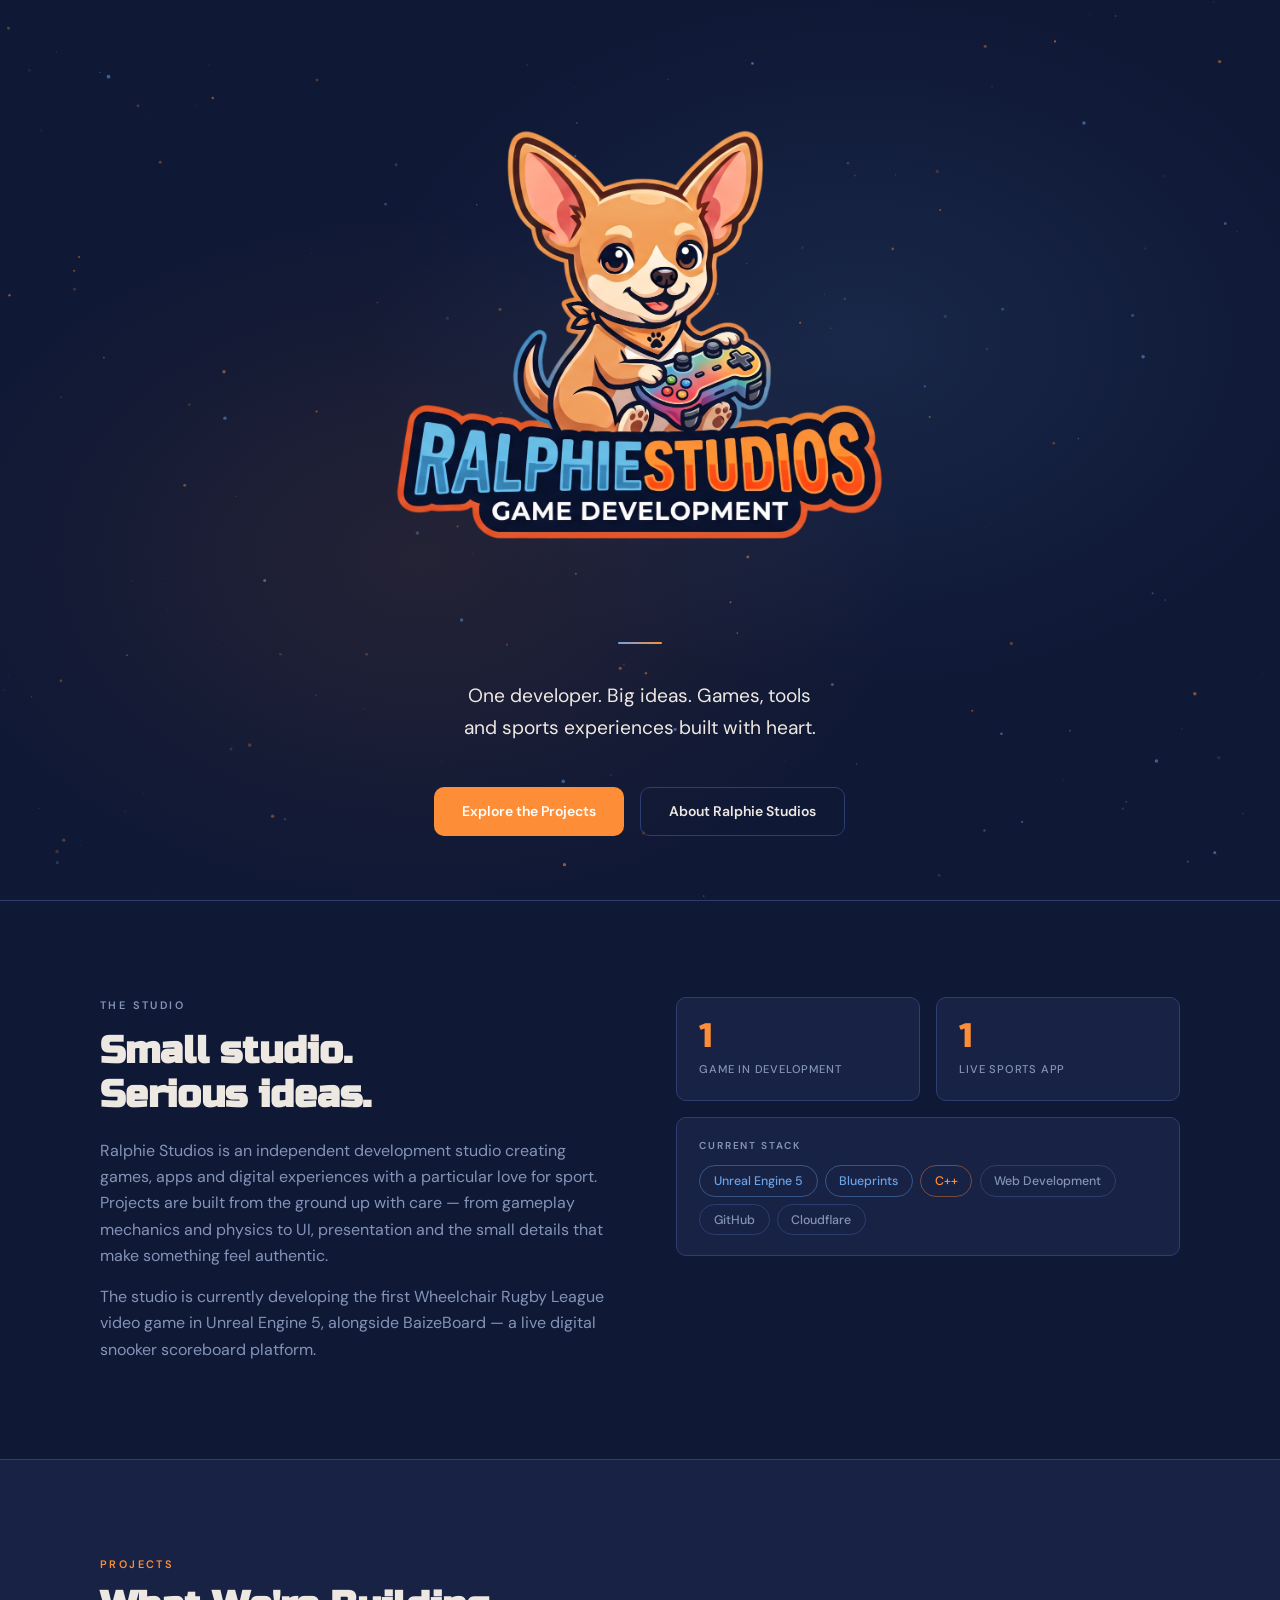
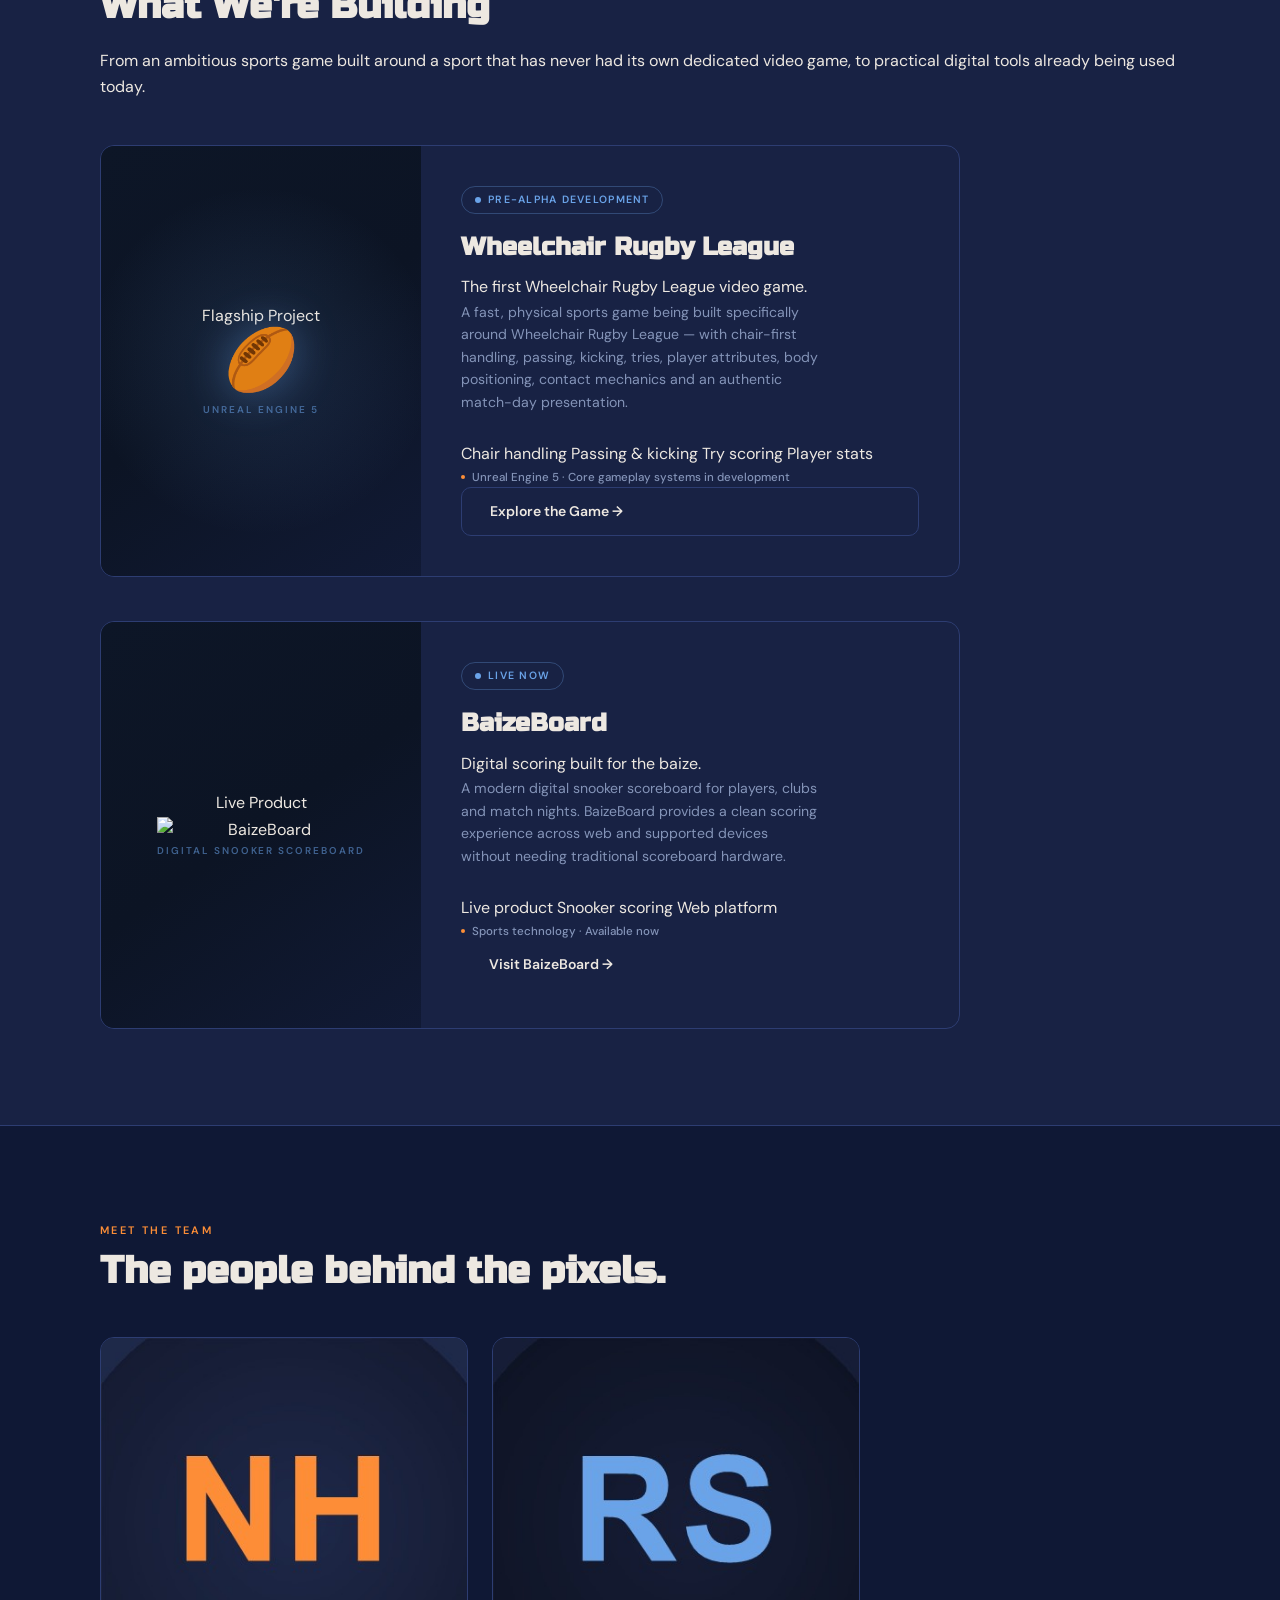
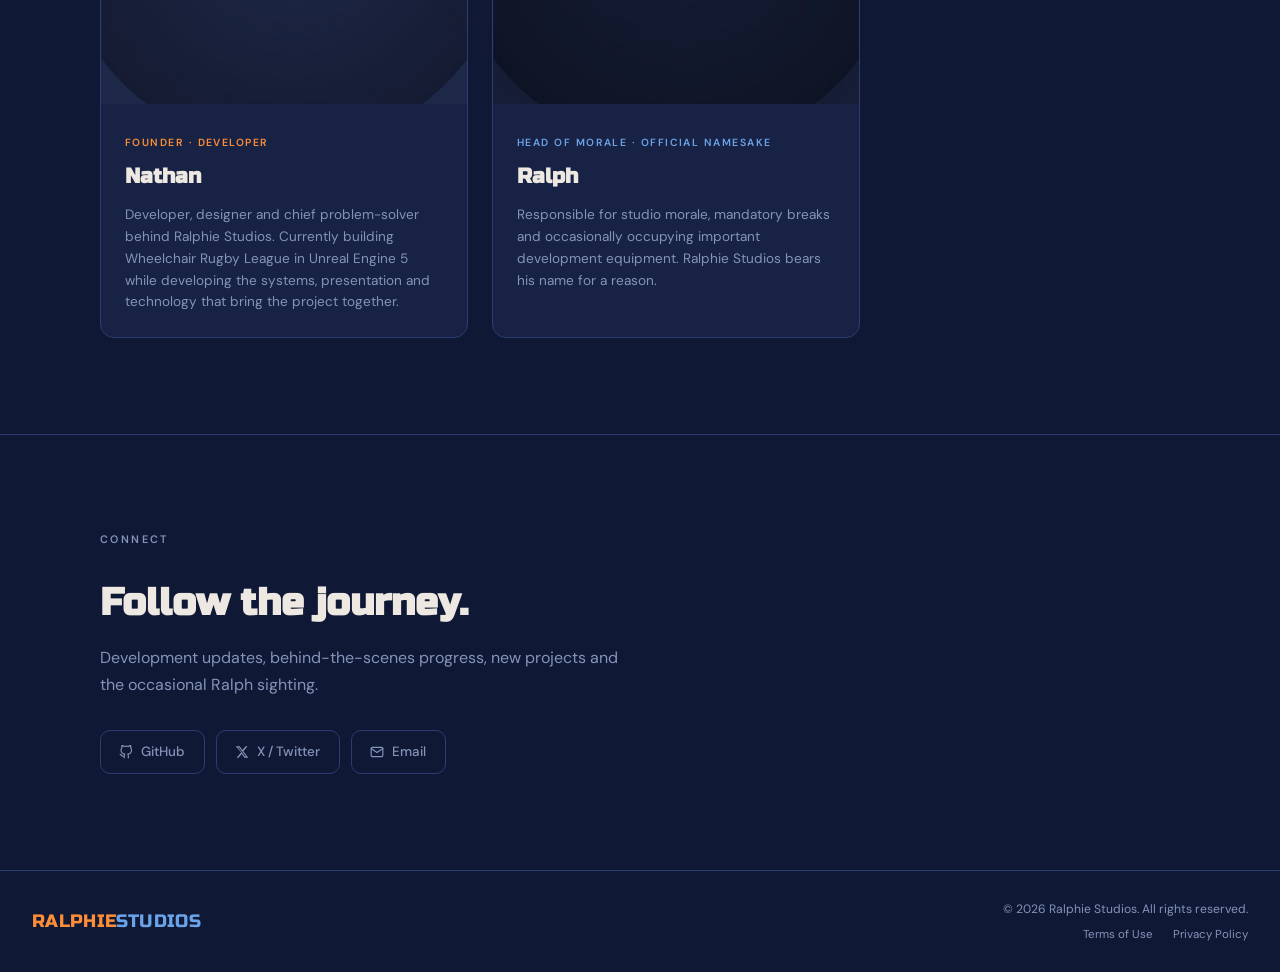
==== index.html @ bf7860e9 "Update index.html" ====
<!DOCTYPE html>
<html lang="en">
<head>
  <meta charset="UTF-8">
  <meta name="viewport" content="width=device-width, initial-scale=1.0">

  <title>Ralphie Studios | Games, Apps & Sports Experiences</title>

  <meta
    name="description"
    content="Ralphie Studios is an independent development studio creating games, apps and digital sports experiences — including the first Wheelchair Rugby League game and BaizeBoard."
  >

  <meta property="og:title" content="Ralphie Studios | Games, Apps & Sports Experiences">
  <meta property="og:description" content="One developer. Big ideas. Games, tools and sports experiences built with heart.">
  <meta property="og:url" content="https://ralphiestudios.com/">
  <meta property="og:type" content="website">

  <link rel="icon" type="image/png" sizes="32x32" href="images/favicon.png">
  <link rel="apple-touch-icon" sizes="180x180" href="images/favicon.png">

  <link rel="preconnect" href="https://fonts.googleapis.com">
  <link rel="preconnect" href="https://fonts.gstatic.com" crossorigin>

  <link
    href="https://fonts.googleapis.com/css2?family=Russo+One&family=DM+Sans:ital,opsz,wght@0,9..40,400;0,9..40,500;0,9..40,600;0,9..40,700;1,9..40,400&display=swap"
    rel="stylesheet"
  >

  <link rel="stylesheet" href="style.css">
</head>

<body>

  <nav id="nav">
    <a href="/" class="nav-brand">
      <span class="nr">RALPHIE</span><span class="ns">STUDIOS</span>
    </a>

    <ul class="nav-links" id="navLinks">
      <li><a href="#about">About</a></li>
      <li><a href="#projects">Projects</a></li>
      <li><a href="#team">Team</a></li>
      <li><a href="#connect">Connect</a></li>
    </ul>

    <button
      class="nav-toggle"
      id="navToggle"
      aria-label="Open menu"
      aria-expanded="false"
    >
      <span></span>
      <span></span>
      <span></span>
    </button>
  </nav>

  <!-- HERO -->
  <section class="hero" id="home">
    <canvas id="cvs"></canvas>
    <div class="hero-glow"></div>

    <div class="hero-content">
      <img
        src="images/logo.png"
        alt="Ralphie Studios"
        class="hero-logo-img"
      >

      <div class="hero-rule"></div>

      <p class="hero-tag">
        One developer. Big ideas. Games, tools and sports experiences built with heart.
      </p>

      <div class="ctas">
        <a href="#projects" class="btn btn-p">Explore the Projects</a>
        <a href="#about" class="btn btn-g">About Ralphie Studios</a>
      </div>
    </div>
  </section>

  <hr class="rule">

  <!-- ABOUT -->
  <section id="about">
    <div class="wrap">
      <div class="about-grid">

        <div class="about-text">
          <p class="eyebrow">The Studio</p>

          <h2 class="sh">
            Small studio.<br>
            Serious ideas.
          </h2>

          <p>
            Ralphie Studios is an independent development studio creating games,
            apps and digital experiences with a particular love for sport.
            Projects are built from the ground up with care — from gameplay
            mechanics and physics to UI, presentation and the small details that
            make something feel authentic.
          </p>

          <p>
            The studio is currently developing the first Wheelchair Rugby League
            video game in Unreal Engine 5, alongside BaizeBoard — a live digital
            snooker scoreboard platform.
          </p>
        </div>

        <div class="stats-grid">

          <div class="stat">
            <div class="stat-n">1</div>
            <div class="stat-l">Game in Development</div>
          </div>

          <div class="stat">
            <div class="stat-n">1</div>
            <div class="stat-l">Live Sports App</div>
          </div>

          <div class="tech">
            <div class="tech-lbl">Current Stack</div>

            <div class="pills">
              <span class="pill b">Unreal Engine 5</span>
              <span class="pill b">Blueprints</span>
              <span class="pill o">C++</span>
              <span class="pill">Web Development</span>
              <span class="pill">GitHub</span>
              <span class="pill">Cloudflare</span>
            </div>
          </div>

        </div>

      </div>
    </div>
  </section>

  <hr class="rule">

  <!-- PROJECTS -->
  <section id="projects" class="games-bg">
    <div class="wrap">

      <p class="eyebrow">Projects</p>
      <h2 class="sh">What We're Building</h2>

      <p class="projects-intro">
        From an ambitious sports game built around a sport that has never had its
        own dedicated video game, to practical digital tools already being used
        today.
      </p>

      <div class="projects-list">

        <!-- WRL -->
        <article class="game-card featured-project">

          <div class="game-vis wrl-project-vis">
            <div class="gv-glow"></div>

            <div class="gv-inner">
              <div class="project-mini-label">Flagship Project</div>
              <span class="game-ico">🏉</span>
              <div class="gv-tag">Unreal Engine 5</div>
            </div>
          </div>

          <div class="game-info">

            <div class="game-badge">
              <span class="bdot"></span>
              Pre-Alpha Development
            </div>

            <h3 class="game-title">Wheelchair Rugby League</h3>

            <p class="project-kicker">
              The first Wheelchair Rugby League video game.
            </p>

            <p class="game-desc">
              A fast, physical sports game being built specifically around
              Wheelchair Rugby League — with chair-first handling, passing,
              kicking, tries, player attributes, body positioning, contact
              mechanics and an authentic match-day presentation.
            </p>

            <div class="project-progress">
              <span>Chair handling</span>
              <span>Passing &amp; kicking</span>
              <span>Try scoring</span>
              <span>Player stats</span>
            </div>

            <div class="game-meta">
              <span class="mdot"></span>
              Unreal Engine 5 &middot; Core gameplay systems in development
            </div>

            <a href="wrl.html" class="btn btn-g project-btn">
              Explore the Game →
            </a>

          </div>
        </article>

        <!-- BAIZEBOARD -->
        <article class="game-card baize-project">

          <div class="game-vis baize-vis">
            <div class="baize-felt"></div>

            <div class="gv-inner baize-inner">

              <div class="project-mini-label live-label">
                Live Product
              </div>

              <img
                src="images/baizeboard-logo.png"
                alt="BaizeBoard"
                class="baize-logo"
              >

              <div class="gv-tag baize-tag">
                Digital Snooker Scoreboard
              </div>

            </div>
          </div>

          <div class="game-info">

            <div class="game-badge live-badge">
              <span class="bdot"></span>
              Live Now
            </div>

            <h3 class="game-title">BaizeBoard</h3>

            <p class="project-kicker">
              Digital scoring built for the baize.
            </p>

            <p class="game-desc">
              A modern digital snooker scoreboard for players, clubs and match
              nights. BaizeBoard provides a clean scoring experience across web
              and supported devices without needing traditional scoreboard
              hardware.
            </p>

            <div class="project-progress baize-progress">
              <span>Live product</span>
              <span>Snooker scoring</span>
              <span>Web platform</span>
            </div>

            <div class="game-meta">
              <span class="mdot baize-dot"></span>
              Sports technology &middot; Available now
            </div>

            <a
              href="https://baizeboard.com"
              target="_blank"
              rel="noopener noreferrer"
              class="btn btn-baize project-btn"
            >
              Visit BaizeBoard →
            </a>

          </div>
        </article>

      </div>

    </div>
  </section>

  <hr class="rule">

  <!-- TEAM -->
  <section id="team">
    <div class="wrap">

      <p class="eyebrow">Meet the Team</p>

      <h2 class="sh">
        The people behind the pixels.
      </h2>

      <div class="team-grid">

        <div class="team-card">

          <div class="team-photo-wrap">
            <img
              src="images/nathan.jpg"
              alt="Nathan"
              class="team-photo"
              onerror="this.style.display='none'"
            >

            <div class="team-photo-fallback">👤</div>
          </div>

          <div class="team-info">
            <span class="team-role orange">
              Founder &middot; Developer
            </span>

            <h3 class="team-name">Nathan</h3>

            <p class="team-bio">
              Developer, designer and chief problem-solver behind Ralphie Studios.
              Currently building Wheelchair Rugby League in Unreal Engine 5 while
              developing the systems, presentation and technology that bring the
              project together.
            </p>
          </div>

        </div>

        <div class="team-card">

          <div class="team-photo-wrap">
            <img
              src="images/ralph.jpg"
              alt="Ralph"
              class="team-photo"
              onerror="this.style.display='none'"
            >

            <div class="team-photo-fallback">🐕</div>
          </div>

          <div class="team-info">

            <span class="team-role blue">
              Head of Morale &middot; Official Namesake
            </span>

            <h3 class="team-name">Ralph</h3>

            <p class="team-bio">
              Responsible for studio morale, mandatory breaks and occasionally
              occupying important development equipment. Ralphie Studios bears
              his name for a reason.
            </p>

          </div>

        </div>

      </div>

    </div>
  </section>

  <hr class="rule">

  <!-- CONNECT -->
  <section id="connect">
    <div class="wrap">

      <div class="connect-inner">

        <p class="eyebrow">Connect</p>

        <h2 class="sh">
          Follow the journey.
        </h2>

        <p>
          Development updates, behind-the-scenes progress, new projects and the
          occasional Ralph sighting.
        </p>

        <div class="soc-row">

          <a
            href="https://github.com/nholmes-dev"
            target="_blank"
            rel="noopener noreferrer"
            class="soc-btn"
          >
            <svg
              width="14"
              height="14"
              viewBox="0 0 24 24"
              fill="none"
              stroke="currentColor"
              stroke-width="2"
              stroke-linecap="round"
              stroke-linejoin="round"
            >
              <path d="M9 19c-5 1.5-5-2.5-7-3m14 6v-3.87a3.37 3.37 0 0 0-.94-2.61c3.14-.35 6.44-1.54 6.44-7A5.44 5.44 0 0 0 20 4.77 5.07 5.07 0 0 0 19.91 1S18.73.65 16 2.48a13.38 13.38 0 0 0-7 0C6.27.65 5.09 1 5.09 1A5.07 5.07 0 0 0 5 4.77a5.44 5.44 0 0 0-1.5 3.78c0 5.42 3.3 6.61 6.44 7A3.37 3.37 0 0 0 9 18.13V22"/>
            </svg>

            GitHub
          </a>

          <a
            href="https://x.com"
            target="_blank"
            rel="noopener noreferrer"
            class="soc-btn"
          >
            <svg
              width="14"
              height="14"
              viewBox="0 0 24 24"
              fill="currentColor"
            >
              <path d="M18.244 2.25h3.308l-7.227 8.26 8.502 11.24H16.17l-4.714-6.231-5.401 6.231H2.738l7.73-8.835L1.254 2.25H8.08l4.713 6.231zm-1.161 17.52h1.833L7.084 4.126H5.117z"/>
            </svg>

            X / Twitter
          </a>

          <a href="mailto:contact@ralphiestudios.com" class="soc-btn">
            <svg
              width="14"
              height="14"
              viewBox="0 0 24 24"
              fill="none"
              stroke="currentColor"
              stroke-width="2"
              stroke-linecap="round"
              stroke-linejoin="round"
            >
              <path d="M4 4h16c1.1 0 2 .9 2 2v12c0 1.1-.9 2-2 2H4c-1.1 0-2-.9-2-2V6c0-1.1.9-2 2-2z"/>
              <polyline points="22,6 12,13 2,6"/>
            </svg>

            Email
          </a>

        </div>

      </div>
    </div>
  </section>

  <footer>

    <a href="/" class="ft-logo-brand">
      <span class="nr">RALPHIE</span><span class="ns">STUDIOS</span>
    </a>

    <div class="ft-right">
      <p>&copy; 2026 Ralphie Studios. All rights reserved.</p>

      <div class="ft-links">
        <a href="terms.html">Terms of Use</a>
        <a href="privacy.html">Privacy Policy</a>
      </div>
    </div>

  </footer>

  <script src="main.js"></script>

</body>
</html>
---- style.css ----
/* ── Tokens ── */
:root {
  --bg:      #0f1835;
  --surf:    #182244;
  --surf2:   #202d54;
  --border:  #2d3d72;
  --orange:  #fd8e37;
  --blue:    #6aa3e8;
  --text:    #EDE8E1;
  --muted:   #8494b8;
  --r: 10px;
}

/* ── Reset ── */
*, *::before, *::after { box-sizing: border-box; margin: 0; padding: 0; }
html { scroll-behavior: smooth; }
body {
  background: var(--bg);
  color: var(--text);
  font-family: 'DM Sans', system-ui, sans-serif;
  font-size: 1rem;
  line-height: 1.65;
  -webkit-font-smoothing: antialiased;
}
img { max-width: 100%; display: block; }
a { color: inherit; text-decoration: none; }

/* ── Nav ── */
nav {
  position: fixed; top: 0; left: 0; right: 0; z-index: 100;
  padding: 1rem 2rem;
  display: flex; align-items: center; justify-content: space-between;
  background: rgba(24,34,68,0.94);
  backdrop-filter: blur(14px);
  border-bottom: 1px solid var(--border);
}
#nav {
  display: none;
}
.nav-logo-img { height: 38px; width: auto; }
.nav-brand { font-family: 'Russo One', sans-serif; font-size: 1rem; letter-spacing: 0.03em; text-decoration: none; }
.nav-brand .nr { color: var(--blue); }
.nav-brand .ns { color: var(--orange); }
.nav-links { display: flex; gap: 2rem; list-style: none; }
.nav-links a {
  font-size: 0.78rem; font-weight: 500;
  letter-spacing: 0.1em; text-transform: uppercase;
  color: var(--muted); transition: color 0.2s;
}
.nav-links a:hover { color: var(--text); }

/* Hamburger */
.nav-toggle {
  display: none; background: none; border: none; cursor: pointer;
  padding: 6px; color: var(--text); flex-direction: column;
  gap: 5px; align-items: flex-end;
}
.nav-toggle span {
  display: block; height: 2px; background: currentColor;
  border-radius: 2px; transition: transform 0.22s, opacity 0.22s, width 0.22s;
}
.nav-toggle span:nth-child(1) { width: 22px; }
.nav-toggle span:nth-child(2) { width: 16px; }
.nav-toggle span:nth-child(3) { width: 22px; }
.nav-toggle[aria-expanded="true"] span:nth-child(1) { width: 22px; transform: translateY(7px) rotate(45deg); }
.nav-toggle[aria-expanded="true"] span:nth-child(2) { opacity: 0; }
.nav-toggle[aria-expanded="true"] span:nth-child(3) { width: 22px; transform: translateY(-7px) rotate(-45deg); }

/* ── Hero ── */
.hero {
  position: relative; min-height: 100vh;
  display: flex; align-items: center; justify-content: center;
  text-align: center; padding: 2rem 2rem 3rem;
  overflow: hidden;
}
#cvs { position: absolute; inset: 0; width: 100%; height: 100%; pointer-events: none; }
.hero-glow {
  position: absolute; inset: 0; pointer-events: none;
  background:
    radial-gradient(ellipse 55% 55% at 33% 62%, rgba(253,142,55,0.09) 0%, transparent 70%),
    radial-gradient(ellipse 55% 55% at 67% 38%, rgba(106,163,232,0.11) 0%, transparent 70%);
}
.hero-content {
  position: relative; z-index: 2; max-width: 1200px;
  will-change: transform, opacity;
}
.hero-logo-img {
  height: clamp(280px, 62vh, 75vh);
  width: auto; max-width: 95vw; margin: 0 auto 0;
}
.hero-wordmark { margin-bottom: 0; }
.hero-name {
  font-family: 'Russo One', sans-serif;
  font-size: clamp(3.2rem, 9.5vw, 6.5rem);
  line-height: 1; letter-spacing: 0.01em;
}
.hero-name .nr { color: var(--blue); }
.hero-name .ns { color: var(--orange); }
.hero-sub {
  font-size: 0.7rem; font-weight: 600;
  letter-spacing: 0.28em; text-transform: uppercase;
  color: var(--muted); margin-top: 0.6rem;
}
.hero-rule {
  width: 44px; height: 2px;
  background: linear-gradient(90deg, var(--blue), var(--orange));
  border-radius: 2px; margin: 2.25rem auto;
}
.hero-tag {
  font-size: clamp(1rem, 2.4vw, 1.2rem);
  color: var(--text); max-width: 42ch;
  margin: 0 auto 2.75rem; text-wrap: balance;
}
.ctas { display: flex; gap: 1rem; justify-content: center; flex-wrap: wrap; }
.btn {
  display: inline-flex; align-items: center; gap: 0.5rem;
  padding: 0.75rem 1.75rem; border-radius: var(--r);
  font-family: 'DM Sans', sans-serif;
  font-size: 0.875rem; font-weight: 600;
  cursor: pointer; border: none;
  transition: transform 0.15s, opacity 0.15s;
}
.btn:hover { transform: translateY(-2px); opacity: 0.88; }
.btn:active { transform: none; opacity: 1; }
.btn-p { background: var(--orange); color: #fff; }
.btn-g { background: transparent; color: var(--text); border: 1.5px solid var(--border); }
.btn-g:hover { border-color: var(--muted); }

/* ── Shared section styles ── */
section { padding: 6rem 2rem; }
.wrap { max-width: 1080px; margin: 0 auto; }
.eyebrow {
  font-size: 0.68rem; font-weight: 600;
  letter-spacing: 0.22em; text-transform: uppercase;
  color: var(--orange); margin-bottom: 0.6rem;
}
.sh {
  font-family: 'Russo One', sans-serif;
  font-size: clamp(1.7rem, 3.5vw, 2.4rem);
  line-height: 1.15; text-wrap: balance; margin-bottom: 1.25rem;
}
hr.rule { border: none; border-top: 1px solid var(--border); }

/* ── About ── */
.about-grid {
  display: grid; grid-template-columns: 1fr 1fr;
  gap: 4.5rem; align-items: start;
}
.about-text p { color: var(--muted); margin-bottom: 0.9rem; max-width: 50ch; }
.about-text p:last-child { margin-bottom: 0; }
.stats-grid { display: grid; grid-template-columns: 1fr 1fr; gap: 1rem; }
.stat {
  background: var(--surf); border: 1px solid var(--border);
  border-radius: var(--r); padding: 1.4rem;
}
.stat-n {
  font-family: 'Russo One', sans-serif;
  font-size: 2.1rem; color: var(--orange); line-height: 1; margin-bottom: 0.35rem;
}
.stat-l {
  font-size: 0.7rem; font-weight: 500;
  letter-spacing: 0.07em; text-transform: uppercase; color: var(--muted);
}
.tech {
  grid-column: 1 / -1;
  background: var(--surf); border: 1px solid var(--border);
  border-radius: var(--r); padding: 1.2rem 1.4rem;
}
.tech-lbl {
  font-size: 0.63rem; font-weight: 600;
  letter-spacing: 0.18em; text-transform: uppercase;
  color: var(--muted); margin-bottom: 0.7rem;
}
.pills { display: flex; flex-wrap: wrap; gap: 0.45rem; }
.pill {
  font-size: 0.775rem; font-weight: 500;
  padding: 0.28rem 0.85rem; border-radius: 100px;
  border: 1px solid var(--border); color: var(--muted);
}
.pill.b { border-color: rgba(106,163,232,0.4); color: var(--blue); }
.pill.o { border-color: rgba(253,142,55,0.4); color: var(--orange); }

/* ── Games ── */
.games-bg { background: var(--surf); }
.game-card {
  display: grid; grid-template-columns: 320px 1fr;
  border: 1px solid var(--border); border-radius: 14px;
  overflow: hidden; max-width: 860px; margin-top: 2.75rem;
  transition: border-color 0.25s;
}
.game-card:hover { border-color: rgba(253,142,55,0.5); }
.game-vis {
  background: linear-gradient(145deg, #0d1627 0%, #0c1424 50%, #111a35 100%);
  display: flex; align-items: center; justify-content: center;
  min-height: 280px; position: relative; overflow: hidden;
}
.gv-glow {
  position: absolute; inset: 0;
  background: radial-gradient(circle at 50% 50%, rgba(106,163,232,0.14) 0%, transparent 65%);
}
.gv-inner { position: relative; z-index: 1; text-align: center; }
.game-ico {
  font-size: 3.75rem; line-height: 1; display: block; margin-bottom: 0.75rem;
  filter: drop-shadow(0 0 22px rgba(106,163,232,0.4));
}
.gv-tag {
  font-size: 0.62rem; font-weight: 600;
  letter-spacing: 0.2em; text-transform: uppercase;
  color: rgba(106,163,232,0.55);
}
.game-info {
  padding: 2.5rem;
  display: flex; flex-direction: column; justify-content: center;
}
.game-badge {
  display: inline-flex; align-items: center; gap: 0.45rem;
  font-size: 0.66rem; font-weight: 600;
  letter-spacing: 0.12em; text-transform: uppercase;
  color: var(--blue);
  border: 1px solid rgba(106,163,232,0.3); border-radius: 100px;
  padding: 0.28rem 0.8rem; width: fit-content; margin-bottom: 1.2rem;
}
.bdot {
  width: 6px; height: 6px; border-radius: 50%; background: var(--blue);
  animation: blink 2.2s ease-in-out infinite;
}
@keyframes blink { 0%,100%{opacity:1} 50%{opacity:0.28} }
.game-title {
  font-family: 'Russo One', sans-serif;
  font-size: 1.55rem; line-height: 1.15; margin-bottom: 0.8rem;
}
.game-desc {
  font-size: 0.88rem; color: var(--muted);
  max-width: 36ch; margin-bottom: 1.75rem; line-height: 1.6;
}
.game-meta {
  display: flex; align-items: center; gap: 0.45rem;
  font-size: 0.72rem; color: var(--muted); font-weight: 500;
}
.mdot { width: 4px; height: 4px; border-radius: 50%; background: var(--orange); flex-shrink: 0; }

/* ── Team ── */
.team-grid {
  display: grid; grid-template-columns: repeat(2, 1fr);
  gap: 1.5rem; max-width: 760px; margin-top: 2.75rem;
}
.team-card {
  background: var(--surf); border: 1px solid var(--border);
  border-radius: 14px; overflow: hidden;
  transition: border-color 0.25s, transform 0.2s;
}
.team-card:hover { transform: translateY(-3px); }
.team-card:nth-child(1):hover { border-color: rgba(253,142,55,0.5); }
.team-card:nth-child(2):hover { border-color: rgba(106,163,232,0.5); }

.team-photo-wrap {
  position: relative; width: 100%; aspect-ratio: 1;
  background: var(--surf2); overflow: hidden;
}
.team-photo {
  position: absolute; inset: 0;
  width: 100%; height: 100%; object-fit: cover; object-position: top;
}
.team-photo-fallback {
  width: 100%; height: 100%;
  display: flex; align-items: center; justify-content: center;
  font-size: 5rem;
}
.team-info { padding: 1.5rem; }
.team-role {
  display: inline-block;
  font-size: 0.65rem; font-weight: 600;
  letter-spacing: 0.14em; text-transform: uppercase;
  margin-bottom: 0.5rem;
}
.team-role.orange { color: var(--orange); }
.team-role.blue { color: var(--blue); }
.team-name {
  font-family: 'Russo One', sans-serif;
  font-size: 1.3rem; margin-bottom: 0.65rem;
}
.team-bio {
  font-size: 0.85rem; color: var(--muted); line-height: 1.6;
}

/* ── Connect ── */
.connect-inner { max-width: 520px; }
.connect-inner p { color: var(--muted); margin-bottom: 2rem; }
.soc-row { display: flex; gap: 0.7rem; flex-wrap: wrap; }
.soc-btn {
  display: inline-flex; align-items: center; gap: 0.5rem;
  padding: 0.62rem 1.15rem; border-radius: var(--r);
  border: 1px solid var(--border);
  font-size: 0.84rem; font-weight: 500; color: var(--muted);
  transition: color 0.2s, border-color 0.2s;
}
.soc-btn:hover { color: var(--text); border-color: var(--muted); }

/* ── Footer ── */
footer {
  padding: 1.75rem 2rem; border-top: 1px solid var(--border);
  display: flex; align-items: center; justify-content: space-between;
  flex-wrap: wrap; gap: 1rem;
}
.ft-logo-brand { font-family: 'Russo One', sans-serif; font-size: 1.1rem; letter-spacing: 0.02em; }
.ft-logo-brand .nr { color: var(--orange); }
.ft-logo-brand .ns { color: var(--blue); }
.ft-brand { font-family: 'Russo One', sans-serif; font-size: 0.9rem; }
.ft-brand .nr { color: var(--blue); }
.ft-brand .ns { color: var(--orange); }
.ft-right { display: flex; flex-direction: column; align-items: flex-end; gap: 0.35rem; }
footer p { font-size: 0.76rem; color: var(--muted); }
.ft-links { display: flex; gap: 1.25rem; }
.ft-links a { font-size: 0.72rem; color: var(--muted); transition: color 0.2s; }
.ft-links a:hover { color: var(--text); }

/* ── Responsive ── */
@media (max-width: 860px) {
  .game-card { grid-template-columns: 1fr; }
  .game-vis { min-height: 200px; }
}
@media (max-width: 700px) {
  nav { padding: 0.85rem 1.25rem; }
  .nav-toggle { display: flex; }
  .nav-links {
    display: none; position: absolute;
    top: 100%; left: 0; right: 0;
    background: rgba(24,34,68,0.97);
    backdrop-filter: blur(16px);
    border-bottom: 1px solid var(--border);
    flex-direction: column; gap: 0;
    padding: 0.5rem 0;
  }
  .nav-links.open { display: flex; }
  .nav-links li { width: 100%; }
  .nav-links a {
    display: block; padding: 0.9rem 1.5rem;
    border-bottom: 1px solid var(--border);
    font-size: 0.85rem;
  }
  .nav-links li:last-child a { border-bottom: none; }
  .hero { padding: 6rem 1.25rem 4rem; }
  .hero-logo-img { width: clamp(280px, 82vw, 340px); height: auto; }
  .hero-tag { font-size: 1rem; }
  .ctas { flex-direction: column; align-items: center; }
  .ctas .btn { width: 100%; justify-content: center; }
  .about-grid { grid-template-columns: 1fr; gap: 2.5rem; }
  .stats-grid { grid-template-columns: 1fr 1fr; }
  .team-grid { grid-template-columns: 1fr; max-width: 360px; }
  section { padding: 3.5rem 1.25rem; }
  .sh { font-size: clamp(1.4rem, 6vw, 2rem); }
  footer { flex-direction: column; align-items: flex-start; gap: 0.75rem; padding: 1.5rem 1.25rem; }
  .ft-right { align-items: flex-start; }
}

/* ── Accessibility ── */
a:focus-visible, button:focus-visible {
  outline: 2px solid var(--orange); outline-offset: 3px; border-radius: 4px;
}
@media (prefers-reduced-motion: reduce) {
  *, *::before, *::after { animation-duration: 0.01ms !important; transition-duration: 0.01ms !important; }
}
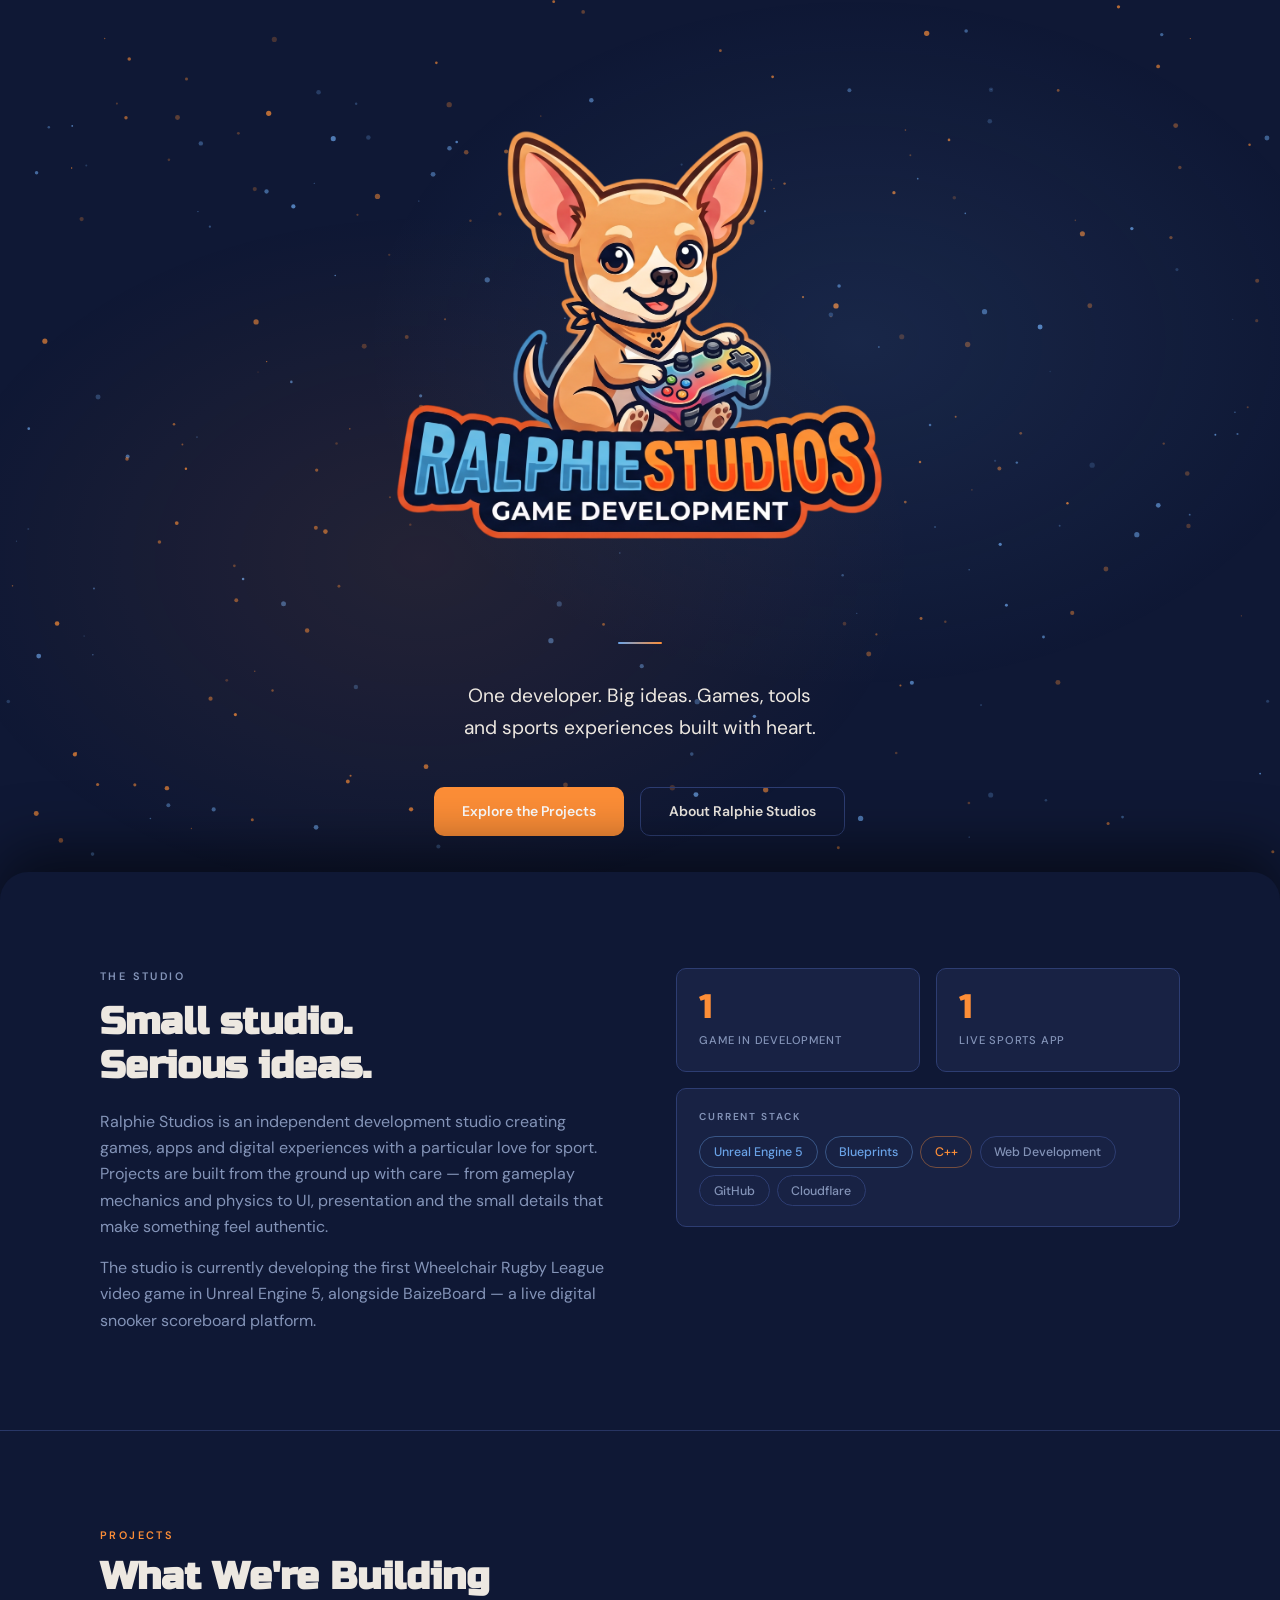
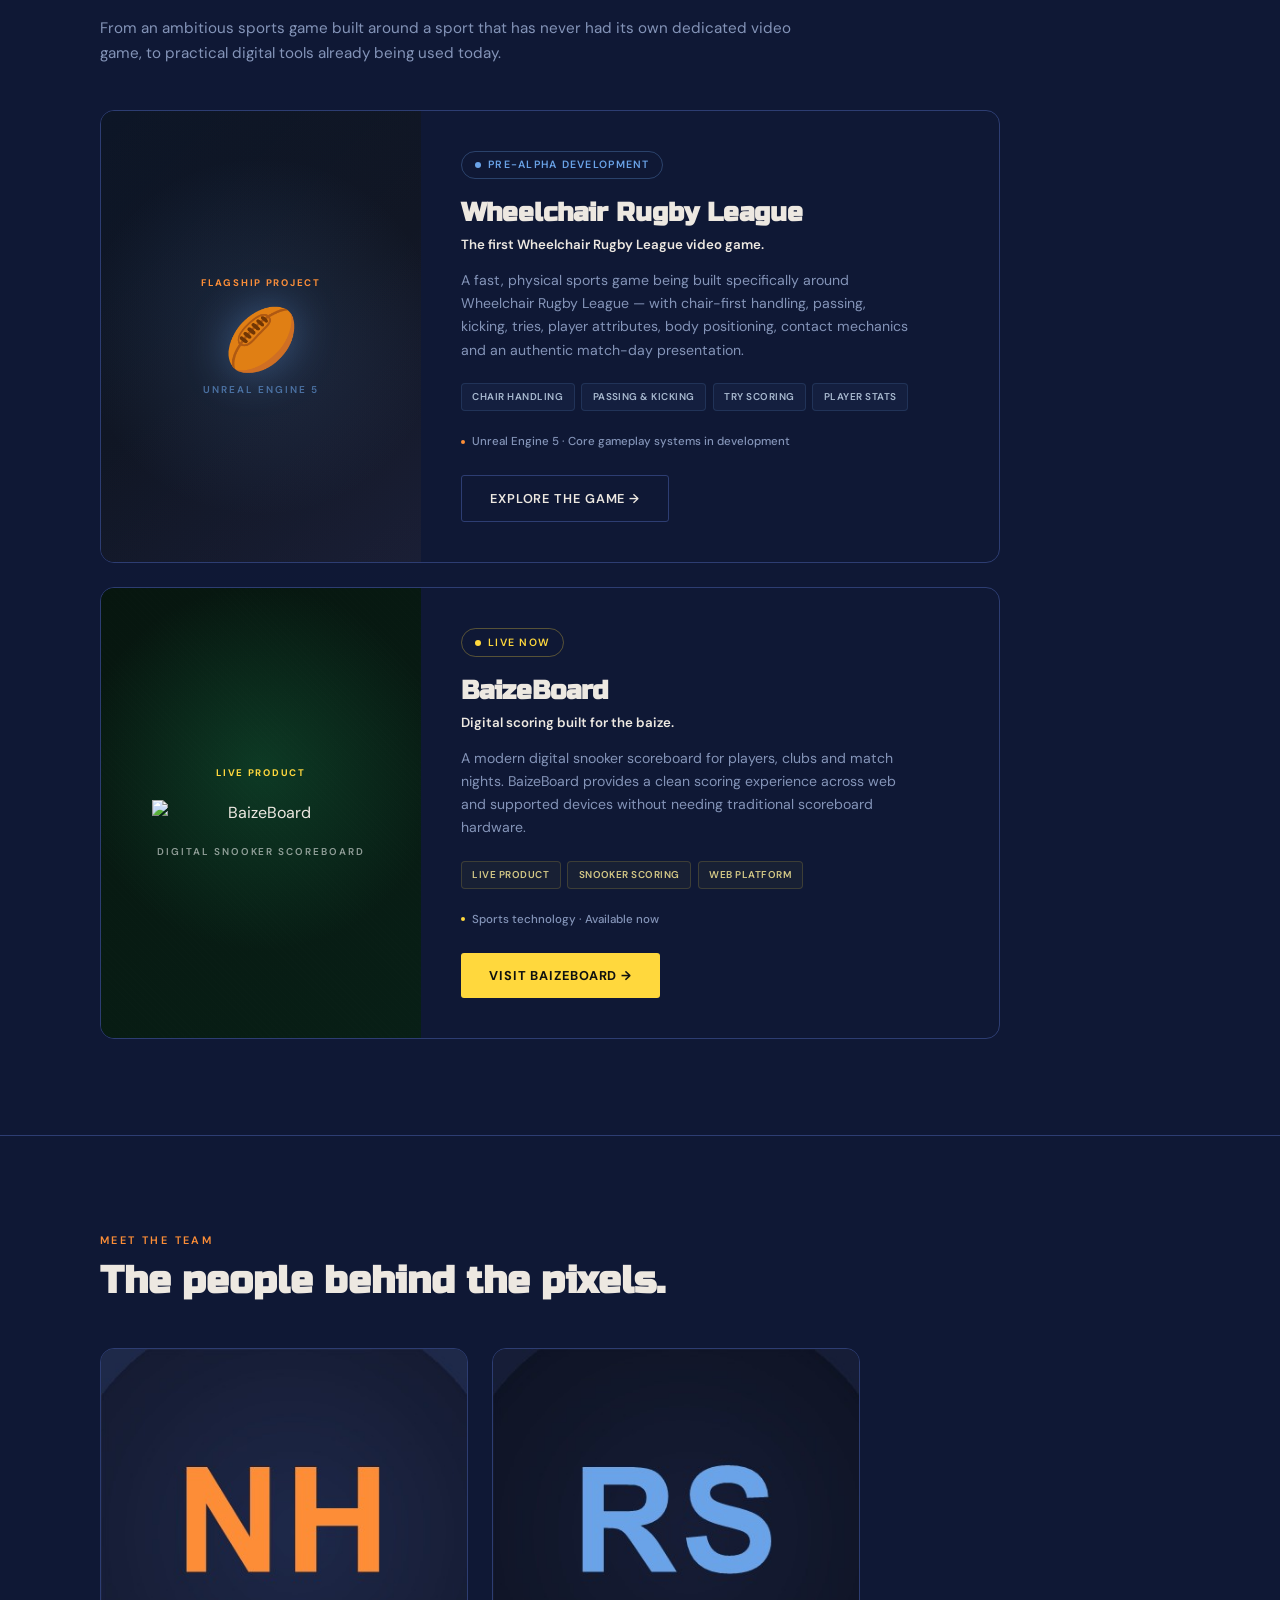
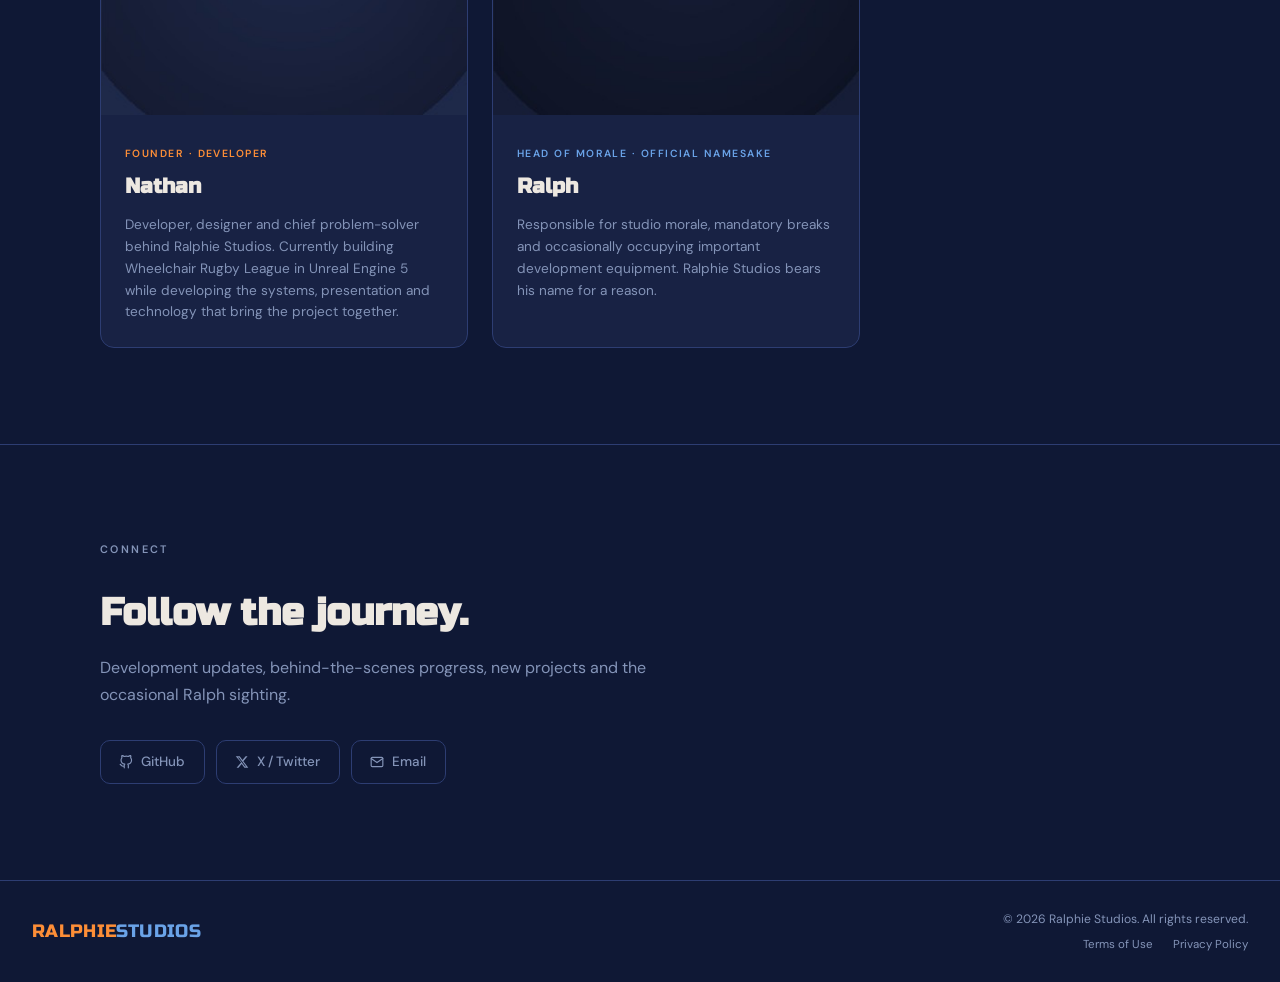
==== commit d27027a7: "Rockstar-style scroll: sticky hero, sections slide over, zoom + reveal - Hero is now position:sticky" ====
--- a/index.html
+++ b/index.html
@@ -88,7 +88,7 @@
     <div class="wrap">
       <div class="about-grid">
 
-        <div class="about-text">
+        <div class="about-text" data-reveal>
           <p class="eyebrow">The Studio</p>
 
           <h2 class="sh">
@@ -111,7 +111,7 @@
           </p>
         </div>
 
-        <div class="stats-grid">
+        <div class="stats-grid" data-reveal>
 
           <div class="stat">
             <div class="stat-n">1</div>
--- a/style.css
+++ b/style.css
@@ -1,362 +1,3377 @@
-/* ── Tokens ── */
+/* =========================================================
+   RALPHIE STUDIOS
+   Shared site stylesheet
+   ========================================================= */
+
+
+/* ─────────────────────────────────────────────────────────
+   TOKENS
+   ───────────────────────────────────────────────────────── */
+
 :root {
-  --bg:      #0f1835;
-  --surf:    #182244;
-  --surf2:   #202d54;
-  --border:  #2d3d72;
-  --orange:  #fd8e37;
-  --blue:    #6aa3e8;
-  --text:    #EDE8E1;
-  --muted:   #8494b8;
+  --bg: #0f1835;
+  --surf: #182244;
+  --surf2: #202d54;
+  --border: #2d3d72;
+
+  --orange: #fd8e37;
+  --blue: #6aa3e8;
+
+  --text: #ede8e1;
+  --muted: #8494b8;
+
+  --baize: #12643d;
+  --baize-dark: #071d14;
+  --baize-yellow: #ffd83d;
+
   --r: 10px;
 }
 
-/* ── Reset ── */
-*, *::before, *::after { box-sizing: border-box; margin: 0; padding: 0; }
-html { scroll-behavior: smooth; }
+
+/* ─────────────────────────────────────────────────────────
+   RESET
+   ───────────────────────────────────────────────────────── */
+
+*,
+*::before,
+*::after {
+  box-sizing: border-box;
+  margin: 0;
+  padding: 0;
+}
+
+html {
+  scroll-behavior: smooth;
+}
+
 body {
   background: var(--bg);
   color: var(--text);
+
   font-family: 'DM Sans', system-ui, sans-serif;
   font-size: 1rem;
   line-height: 1.65;
+
+  overflow-x: hidden;
+
   -webkit-font-smoothing: antialiased;
 }
-img { max-width: 100%; display: block; }
-a { color: inherit; text-decoration: none; }
-
-/* ── Nav ── */
+
+img {
+  max-width: 100%;
+  display: block;
+}
+
+a {
+  color: inherit;
+  text-decoration: none;
+}
+
+button,
+input {
+  font: inherit;
+}
+
+
+/* ─────────────────────────────────────────────────────────
+   SHARED NAV
+   ───────────────────────────────────────────────────────── */
+
 nav {
-  position: fixed; top: 0; left: 0; right: 0; z-index: 100;
+  position: fixed;
+  top: 0;
+  left: 0;
+  right: 0;
+
+  z-index: 100;
+
   padding: 1rem 2rem;
-  display: flex; align-items: center; justify-content: space-between;
-  background: rgba(24,34,68,0.94);
+
+  display: flex;
+  align-items: center;
+  justify-content: space-between;
+
+  background: rgba(24,34,68,.94);
   backdrop-filter: blur(14px);
+
   border-bottom: 1px solid var(--border);
 }
+
 #nav {
   display: none;
 }
-.nav-logo-img { height: 38px; width: auto; }
-.nav-brand { font-family: 'Russo One', sans-serif; font-size: 1rem; letter-spacing: 0.03em; text-decoration: none; }
-.nav-brand .nr { color: var(--blue); }
-.nav-brand .ns { color: var(--orange); }
-.nav-links { display: flex; gap: 2rem; list-style: none; }
+
+.nav-brand {
+  font-family: 'Russo One', sans-serif;
+  font-size: 1rem;
+
+  letter-spacing: .03em;
+}
+
+.nav-brand .nr {
+  color: var(--blue);
+}
+
+.nav-brand .ns {
+  color: var(--orange);
+}
+
+.nav-links {
+  display: flex;
+  gap: 2rem;
+
+  list-style: none;
+}
+
 .nav-links a {
-  font-size: 0.78rem; font-weight: 500;
-  letter-spacing: 0.1em; text-transform: uppercase;
-  color: var(--muted); transition: color 0.2s;
-}
-.nav-links a:hover { color: var(--text); }
+  color: var(--muted);
+
+  font-size: .78rem;
+  font-weight: 500;
+
+  letter-spacing: .1em;
+  text-transform: uppercase;
+
+  transition: color .2s;
+}
+
+.nav-links a:hover {
+  color: var(--text);
+}
+
 
 /* Hamburger */
+
 .nav-toggle {
-  display: none; background: none; border: none; cursor: pointer;
-  padding: 6px; color: var(--text); flex-direction: column;
-  gap: 5px; align-items: flex-end;
-}
+  display: none;
+
+  padding: 6px;
+
+  background: none;
+  border: none;
+
+  color: var(--text);
+
+  cursor: pointer;
+
+  flex-direction: column;
+  gap: 5px;
+
+  align-items: flex-end;
+}
+
 .nav-toggle span {
-  display: block; height: 2px; background: currentColor;
-  border-radius: 2px; transition: transform 0.22s, opacity 0.22s, width 0.22s;
-}
-.nav-toggle span:nth-child(1) { width: 22px; }
-.nav-toggle span:nth-child(2) { width: 16px; }
-.nav-toggle span:nth-child(3) { width: 22px; }
-.nav-toggle[aria-expanded="true"] span:nth-child(1) { width: 22px; transform: translateY(7px) rotate(45deg); }
-.nav-toggle[aria-expanded="true"] span:nth-child(2) { opacity: 0; }
-.nav-toggle[aria-expanded="true"] span:nth-child(3) { width: 22px; transform: translateY(-7px) rotate(-45deg); }
-
-/* ── Hero ── */
+  display: block;
+
+  height: 2px;
+
+  background: currentColor;
+
+  border-radius: 2px;
+
+  transition:
+    transform .22s,
+    opacity .22s,
+    width .22s;
+}
+
+.nav-toggle span:nth-child(1) {
+  width: 22px;
+}
+
+.nav-toggle span:nth-child(2) {
+  width: 16px;
+}
+
+.nav-toggle span:nth-child(3) {
+  width: 22px;
+}
+
+.nav-toggle[aria-expanded="true"] span:nth-child(1) {
+  width: 22px;
+  transform: translateY(7px) rotate(45deg);
+}
+
+.nav-toggle[aria-expanded="true"] span:nth-child(2) {
+  opacity: 0;
+}
+
+.nav-toggle[aria-expanded="true"] span:nth-child(3) {
+  width: 22px;
+  transform: translateY(-7px) rotate(-45deg);
+}
+
+
+/* ─────────────────────────────────────────────────────────
+   HOME HERO
+   ───────────────────────────────────────────────────────── */
+
 .hero {
-  position: relative; min-height: 100vh;
-  display: flex; align-items: center; justify-content: center;
-  text-align: center; padding: 2rem 2rem 3rem;
+  position: sticky;
+  top: 0;
+  z-index: 1;
+
+  height: 100vh;
+
+  display: flex;
+  align-items: center;
+  justify-content: center;
+
+  text-align: center;
+
+  padding: 2rem 2rem 3rem;
+
   overflow: hidden;
 }
-#cvs { position: absolute; inset: 0; width: 100%; height: 100%; pointer-events: none; }
+
+/* Sections slide over the sticky hero */
+hr.rule:first-of-type { display: none; }
+
+#about {
+  position: relative;
+  z-index: 10;
+  background: var(--bg);
+  border-radius: 28px 28px 0 0;
+  box-shadow: 0 -20px 60px rgba(0,0,0,0.55);
+  margin-top: -28px;
+}
+
+#projects, #team, #connect, footer {
+  position: relative;
+  z-index: 10;
+  background: var(--bg);
+}
+
+/* Scroll reveal */
+[data-reveal] {
+  opacity: 0;
+  transform: translateY(28px);
+  transition: opacity 0.75s ease, transform 0.75s ease;
+}
+
+[data-reveal].visible {
+  opacity: 1;
+  transform: translateY(0);
+}
+
+[data-reveal]:nth-child(2) { transition-delay: 0.12s; }
+[data-reveal]:nth-child(3) { transition-delay: 0.22s; }
+[data-reveal]:nth-child(4) { transition-delay: 0.32s; }
+
+#cvs {
+  position: absolute;
+  inset: 0;
+
+  width: 100%;
+  height: 100%;
+
+  pointer-events: none;
+}
+
 .hero-glow {
-  position: absolute; inset: 0; pointer-events: none;
+  position: absolute;
+  inset: 0;
+
+  pointer-events: none;
+
   background:
-    radial-gradient(ellipse 55% 55% at 33% 62%, rgba(253,142,55,0.09) 0%, transparent 70%),
-    radial-gradient(ellipse 55% 55% at 67% 38%, rgba(106,163,232,0.11) 0%, transparent 70%);
-}
+    radial-gradient(
+      ellipse 55% 55% at 33% 62%,
+      rgba(253,142,55,.09) 0%,
+      transparent 70%
+    ),
+    radial-gradient(
+      ellipse 55% 55% at 67% 38%,
+      rgba(106,163,232,.11) 0%,
+      transparent 70%
+    );
+}
+
 .hero-content {
-  position: relative; z-index: 2; max-width: 1200px;
+  position: relative;
+  z-index: 2;
+
+  max-width: 1200px;
+
   will-change: transform, opacity;
 }
+
 .hero-logo-img {
   height: clamp(280px, 62vh, 75vh);
-  width: auto; max-width: 95vw; margin: 0 auto 0;
-}
-.hero-wordmark { margin-bottom: 0; }
-.hero-name {
-  font-family: 'Russo One', sans-serif;
-  font-size: clamp(3.2rem, 9.5vw, 6.5rem);
-  line-height: 1; letter-spacing: 0.01em;
-}
-.hero-name .nr { color: var(--blue); }
-.hero-name .ns { color: var(--orange); }
-.hero-sub {
-  font-size: 0.7rem; font-weight: 600;
-  letter-spacing: 0.28em; text-transform: uppercase;
-  color: var(--muted); margin-top: 0.6rem;
-}
+
+  width: auto;
+  max-width: 95vw;
+
+  margin: 0 auto;
+}
+
 .hero-rule {
-  width: 44px; height: 2px;
-  background: linear-gradient(90deg, var(--blue), var(--orange));
-  border-radius: 2px; margin: 2.25rem auto;
-}
+  width: 44px;
+  height: 2px;
+
+  margin: 2.25rem auto;
+
+  background:
+    linear-gradient(
+      90deg,
+      var(--blue),
+      var(--orange)
+    );
+
+  border-radius: 2px;
+}
+
 .hero-tag {
+  max-width: 48ch;
+
+  margin: 0 auto 2.75rem;
+
+  color: var(--text);
+
   font-size: clamp(1rem, 2.4vw, 1.2rem);
-  color: var(--text); max-width: 42ch;
-  margin: 0 auto 2.75rem; text-wrap: balance;
-}
-.ctas { display: flex; gap: 1rem; justify-content: center; flex-wrap: wrap; }
+
+  text-wrap: balance;
+}
+
+.ctas {
+  display: flex;
+  justify-content: center;
+  flex-wrap: wrap;
+
+  gap: 1rem;
+}
+
+
+/* ─────────────────────────────────────────────────────────
+   BUTTONS
+   ───────────────────────────────────────────────────────── */
+
 .btn {
-  display: inline-flex; align-items: center; gap: 0.5rem;
-  padding: 0.75rem 1.75rem; border-radius: var(--r);
+  display: inline-flex;
+  align-items: center;
+
+  gap: .5rem;
+
+  padding: .75rem 1.75rem;
+
+  border-radius: var(--r);
+  border: none;
+
   font-family: 'DM Sans', sans-serif;
-  font-size: 0.875rem; font-weight: 600;
-  cursor: pointer; border: none;
-  transition: transform 0.15s, opacity 0.15s;
-}
-.btn:hover { transform: translateY(-2px); opacity: 0.88; }
-.btn:active { transform: none; opacity: 1; }
-.btn-p { background: var(--orange); color: #fff; }
-.btn-g { background: transparent; color: var(--text); border: 1.5px solid var(--border); }
-.btn-g:hover { border-color: var(--muted); }
-
-/* ── Shared section styles ── */
-section { padding: 6rem 2rem; }
-.wrap { max-width: 1080px; margin: 0 auto; }
+  font-size: .875rem;
+  font-weight: 600;
+
+  cursor: pointer;
+
+  transition:
+    transform .15s,
+    opacity .15s,
+    border-color .15s,
+    background .15s;
+}
+
+.btn:hover {
+  transform: translateY(-2px);
+  opacity: .88;
+}
+
+.btn:active {
+  transform: none;
+  opacity: 1;
+}
+
+.btn-p {
+  background: var(--orange);
+  color: #fff;
+}
+
+.btn-g {
+  background: transparent;
+
+  color: var(--text);
+
+  border: 1.5px solid var(--border);
+}
+
+.btn-g:hover {
+  border-color: var(--muted);
+}
+
+.btn-baize {
+  background: var(--baize-yellow);
+
+  color: #10120f;
+
+  font-weight: 700;
+}
+
+.project-btn {
+  margin-top: 1.5rem;
+
+  width: fit-content;
+
+  border-radius: 3px;
+
+  font-size: .8rem;
+
+  letter-spacing: .07em;
+  text-transform: uppercase;
+}
+
+
+/* ─────────────────────────────────────────────────────────
+   SHARED SECTIONS
+   ───────────────────────────────────────────────────────── */
+
+section {
+  padding: 6rem 2rem;
+}
+
+.wrap {
+  max-width: 1080px;
+  margin: 0 auto;
+}
+
 .eyebrow {
-  font-size: 0.68rem; font-weight: 600;
-  letter-spacing: 0.22em; text-transform: uppercase;
-  color: var(--orange); margin-bottom: 0.6rem;
-}
+  margin-bottom: .6rem;
+
+  color: var(--orange);
+
+  font-size: .68rem;
+  font-weight: 600;
+
+  letter-spacing: .22em;
+  text-transform: uppercase;
+}
+
 .sh {
+  margin-bottom: 1.25rem;
+
   font-family: 'Russo One', sans-serif;
   font-size: clamp(1.7rem, 3.5vw, 2.4rem);
-  line-height: 1.15; text-wrap: balance; margin-bottom: 1.25rem;
-}
-hr.rule { border: none; border-top: 1px solid var(--border); }
-
-/* ── About ── */
+
+  line-height: 1.15;
+
+  text-wrap: balance;
+}
+
+hr.rule {
+  border: none;
+  border-top: 1px solid var(--border);
+}
+
+
+/* ─────────────────────────────────────────────────────────
+   ABOUT
+   ───────────────────────────────────────────────────────── */
+
 .about-grid {
-  display: grid; grid-template-columns: 1fr 1fr;
-  gap: 4.5rem; align-items: start;
-}
-.about-text p { color: var(--muted); margin-bottom: 0.9rem; max-width: 50ch; }
-.about-text p:last-child { margin-bottom: 0; }
-.stats-grid { display: grid; grid-template-columns: 1fr 1fr; gap: 1rem; }
+  display: grid;
+
+  grid-template-columns: 1fr 1fr;
+
+  gap: 4.5rem;
+
+  align-items: start;
+}
+
+.about-text p {
+  max-width: 52ch;
+
+  margin-bottom: .9rem;
+
+  color: var(--muted);
+}
+
+.about-text p:last-child {
+  margin-bottom: 0;
+}
+
+.stats-grid {
+  display: grid;
+
+  grid-template-columns: 1fr 1fr;
+
+  gap: 1rem;
+}
+
 .stat {
-  background: var(--surf); border: 1px solid var(--border);
-  border-radius: var(--r); padding: 1.4rem;
-}
+  padding: 1.4rem;
+
+  background: var(--surf);
+
+  border: 1px solid var(--border);
+  border-radius: var(--r);
+}
+
 .stat-n {
+  margin-bottom: .35rem;
+
+  color: var(--orange);
+
   font-family: 'Russo One', sans-serif;
-  font-size: 2.1rem; color: var(--orange); line-height: 1; margin-bottom: 0.35rem;
-}
+  font-size: 2.1rem;
+
+  line-height: 1;
+}
+
 .stat-l {
-  font-size: 0.7rem; font-weight: 500;
-  letter-spacing: 0.07em; text-transform: uppercase; color: var(--muted);
-}
+  color: var(--muted);
+
+  font-size: .7rem;
+  font-weight: 500;
+
+  letter-spacing: .07em;
+  text-transform: uppercase;
+}
+
 .tech {
   grid-column: 1 / -1;
-  background: var(--surf); border: 1px solid var(--border);
-  border-radius: var(--r); padding: 1.2rem 1.4rem;
-}
+
+  padding: 1.2rem 1.4rem;
+
+  background: var(--surf);
+
+  border: 1px solid var(--border);
+  border-radius: var(--r);
+}
+
 .tech-lbl {
-  font-size: 0.63rem; font-weight: 600;
-  letter-spacing: 0.18em; text-transform: uppercase;
-  color: var(--muted); margin-bottom: 0.7rem;
-}
-.pills { display: flex; flex-wrap: wrap; gap: 0.45rem; }
+  margin-bottom: .7rem;
+
+  color: var(--muted);
+
+  font-size: .63rem;
+  font-weight: 600;
+
+  letter-spacing: .18em;
+  text-transform: uppercase;
+}
+
+.pills {
+  display: flex;
+  flex-wrap: wrap;
+
+  gap: .45rem;
+}
+
 .pill {
-  font-size: 0.775rem; font-weight: 500;
-  padding: 0.28rem 0.85rem; border-radius: 100px;
-  border: 1px solid var(--border); color: var(--muted);
-}
-.pill.b { border-color: rgba(106,163,232,0.4); color: var(--blue); }
-.pill.o { border-color: rgba(253,142,55,0.4); color: var(--orange); }
-
-/* ── Games ── */
-.games-bg { background: var(--surf); }
+  padding: .28rem .85rem;
+
+  color: var(--muted);
+
+  border: 1px solid var(--border);
+  border-radius: 100px;
+
+  font-size: .775rem;
+  font-weight: 500;
+}
+
+.pill.b {
+  border-color: rgba(106,163,232,.4);
+  color: var(--blue);
+}
+
+.pill.o {
+  border-color: rgba(253,142,55,.4);
+  color: var(--orange);
+}
+
+
+/* ─────────────────────────────────────────────────────────
+   PROJECTS
+   ───────────────────────────────────────────────────────── */
+
+.games-bg {
+  background: var(--surf);
+}
+
+.projects-intro {
+  max-width: 700px;
+
+  margin-top: -.2rem;
+
+  color: var(--muted);
+
+  font-size: .95rem;
+}
+
+.projects-list {
+  margin-top: 2.75rem;
+
+  display: grid;
+  gap: 1.5rem;
+}
+
 .game-card {
-  display: grid; grid-template-columns: 320px 1fr;
-  border: 1px solid var(--border); border-radius: 14px;
-  overflow: hidden; max-width: 860px; margin-top: 2.75rem;
-  transition: border-color 0.25s;
-}
-.game-card:hover { border-color: rgba(253,142,55,0.5); }
+  display: grid;
+
+  grid-template-columns: 320px 1fr;
+
+  overflow: hidden;
+
+  max-width: 900px;
+
+  border: 1px solid var(--border);
+  border-radius: 14px;
+
+  transition:
+    border-color .25s,
+    transform .2s;
+}
+
+.game-card:hover {
+  border-color: rgba(253,142,55,.5);
+  transform: translateY(-2px);
+}
+
 .game-vis {
-  background: linear-gradient(145deg, #0d1627 0%, #0c1424 50%, #111a35 100%);
-  display: flex; align-items: center; justify-content: center;
-  min-height: 280px; position: relative; overflow: hidden;
-}
+  position: relative;
+
+  min-height: 300px;
+
+  display: flex;
+  align-items: center;
+  justify-content: center;
+
+  overflow: hidden;
+
+  background:
+    linear-gradient(
+      145deg,
+      #0d1627 0%,
+      #0c1424 50%,
+      #111a35 100%
+    );
+}
+
+.wrl-project-vis::after {
+  content: "";
+
+  position: absolute;
+  inset: 0;
+
+  background:
+    linear-gradient(
+      135deg,
+      transparent,
+      rgba(253,142,55,.04)
+    );
+}
+
 .gv-glow {
-  position: absolute; inset: 0;
-  background: radial-gradient(circle at 50% 50%, rgba(106,163,232,0.14) 0%, transparent 65%);
-}
-.gv-inner { position: relative; z-index: 1; text-align: center; }
+  position: absolute;
+  inset: 0;
+
+  background:
+    radial-gradient(
+      circle at 50% 50%,
+      rgba(106,163,232,.14) 0%,
+      transparent 65%
+    );
+}
+
+.gv-inner {
+  position: relative;
+  z-index: 2;
+
+  text-align: center;
+}
+
+.project-mini-label {
+  margin-bottom: 1.2rem;
+
+  color: var(--orange);
+
+  font-size: .6rem;
+  font-weight: 700;
+
+  letter-spacing: .18em;
+  text-transform: uppercase;
+}
+
 .game-ico {
-  font-size: 3.75rem; line-height: 1; display: block; margin-bottom: 0.75rem;
-  filter: drop-shadow(0 0 22px rgba(106,163,232,0.4));
-}
+  display: block;
+
+  margin-bottom: .75rem;
+
+  font-size: 3.75rem;
+  line-height: 1;
+
+  filter:
+    drop-shadow(
+      0 0 22px rgba(106,163,232,.4)
+    );
+}
+
 .gv-tag {
-  font-size: 0.62rem; font-weight: 600;
-  letter-spacing: 0.2em; text-transform: uppercase;
-  color: rgba(106,163,232,0.55);
-}
+  color: rgba(106,163,232,.6);
+
+  font-size: .62rem;
+  font-weight: 600;
+
+  letter-spacing: .2em;
+  text-transform: uppercase;
+}
+
 .game-info {
   padding: 2.5rem;
-  display: flex; flex-direction: column; justify-content: center;
-}
+
+  display: flex;
+  flex-direction: column;
+  justify-content: center;
+}
+
 .game-badge {
-  display: inline-flex; align-items: center; gap: 0.45rem;
-  font-size: 0.66rem; font-weight: 600;
-  letter-spacing: 0.12em; text-transform: uppercase;
+  width: fit-content;
+
+  display: inline-flex;
+  align-items: center;
+
+  gap: .45rem;
+
+  margin-bottom: 1.2rem;
+
+  padding: .28rem .8rem;
+
   color: var(--blue);
-  border: 1px solid rgba(106,163,232,0.3); border-radius: 100px;
-  padding: 0.28rem 0.8rem; width: fit-content; margin-bottom: 1.2rem;
-}
+
+  border: 1px solid rgba(106,163,232,.3);
+  border-radius: 100px;
+
+  font-size: .66rem;
+  font-weight: 600;
+
+  letter-spacing: .12em;
+  text-transform: uppercase;
+}
+
 .bdot {
-  width: 6px; height: 6px; border-radius: 50%; background: var(--blue);
+  width: 6px;
+  height: 6px;
+
+  border-radius: 50%;
+
+  background: var(--blue);
+
   animation: blink 2.2s ease-in-out infinite;
 }
-@keyframes blink { 0%,100%{opacity:1} 50%{opacity:0.28} }
+
+@keyframes blink {
+  0%,
+  100% {
+    opacity: 1;
+  }
+
+  50% {
+    opacity: .28;
+  }
+}
+
 .game-title {
+  margin-bottom: .35rem;
+
   font-family: 'Russo One', sans-serif;
-  font-size: 1.55rem; line-height: 1.15; margin-bottom: 0.8rem;
-}
+  font-size: 1.65rem;
+
+  line-height: 1.15;
+}
+
+.project-kicker {
+  margin-bottom: .8rem;
+
+  color: var(--text);
+
+  font-size: .83rem;
+  font-weight: 600;
+}
+
 .game-desc {
-  font-size: 0.88rem; color: var(--muted);
-  max-width: 36ch; margin-bottom: 1.75rem; line-height: 1.6;
-}
+  max-width: 45ch;
+
+  margin-bottom: 1.35rem;
+
+  color: var(--muted);
+
+  font-size: .88rem;
+
+  line-height: 1.65;
+}
+
 .game-meta {
-  display: flex; align-items: center; gap: 0.45rem;
-  font-size: 0.72rem; color: var(--muted); font-weight: 500;
-}
-.mdot { width: 4px; height: 4px; border-radius: 50%; background: var(--orange); flex-shrink: 0; }
-
-/* ── Team ── */
+  display: flex;
+  align-items: center;
+
+  gap: .45rem;
+
+  color: var(--muted);
+
+  font-size: .72rem;
+  font-weight: 500;
+}
+
+.mdot {
+  width: 4px;
+  height: 4px;
+
+  flex-shrink: 0;
+
+  border-radius: 50%;
+
+  background: var(--orange);
+}
+
+.project-progress {
+  display: flex;
+  flex-wrap: wrap;
+
+  gap: .4rem;
+
+  margin-bottom: 1.3rem;
+}
+
+.project-progress span {
+  padding: .3rem .65rem;
+
+  background: rgba(106,163,232,.055);
+
+  color: #a9bad0;
+
+  border: 1px solid rgba(106,163,232,.15);
+  border-radius: 4px;
+
+  font-size: .62rem;
+  font-weight: 600;
+
+  letter-spacing: .05em;
+  text-transform: uppercase;
+}
+
+
+/* BaizeBoard */
+
+.baize-project:hover {
+  border-color: rgba(255,216,61,.5);
+}
+
+.baize-vis {
+  background:
+    radial-gradient(
+      circle at 50% 40%,
+      rgba(32,159,96,.24),
+      transparent 58%
+    ),
+    linear-gradient(
+      145deg,
+      #07160f,
+      #081f16
+    );
+}
+
+.baize-felt {
+  position: absolute;
+  inset: 0;
+
+  opacity: .24;
+
+  background:
+    repeating-linear-gradient(
+      45deg,
+      rgba(255,255,255,.015) 0,
+      rgba(255,255,255,.015) 1px,
+      transparent 1px,
+      transparent 5px
+    );
+}
+
+.baize-inner {
+  width: 80%;
+}
+
+.baize-logo {
+  width: min(240px, 85%);
+
+  margin: .8rem auto 1.1rem;
+}
+
+.live-label {
+  color: var(--baize-yellow);
+}
+
+.baize-tag {
+  color: rgba(255,255,255,.55);
+}
+
+.live-badge {
+  color: var(--baize-yellow);
+
+  border-color: rgba(255,216,61,.3);
+}
+
+.live-badge .bdot {
+  background: var(--baize-yellow);
+}
+
+.baize-progress span {
+  border-color: rgba(255,216,61,.16);
+
+  background: rgba(255,216,61,.04);
+
+  color: #d5c986;
+}
+
+.baize-dot {
+  background: var(--baize-yellow);
+}
+
+
+/* ─────────────────────────────────────────────────────────
+   TEAM
+   ───────────────────────────────────────────────────────── */
+
 .team-grid {
-  display: grid; grid-template-columns: repeat(2, 1fr);
-  gap: 1.5rem; max-width: 760px; margin-top: 2.75rem;
-}
+  display: grid;
+
+  grid-template-columns: repeat(2, 1fr);
+
+  gap: 1.5rem;
+
+  max-width: 760px;
+
+  margin-top: 2.75rem;
+}
+
 .team-card {
-  background: var(--surf); border: 1px solid var(--border);
-  border-radius: 14px; overflow: hidden;
-  transition: border-color 0.25s, transform 0.2s;
-}
-.team-card:hover { transform: translateY(-3px); }
-.team-card:nth-child(1):hover { border-color: rgba(253,142,55,0.5); }
-.team-card:nth-child(2):hover { border-color: rgba(106,163,232,0.5); }
+  overflow: hidden;
+
+  background: var(--surf);
+
+  border: 1px solid var(--border);
+  border-radius: 14px;
+
+  transition:
+    border-color .25s,
+    transform .2s;
+}
+
+.team-card:hover {
+  transform: translateY(-3px);
+}
+
+.team-card:nth-child(1):hover {
+  border-color: rgba(253,142,55,.5);
+}
+
+.team-card:nth-child(2):hover {
+  border-color: rgba(106,163,232,.5);
+}
 
 .team-photo-wrap {
-  position: relative; width: 100%; aspect-ratio: 1;
-  background: var(--surf2); overflow: hidden;
-}
+  position: relative;
+
+  width: 100%;
+
+  aspect-ratio: 1;
+
+  overflow: hidden;
+
+  background: var(--surf2);
+}
+
 .team-photo {
-  position: absolute; inset: 0;
-  width: 100%; height: 100%; object-fit: cover; object-position: top;
-}
+  position: absolute;
+  inset: 0;
+
+  width: 100%;
+  height: 100%;
+
+  object-fit: cover;
+  object-position: top;
+}
+
 .team-photo-fallback {
-  width: 100%; height: 100%;
-  display: flex; align-items: center; justify-content: center;
+  width: 100%;
+  height: 100%;
+
+  display: flex;
+  align-items: center;
+  justify-content: center;
+
   font-size: 5rem;
 }
-.team-info { padding: 1.5rem; }
+
+.team-info {
+  padding: 1.5rem;
+}
+
 .team-role {
   display: inline-block;
-  font-size: 0.65rem; font-weight: 600;
-  letter-spacing: 0.14em; text-transform: uppercase;
-  margin-bottom: 0.5rem;
-}
-.team-role.orange { color: var(--orange); }
-.team-role.blue { color: var(--blue); }
+
+  margin-bottom: .5rem;
+
+  font-size: .65rem;
+  font-weight: 600;
+
+  letter-spacing: .14em;
+  text-transform: uppercase;
+}
+
+.team-role.orange {
+  color: var(--orange);
+}
+
+.team-role.blue {
+  color: var(--blue);
+}
+
 .team-name {
+  margin-bottom: .65rem;
+
   font-family: 'Russo One', sans-serif;
-  font-size: 1.3rem; margin-bottom: 0.65rem;
-}
+  font-size: 1.3rem;
+}
+
 .team-bio {
-  font-size: 0.85rem; color: var(--muted); line-height: 1.6;
-}
-
-/* ── Connect ── */
-.connect-inner { max-width: 520px; }
-.connect-inner p { color: var(--muted); margin-bottom: 2rem; }
-.soc-row { display: flex; gap: 0.7rem; flex-wrap: wrap; }
+  color: var(--muted);
+
+  font-size: .85rem;
+
+  line-height: 1.6;
+}
+
+
+/* ─────────────────────────────────────────────────────────
+   CONNECT
+   ───────────────────────────────────────────────────────── */
+
+.connect-inner {
+  max-width: 560px;
+}
+
+.connect-inner p {
+  margin-bottom: 2rem;
+
+  color: var(--muted);
+}
+
+.soc-row {
+  display: flex;
+  flex-wrap: wrap;
+
+  gap: .7rem;
+}
+
 .soc-btn {
-  display: inline-flex; align-items: center; gap: 0.5rem;
-  padding: 0.62rem 1.15rem; border-radius: var(--r);
+  display: inline-flex;
+  align-items: center;
+
+  gap: .5rem;
+
+  padding: .62rem 1.15rem;
+
+  color: var(--muted);
+
   border: 1px solid var(--border);
-  font-size: 0.84rem; font-weight: 500; color: var(--muted);
-  transition: color 0.2s, border-color 0.2s;
-}
-.soc-btn:hover { color: var(--text); border-color: var(--muted); }
-
-/* ── Footer ── */
+  border-radius: var(--r);
+
+  font-size: .84rem;
+  font-weight: 500;
+
+  transition:
+    color .2s,
+    border-color .2s;
+}
+
+.soc-btn:hover {
+  color: var(--text);
+
+  border-color: var(--muted);
+}
+
+
+/* ─────────────────────────────────────────────────────────
+   FOOTER
+   ───────────────────────────────────────────────────────── */
+
 footer {
-  padding: 1.75rem 2rem; border-top: 1px solid var(--border);
-  display: flex; align-items: center; justify-content: space-between;
-  flex-wrap: wrap; gap: 1rem;
-}
-.ft-logo-brand { font-family: 'Russo One', sans-serif; font-size: 1.1rem; letter-spacing: 0.02em; }
-.ft-logo-brand .nr { color: var(--orange); }
-.ft-logo-brand .ns { color: var(--blue); }
-.ft-brand { font-family: 'Russo One', sans-serif; font-size: 0.9rem; }
-.ft-brand .nr { color: var(--blue); }
-.ft-brand .ns { color: var(--orange); }
-.ft-right { display: flex; flex-direction: column; align-items: flex-end; gap: 0.35rem; }
-footer p { font-size: 0.76rem; color: var(--muted); }
-.ft-links { display: flex; gap: 1.25rem; }
-.ft-links a { font-size: 0.72rem; color: var(--muted); transition: color 0.2s; }
-.ft-links a:hover { color: var(--text); }
-
-/* ── Responsive ── */
+  padding: 1.75rem 2rem;
+
+  display: flex;
+  align-items: center;
+  justify-content: space-between;
+  flex-wrap: wrap;
+
+  gap: 1rem;
+
+  border-top: 1px solid var(--border);
+}
+
+.ft-logo-brand {
+  font-family: 'Russo One', sans-serif;
+  font-size: 1.1rem;
+
+  letter-spacing: .02em;
+}
+
+.ft-logo-brand .nr {
+  color: var(--orange);
+}
+
+.ft-logo-brand .ns {
+  color: var(--blue);
+}
+
+.ft-right {
+  display: flex;
+  flex-direction: column;
+  align-items: flex-end;
+
+  gap: .35rem;
+}
+
+footer p {
+  color: var(--muted);
+
+  font-size: .76rem;
+}
+
+.ft-links {
+  display: flex;
+
+  gap: 1.25rem;
+}
+
+.ft-links a {
+  color: var(--muted);
+
+  font-size: .72rem;
+
+  transition: color .2s;
+}
+
+.ft-links a:hover {
+  color: var(--text);
+}
+
+
+/* =========================================================
+   WRL GAME PAGE
+   ========================================================= */
+
+
+/* ─────────────────────────────────────────────────────────
+   WRL NAV
+   ───────────────────────────────────────────────────────── */
+
+#wrlNav {
+  gap: 0;
+  justify-content: flex-start;
+}
+
+.wrl-left {
+  display: flex;
+  align-items: center;
+
+  gap: .6rem;
+
+  min-width: 0;
+}
+
+.wrl-back {
+  display: flex;
+  align-items: center;
+
+  gap: .5rem;
+
+  transition: opacity .2s;
+}
+
+.wrl-back:hover {
+  opacity: .72;
+}
+
+.wrl-back .nr {
+  color: var(--blue);
+
+  font-family: 'Russo One', sans-serif;
+  font-size: .88rem;
+}
+
+.wrl-back .ns {
+  color: var(--orange);
+
+  font-family: 'Russo One', sans-serif;
+  font-size: .88rem;
+}
+
+.wrl-sep {
+  width: 1px;
+  height: 20px;
+
+  margin: 0 .5rem;
+
+  flex-shrink: 0;
+
+  background: var(--border);
+}
+
+.wrl-game-lbl {
+  color: var(--orange);
+
+  font-size: .68rem;
+  font-weight: 600;
+
+  letter-spacing: .18em;
+  text-transform: uppercase;
+
+  white-space: nowrap;
+}
+
+#wrlNav .nav-links {
+  margin: 0 auto;
+}
+
+#wrlNav .nav-links a:hover {
+  color: var(--orange);
+}
+
+#wrlNav .wrl-cta {
+  display: flex;
+  align-items: center;
+
+  gap: .5rem;
+}
+
+.wrl-cta a {
+  display: inline-flex;
+  align-items: center;
+
+  padding: .6rem 1.2rem;
+
+  background: var(--orange);
+
+  color: #fff;
+
+  border-radius: 3px;
+
+  font-size: .78rem;
+  font-weight: 700;
+
+  letter-spacing: .07em;
+  text-transform: uppercase;
+
+  white-space: nowrap;
+
+  transition:
+    transform .15s,
+    opacity .15s;
+}
+
+.wrl-cta a:hover {
+  transform: translateY(-2px);
+  opacity: .88;
+}
+
+
+/* ─────────────────────────────────────────────────────────
+   WRL HERO
+   ───────────────────────────────────────────────────────── */
+
+.wrl-hero {
+  position: relative;
+  isolation: isolate;
+
+  min-height: 860px;
+  height: 100svh;
+
+  display: flex;
+  align-items: flex-end;
+
+  overflow: hidden;
+
+  background: #030b18;
+}
+
+.wrl-hero-media {
+  position: absolute;
+  inset: 0;
+
+  z-index: -4;
+}
+
+.wrl-hero-media img {
+  width: 100%;
+  height: 100%;
+
+  object-fit: cover;
+  object-position: 57% center;
+
+  filter:
+    saturate(.85)
+    contrast(1.06);
+
+  transform: scale(1.03);
+}
+
+.wrl-hero::before {
+  content: "";
+
+  position: absolute;
+  inset: 0;
+
+  z-index: -3;
+
+  background:
+    linear-gradient(
+      90deg,
+      rgba(3,8,20,.97) 0%,
+      rgba(3,8,20,.8) 38%,
+      rgba(3,8,20,.1) 68%,
+      rgba(3,8,20,.2) 100%
+    ),
+    linear-gradient(
+      0deg,
+      rgba(13,17,32,1) 0%,
+      rgba(13,17,32,.2) 36%,
+      rgba(13,17,32,.05) 72%
+    );
+}
+
+.wrl-hero::after {
+  content: "";
+
+  position: absolute;
+
+  left: -8vw;
+  bottom: -100px;
+
+  width: 52vw;
+  height: 440px;
+
+  z-index: -2;
+
+  background:
+    linear-gradient(
+      90deg,
+      rgba(106,163,232,.18),
+      rgba(253,142,55,.16)
+    );
+
+  transform: skewX(-21deg);
+
+  filter: blur(1px);
+
+  opacity: .65;
+}
+
+.wrl-hero-inner {
+  width: 100%;
+
+  padding: 150px 0 88px;
+}
+
+.wrl-hero-grid {
+  display: grid;
+
+  grid-template-columns: minmax(0,800px) 1fr;
+
+  align-items: end;
+
+  gap: 40px;
+}
+
+.status-pill {
+  display: inline-flex;
+  align-items: center;
+
+  gap: 10px;
+
+  margin-bottom: 16px;
+
+  padding: 9px 14px;
+
+  background: rgba(6,12,26,.65);
+
+  border: 1px solid rgba(255,255,255,.15);
+
+  backdrop-filter: blur(10px);
+
+  color: var(--text);
+
+  font-size: 11px;
+  font-weight: 600;
+
+  letter-spacing: .16em;
+  text-transform: uppercase;
+}
+
+.status-dot {
+  width: 8px;
+  height: 8px;
+
+  border-radius: 50%;
+
+  background: var(--orange);
+
+  box-shadow:
+    0 0 16px rgba(253,142,55,.8);
+
+  animation:
+    sdot 2.4s ease-in-out infinite;
+}
+
+@keyframes sdot {
+  0%,
+  100% {
+    opacity: 1;
+  }
+
+  50% {
+    opacity: .28;
+  }
+}
+
+.wrl-first-game {
+  margin-bottom: 24px;
+
+  color: #94bce9;
+
+  font-size: 11px;
+  font-weight: 700;
+
+  letter-spacing: .16em;
+  text-transform: uppercase;
+}
+
+.wrl-h1 {
+  margin: 0;
+
+  font-family: 'Russo One', sans-serif;
+
+  font-size: clamp(62px,8.8vw,130px);
+
+  line-height: .82;
+
+  letter-spacing: -.025em;
+  text-transform: uppercase;
+
+  text-shadow:
+    0 18px 50px rgba(0,0,0,.45);
+}
+
+.wrl-h1 .l1 {
+  display: block;
+
+  color: white;
+}
+
+.wrl-h1 .l2 {
+  display: block;
+
+  color: transparent;
+
+  -webkit-text-stroke:
+    2px rgba(255,255,255,.82);
+}
+
+.wrl-h1 .l3 {
+  display: block;
+
+  margin-top: 6px;
+
+  color: var(--orange);
+}
+
+.wrl-hero-copy {
+  max-width: 680px;
+
+  margin-top: 28px;
+
+  color: #cdd8e6;
+
+  font-size: clamp(15px,1.55vw,19px);
+
+  line-height: 1.58;
+}
+
+.wrl-actions {
+  display: flex;
+  flex-wrap: wrap;
+
+  gap: 12px;
+
+  margin-top: 32px;
+}
+
+.btn-wrl-p,
+.btn-wrl-g {
+  display: inline-flex;
+  align-items: center;
+
+  min-height: 48px;
+
+  padding: 0 22px;
+
+  border-radius: 3px;
+
+  font-size: 13px;
+  font-weight: 700;
+
+  letter-spacing: .06em;
+  text-transform: uppercase;
+
+  transition:
+    transform .15s,
+    box-shadow .15s,
+    background .2s,
+    border-color .2s;
+}
+
+.btn-wrl-p {
+  background: var(--orange);
+
+  color: #fff;
+
+  border: 1px solid var(--orange);
+
+  box-shadow:
+    0 0 0 1px rgba(253,142,55,.2),
+    0 10px 34px rgba(253,142,55,.15);
+}
+
+.btn-wrl-p:hover {
+  transform: translateY(-2px);
+
+  box-shadow:
+    0 0 0 1px rgba(253,142,55,.3),
+    0 14px 42px rgba(253,142,55,.25);
+}
+
+.btn-wrl-g {
+  background: rgba(255,255,255,.04);
+
+  color: white;
+
+  border: 1px solid rgba(255,255,255,.2);
+}
+
+.btn-wrl-g:hover {
+  transform: translateY(-2px);
+
+  background: rgba(255,255,255,.08);
+
+  border-color: rgba(255,255,255,.38);
+}
+
+.hero-meta-cards {
+  align-self: end;
+  justify-self: end;
+
+  width: min(280px,100%);
+
+  display: grid;
+
+  gap: 10px;
+}
+
+.meta-card {
+  padding: 16px 18px;
+
+  background: rgba(6,12,24,.58);
+
+  border: 1px solid rgba(255,255,255,.12);
+
+  backdrop-filter: blur(10px);
+
+  transform: skewX(-5deg);
+}
+
+.meta-card > * {
+  transform: skewX(5deg);
+}
+
+.meta-card span {
+  display: block;
+
+  margin-bottom: 5px;
+
+  color: var(--muted);
+
+  font-size: 10px;
+
+  letter-spacing: .15em;
+  text-transform: uppercase;
+}
+
+.meta-card strong {
+  color: var(--text);
+
+  font-family: 'Russo One', sans-serif;
+  font-size: 18px;
+
+  text-transform: uppercase;
+}
+
+.scroll-cue {
+  position: absolute;
+
+  right: 28px;
+  bottom: 28px;
+
+  color: rgba(255,255,255,.42);
+
+  font-size: 9px;
+
+  letter-spacing: .22em;
+  text-transform: uppercase;
+
+  writing-mode: vertical-rl;
+}
+
+
+/* ─────────────────────────────────────────────────────────
+   WRL TICKER
+   ───────────────────────────────────────────────────────── */
+
+.wrl-ticker {
+  overflow: hidden;
+
+  color: #fff;
+
+  background:
+    linear-gradient(
+      90deg,
+      #0a2d6e 0%,
+      var(--blue) 42%,
+      var(--orange) 58%,
+      #b86020 100%
+    );
+
+  border-top: 1px solid rgba(255,255,255,.18);
+  border-bottom: 1px solid rgba(0,0,0,.25);
+}
+
+.ticker-track {
+  width: max-content;
+
+  display: flex;
+
+  animation:
+    tick 26s linear infinite;
+}
+
+.ticker-track span {
+  padding: 13px 28px;
+
+  font-family: 'Russo One', sans-serif;
+  font-size: 17px;
+
+  letter-spacing: .04em;
+  text-transform: uppercase;
+
+  white-space: nowrap;
+}
+
+.ticker-track span::after {
+  content: "✦";
+
+  margin-left: 56px;
+}
+
+@keyframes tick {
+  to {
+    transform: translateX(-50%);
+  }
+}
+
+
+/* ─────────────────────────────────────────────────────────
+   WRL SHARED
+   ───────────────────────────────────────────────────────── */
+
+.wrl-s {
+  padding: 110px 0;
+}
+
+.wrl-eyebrow {
+  display: inline-flex;
+  align-items: center;
+
+  gap: 10px;
+
+  color: var(--orange);
+
+  font-size: 11px;
+  font-weight: 700;
+
+  letter-spacing: .2em;
+  text-transform: uppercase;
+}
+
+.wrl-eyebrow::before {
+  content: "";
+
+  width: 28px;
+  height: 3px;
+
+  background: var(--orange);
+
+  transform: skewX(-24deg);
+}
+
+.wrl-h2 {
+  margin: 14px 0 0;
+
+  font-family: 'Russo One', sans-serif;
+
+  font-size: clamp(44px,5.6vw,82px);
+
+  line-height: .88;
+
+  letter-spacing: -.03em;
+  text-transform: uppercase;
+
+  text-wrap: balance;
+}
+
+.wrl-h2 em {
+  color: var(--orange);
+  font-style: normal;
+}
+
+.wrl-lead {
+  max-width: 720px;
+
+  margin: 20px 0 0;
+
+  color: var(--muted);
+
+  font-size: 17px;
+
+  line-height: 1.72;
+}
+
+
+/* ─────────────────────────────────────────────────────────
+   WRL GAME / VISION
+   ───────────────────────────────────────────────────────── */
+
+.game-grid {
+  display: grid;
+
+  grid-template-columns: .95fr 1.05fr;
+
+  gap: 72px;
+
+  align-items: center;
+}
+
+.visual-stack {
+  position: relative;
+
+  min-height: 540px;
+}
+
+.visual-main {
+  position: absolute;
+
+  inset: 0 10% 0 0;
+
+  overflow: hidden;
+
+  background: var(--surf2);
+
+  border: 1px solid var(--border);
+
+  box-shadow:
+    0 24px 80px rgba(0,0,0,.4);
+
+  clip-path:
+    polygon(
+      0 0,
+      100% 0,
+      89% 100%,
+      0 100%
+    );
+}
+
+.visual-main img {
+  width: 100%;
+  height: 100%;
+
+  object-fit: cover;
+  object-position: 58% center;
+}
+
+.visual-main::after {
+  content: "";
+
+  position: absolute;
+  inset: 0;
+
+  background:
+    linear-gradient(
+      180deg,
+      transparent 50%,
+      rgba(6,11,22,.75)
+    );
+}
+
+.visual-secondary {
+  position: absolute;
+
+  width: 50%;
+
+  right: 0;
+  bottom: -30px;
+
+  border: 8px solid var(--bg);
+
+  box-shadow:
+    0 24px 80px rgba(0,0,0,.4);
+}
+
+.visual-label {
+  position: absolute;
+
+  left: 22px;
+  bottom: 20px;
+
+  z-index: 2;
+
+  font-family: 'Russo One', sans-serif;
+  font-size: 26px;
+
+  text-transform: uppercase;
+}
+
+.visual-label small {
+  display: block;
+
+  margin-bottom: 7px;
+
+  color: var(--orange);
+
+  font-family: 'DM Sans', sans-serif;
+  font-size: 9px;
+  font-weight: 700;
+
+  letter-spacing: .18em;
+  text-transform: uppercase;
+}
+
+.feat-grid {
+  display: grid;
+
+  grid-template-columns: 1fr 1fr;
+
+  gap: 12px;
+
+  margin-top: 34px;
+}
+
+.feat {
+  min-height: 170px;
+
+  padding: 22px;
+
+  background:
+    linear-gradient(
+      135deg,
+      rgba(255,255,255,.05),
+      rgba(255,255,255,.02)
+    );
+
+  border: 1px solid var(--border);
+
+  transition: .22s ease;
+}
+
+.feat:hover {
+  transform: translateY(-4px);
+
+  border-color:
+    rgba(253,142,55,.32);
+}
+
+.feat-num {
+  color: var(--orange);
+
+  font-size: 11px;
+  font-weight: 700;
+
+  letter-spacing: .16em;
+}
+
+.feat h3 {
+  margin: 18px 0 7px;
+
+  font-family: 'Russo One', sans-serif;
+  font-size: 22px;
+
+  text-transform: uppercase;
+}
+
+.feat p {
+  margin: 0;
+
+  color: var(--muted);
+
+  font-size: 13px;
+
+  line-height: 1.6;
+}
+
+
+/* ─────────────────────────────────────────────────────────
+   WRL DEVLOG
+   ───────────────────────────────────────────────────────── */
+
+.devlog-bg {
+  background:
+    radial-gradient(
+      circle at 85% 18%,
+      rgba(106,163,232,.08),
+      transparent 34%
+    ),
+    linear-gradient(
+      180deg,
+      #0d1120 0%,
+      #071326 100%
+    );
+}
+
+.devlog-head {
+  display: flex;
+  align-items: flex-end;
+  justify-content: space-between;
+
+  gap: 30px;
+}
+
+.devlog-status {
+  padding: 9px 12px;
+
+  color: #8fa8c2;
+
+  border: 1px solid var(--border);
+
+  font-size: 10px;
+  font-weight: 700;
+
+  letter-spacing: .12em;
+  text-transform: uppercase;
+
+  white-space: nowrap;
+}
+
+.devlog-grid {
+  display: grid;
+
+  grid-template-columns: repeat(3,1fr);
+
+  gap: 16px;
+
+  margin-top: 48px;
+}
+
+.dev-card {
+  position: relative;
+
+  min-height: 390px;
+
+  padding: 28px;
+
+  display: flex;
+  flex-direction: column;
+
+  overflow: hidden;
+
+  background:
+    linear-gradient(
+      145deg,
+      rgba(255,255,255,.055),
+      rgba(255,255,255,.015)
+    );
+
+  border: 1px solid var(--border);
+
+  transition:
+    transform .2s ease,
+    border-color .2s ease;
+}
+
+.dev-card:hover {
+  transform: translateY(-5px);
+
+  border-color:
+    rgba(253,142,55,.38);
+}
+
+.dev-card-featured {
+  background:
+    radial-gradient(
+      circle at 100% 0%,
+      rgba(253,142,55,.08),
+      transparent 42%
+    ),
+    linear-gradient(
+      145deg,
+      rgba(255,255,255,.06),
+      rgba(255,255,255,.016)
+    );
+}
+
+.dev-card::after {
+  content: "";
+
+  position: absolute;
+
+  width: 150px;
+  height: 150px;
+
+  right: -80px;
+  bottom: -80px;
+
+  background: var(--orange);
+
+  opacity: .05;
+
+  transform: rotate(45deg);
+}
+
+.dev-meta {
+  display: flex;
+  justify-content: space-between;
+
+  gap: 15px;
+
+  color: #7890aa;
+
+  font-size: 10px;
+  font-weight: 700;
+
+  letter-spacing: .12em;
+  text-transform: uppercase;
+}
+
+.dev-tag {
+  color: var(--orange);
+}
+
+.dev-card h3 {
+  margin: 38px 0 12px;
+
+  font-family: 'Russo One', sans-serif;
+
+  font-size: 28px;
+
+  line-height: 1.05;
+
+  text-transform: uppercase;
+}
+
+.dev-card > p {
+  margin: 0;
+
+  color: var(--muted);
+
+  font-size: 13px;
+
+  line-height: 1.7;
+}
+
+.dev-points {
+  display: grid;
+
+  gap: 7px;
+
+  margin-top: 22px;
+}
+
+.dev-points span {
+  position: relative;
+
+  padding-left: 15px;
+
+  color: #b7c4d4;
+
+  font-size: 11px;
+
+  line-height: 1.5;
+}
+
+.dev-points span::before {
+  content: "";
+
+  position: absolute;
+
+  left: 0;
+  top: .55em;
+
+  width: 5px;
+  height: 5px;
+
+  background: var(--blue);
+
+  transform: rotate(45deg);
+}
+
+.dev-read {
+  margin-top: auto;
+
+  padding-top: 30px;
+
+  color: var(--blue);
+
+  font-size: 10px;
+  font-weight: 700;
+
+  letter-spacing: .1em;
+  text-transform: uppercase;
+}
+
+.muted-update {
+  color: #657a92;
+}
+
+
+/* ─────────────────────────────────────────────────────────
+   WRL IMPACT
+   ───────────────────────────────────────────────────────── */
+
+.wrl-impact {
+  position: relative;
+
+  min-height: 620px;
+
+  display: grid;
+  place-items: center;
+
+  overflow: hidden;
+
+  background: #030b18;
+}
+
+.impact-bg {
+  position: absolute;
+  inset: 0;
+}
+
+.impact-bg img {
+  width: 100%;
+  height: 100%;
+
+  object-fit: cover;
+
+  filter:
+    saturate(.7)
+    contrast(1.12);
+}
+
+.impact-bg::after {
+  content: "";
+
+  position: absolute;
+  inset: 0;
+
+  background:
+    linear-gradient(
+      90deg,
+      rgba(6,12,24,.94),
+      rgba(6,12,24,.44) 52%,
+      rgba(6,12,24,.72)
+    );
+}
+
+.impact-inner {
+  position: relative;
+
+  z-index: 2;
+
+  padding: 110px 0;
+}
+
+.impact-kicker {
+  color: var(--orange);
+
+  font-size: 11px;
+  font-weight: 700;
+
+  letter-spacing: .2em;
+  text-transform: uppercase;
+}
+
+.impact-h {
+  margin: 14px 0 0;
+
+  font-family: 'Russo One', sans-serif;
+
+  font-size: clamp(60px,8.8vw,128px);
+
+  line-height: .78;
+
+  letter-spacing: -.035em;
+  text-transform: uppercase;
+}
+
+.impact-h span {
+  color: var(--orange);
+}
+
+.impact-p {
+  max-width: 620px;
+
+  margin-top: 28px;
+
+  color: #d0dbe8;
+
+  font-size: 17px;
+
+  line-height: 1.68;
+}
+
+
+/* ─────────────────────────────────────────────────────────
+   WRL ROADMAP
+   ───────────────────────────────────────────────────────── */
+
+.roadmap-grid {
+  margin-top: 50px;
+
+  display: grid;
+
+  grid-template-columns: repeat(4,1fr);
+
+  border: 1px solid var(--border);
+}
+
+.rm-item {
+  position: relative;
+
+  min-height: 280px;
+
+  padding: 28px;
+
+  background: rgba(255,255,255,.015);
+
+  border-right: 1px solid var(--border);
+}
+
+.rm-item:last-child {
+  border-right: 0;
+}
+
+.rm-item::before {
+  content: "";
+
+  position: absolute;
+
+  left: 28px;
+  top: 0;
+
+  width: 60px;
+  height: 4px;
+
+  background: var(--border);
+}
+
+.rm-item.done::before {
+  background: var(--blue);
+}
+
+.rm-item.active::before {
+  background: var(--orange);
+
+  box-shadow:
+    0 0 18px rgba(253,142,55,.4);
+}
+
+.rm-item.active-secondary::before {
+  background:
+    linear-gradient(
+      90deg,
+      var(--blue),
+      var(--orange)
+    );
+}
+
+.rm-item > span {
+  color: var(--muted);
+
+  font-size: 10px;
+  font-weight: 600;
+
+  letter-spacing: .15em;
+  text-transform: uppercase;
+}
+
+.rm-item h3 {
+  margin: 66px 0 10px;
+
+  font-family: 'Russo One', sans-serif;
+
+  font-size: 25px;
+
+  line-height: 1.08;
+
+  text-transform: uppercase;
+}
+
+.rm-item p {
+  margin: 0;
+
+  color: var(--muted);
+
+  font-size: 13px;
+
+  line-height: 1.65;
+}
+
+.rm-state {
+  display: inline-block;
+
+  margin-top: 22px;
+
+  color: var(--muted);
+
+  font-size: 10px;
+  font-weight: 700;
+
+  letter-spacing: .12em;
+  text-transform: uppercase;
+}
+
+.rm-item.done .rm-state {
+  color: var(--blue);
+}
+
+.rm-item.active .rm-state {
+  color: var(--orange);
+}
+
+.rm-item.active-secondary .rm-state {
+  color: #a5bde0;
+}
+
+
+/* ─────────────────────────────────────────────────────────
+   WRL PLAYTEST
+   ───────────────────────────────────────────────────────── */
+
+.pt-bg {
+  background:
+    linear-gradient(
+      180deg,
+      #040e20 0%,
+      #071530 100%
+    );
+}
+
+.pt-panel {
+  margin-top: 50px;
+
+  display: grid;
+
+  grid-template-columns: 1.05fr .95fr;
+
+  align-items: stretch;
+
+  overflow: hidden;
+
+  padding: 1px;
+
+  background:
+    linear-gradient(
+      115deg,
+      rgba(106,163,232,.9),
+      rgba(255,255,255,.1) 48%,
+      rgba(253,142,55,.9)
+    );
+
+  clip-path:
+    polygon(
+      0 0,
+      97% 0,
+      100% 10%,
+      100% 100%,
+      3% 100%,
+      0 90%
+    );
+
+  box-shadow:
+    0 24px 90px rgba(0,0,0,.38);
+}
+
+.pt-copy {
+  position: relative;
+
+  min-height: 420px;
+
+  padding: 52px;
+
+  display: flex;
+  flex-direction: column;
+  justify-content: center;
+
+  overflow: hidden;
+
+  background:
+    linear-gradient(
+      135deg,
+      rgba(10,36,70,.98),
+      rgba(5,16,34,.98)
+    );
+}
+
+.pt-copy::after {
+  content: "TEST BUILD";
+
+  position: absolute;
+
+  left: 30px;
+  bottom: -18px;
+
+  color: rgba(255,255,255,.032);
+
+  font-family: 'Russo One', sans-serif;
+  font-size: 108px;
+
+  line-height: .8;
+
+  white-space: nowrap;
+
+  pointer-events: none;
+}
+
+.pt-copy h3 {
+  margin: 12px 0 16px;
+
+  font-family: 'Russo One', sans-serif;
+
+  font-size: clamp(44px,5.5vw,76px);
+
+  line-height: .86;
+
+  letter-spacing: -.03em;
+  text-transform: uppercase;
+}
+
+.pt-copy h3 span {
+  color: var(--orange);
+}
+
+.pt-copy p {
+  max-width: 660px;
+
+  margin: 0;
+
+  color: #c5d4e5;
+
+  font-size: 15px;
+
+  line-height: 1.7;
+}
+
+.test-tags {
+  display: flex;
+  flex-wrap: wrap;
+
+  gap: 7px;
+
+  margin-top: 24px;
+}
+
+.test-tags span {
+  padding: 8px 11px;
+
+  background: rgba(255,255,255,.035);
+
+  color: #d0dde8;
+
+  border: 1px solid rgba(255,255,255,.12);
+
+  font-size: 10px;
+  font-weight: 700;
+
+  letter-spacing: .12em;
+  text-transform: uppercase;
+}
+
+.build-card {
+  margin: 26px 26px 26px 0;
+
+  padding: 30px;
+
+  display: flex;
+  flex-direction: column;
+  justify-content: space-between;
+
+  background: #06122a;
+
+  border: 1px solid rgba(255,255,255,.1);
+}
+
+.build-topline {
+  display: flex;
+  align-items: center;
+  justify-content: space-between;
+
+  gap: 14px;
+
+  color: #8eaac6;
+
+  font-size: 10px;
+  font-weight: 700;
+
+  letter-spacing: .13em;
+  text-transform: uppercase;
+}
+
+.build-chip {
+  padding: 6px 9px;
+
+  background: rgba(106,163,232,.12);
+
+  color: var(--blue);
+
+  border: 1px solid rgba(106,163,232,.32);
+
+  font-size: 10px;
+}
+
+.build-card h4 {
+  margin: 40px 0 9px;
+
+  font-family: 'Russo One', sans-serif;
+
+  font-size: 34px;
+
+  line-height: .94;
+
+  text-transform: uppercase;
+}
+
+.build-desc {
+  margin: 0 0 22px;
+
+  color: var(--muted);
+
+  font-size: 13px;
+
+  line-height: 1.65;
+}
+
+.build-meta {
+  margin: 0 0 22px;
+
+  border: 1px solid var(--border);
+}
+
+.build-meta div {
+  display: flex;
+  justify-content: space-between;
+
+  gap: 16px;
+
+  padding: 11px 13px;
+
+  border-bottom: 1px solid var(--border);
+
+  font-size: 12px;
+}
+
+.build-meta div:last-child {
+  border-bottom: 0;
+}
+
+.build-meta span {
+  color: var(--muted);
+}
+
+.build-meta strong {
+  color: white;
+
+  font-weight: 700;
+
+  text-align: right;
+}
+
+.btn-dl {
+  width: 100%;
+
+  min-height: 48px;
+
+  display: inline-flex;
+  align-items: center;
+  justify-content: center;
+
+  background: var(--blue);
+
+  color: white;
+
+  border: 1px solid var(--blue);
+  border-radius: 3px;
+
+  font-size: 13px;
+  font-weight: 700;
+
+  letter-spacing: .06em;
+  text-transform: uppercase;
+
+  box-shadow:
+    0 12px 36px rgba(106,163,232,.18);
+
+  transition:
+    transform .15s,
+    box-shadow .15s;
+}
+
+.btn-dl:hover {
+  transform: translateY(-2px);
+
+  box-shadow:
+    0 14px 44px rgba(106,163,232,.3);
+}
+
+.btn-dl[aria-disabled="true"] {
+  opacity: .45;
+
+  cursor: default;
+
+  pointer-events: none;
+}
+
+.dl-note {
+  margin: 10px 0 0;
+
+  color: #6e88a2;
+
+  font-size: 11px;
+
+  line-height: 1.55;
+}
+
+
+/* ─────────────────────────────────────────────────────────
+   WRL CONNECTIONS
+   ───────────────────────────────────────────────────────── */
+
+.collab-bg {
+  background:
+    linear-gradient(
+      180deg,
+      #0a1e3d,
+      #0d1120
+    );
+}
+
+.partner-shell {
+  margin-top: 48px;
+
+  background: rgba(255,255,255,.02);
+
+  border: 1px solid var(--border);
+}
+
+.partner-grid {
+  display: grid;
+
+  grid-template-columns: repeat(5,1fr);
+}
+
+.partner-cell {
+  min-height: 150px;
+
+  display: grid;
+  place-items: center;
+
+  padding: 24px;
+
+  border-right: 1px solid var(--border);
+
+  filter:
+    saturate(.1)
+    brightness(1.3);
+
+  opacity: .62;
+
+  transition: .2s ease;
+}
+
+.partner-cell:last-child {
+  border-right: 0;
+}
+
+.partner-cell:hover {
+  filter: none;
+  opacity: 1;
+
+  background: rgba(255,255,255,.04);
+}
+
+.partner-cell img {
+  max-width: 140px;
+  max-height: 72px;
+
+  object-fit: contain;
+}
+
+.partner-note {
+  max-width: 820px;
+
+  margin: 18px 0 0;
+
+  color: #5e7590;
+
+  font-size: 12px;
+
+  line-height: 1.6;
+}
+
+
+/* ─────────────────────────────────────────────────────────
+   WRL ALPHA
+   ───────────────────────────────────────────────────────── */
+
+.alpha-panel {
+  position: relative;
+
+  overflow: hidden;
+
+  display: grid;
+
+  grid-template-columns: 1.15fr .85fr;
+
+  align-items: center;
+
+  gap: 50px;
+
+  padding: 62px;
+
+  background:
+    linear-gradient(
+      125deg,
+      #0a2d6e 0%,
+      var(--blue) 45%,
+      var(--orange) 100%
+    );
+
+  color: #fff;
+
+  clip-path:
+    polygon(
+      0 0,
+      96% 0,
+      100% 18%,
+      100% 100%,
+      4% 100%,
+      0 82%
+    );
+}
+
+.alpha-panel::before {
+  content: "WRL";
+
+  position: absolute;
+
+  right: -24px;
+  bottom: -44px;
+
+  color: rgba(255,255,255,.06);
+
+  font-family: 'Russo One', sans-serif;
+  font-size: 220px;
+
+  line-height: .7;
+
+  pointer-events: none;
+}
+
+.alpha-panel h2 {
+  position: relative;
+
+  margin: 0;
+
+  font-family: 'Russo One', sans-serif;
+
+  font-size: clamp(48px,5.8vw,84px);
+
+  line-height: .84;
+
+  letter-spacing: -.035em;
+  text-transform: uppercase;
+}
+
+.alpha-panel > div > p {
+  position: relative;
+
+  max-width: 620px;
+
+  margin-top: 14px;
+
+  font-size: 15px;
+
+  line-height: 1.65;
+}
+
+.signup-form {
+  position: relative;
+
+  padding: 22px;
+
+  display: grid;
+
+  gap: 10px;
+
+  background: rgba(4,12,26,.72);
+}
+
+.signup-form label {
+  color: #c0cede;
+
+  font-size: 11px;
+  font-weight: 700;
+
+  letter-spacing: .14em;
+  text-transform: uppercase;
+}
+
+.signup-form input {
+  width: 100%;
+
+  min-height: 50px;
+
+  padding: 0 15px;
+
+  background: rgba(255,255,255,.07);
+
+  color: white;
+
+  border: 1px solid rgba(255,255,255,.17);
+
+  outline: none;
+
+  font-size: 15px;
+}
+
+.signup-form input:focus {
+  border-color: var(--orange);
+
+  box-shadow:
+    0 0 0 3px rgba(253,142,55,.12);
+}
+
+.signup-form .btn-sub {
+  width: 100%;
+
+  min-height: 50px;
+
+  background: var(--orange);
+
+  color: #fff;
+
+  border: 1px solid var(--orange);
+  border-radius: 3px;
+
+  cursor: pointer;
+
+  font-size: 13px;
+  font-weight: 700;
+
+  letter-spacing: .06em;
+  text-transform: uppercase;
+
+  transition:
+    transform .15s,
+    opacity .15s;
+}
+
+.signup-form .btn-sub:hover {
+  transform: translateY(-2px);
+  opacity: .88;
+}
+
+.form-note {
+  margin: 0;
+
+  color: #8ca0b8;
+
+  font-size: 11px;
+}
+
+.form-msg {
+  min-height: 18px;
+
+  margin: 0;
+
+  color: white;
+
+  font-size: 12px;
+}
+
+
+/* ─────────────────────────────────────────────────────────
+   REVEALS
+   ───────────────────────────────────────────────────────── */
+
+[data-reveal] {
+  opacity: 0;
+
+  transform: translateY(26px);
+
+  transition:
+    opacity .65s ease,
+    transform .65s ease;
+}
+
+[data-reveal].visible {
+  opacity: 1;
+
+  transform: none;
+}
+
+
+/* =========================================================
+   RESPONSIVE
+   ========================================================= */
+
+@media (max-width: 980px) {
+
+  #wrlNav .nav-links {
+    display: none;
+
+    position: absolute;
+
+    top: 100%;
+    left: 0;
+    right: 0;
+
+    background: rgba(13,17,32,.97);
+
+    backdrop-filter: blur(16px);
+
+    border-bottom: 1px solid var(--border);
+
+    flex-direction: column;
+
+    gap: 0;
+
+    padding: .5rem 0;
+  }
+
+  #wrlNav .nav-links.open {
+    display: flex;
+  }
+
+  #wrlNav .nav-links li {
+    width: 100%;
+  }
+
+  #wrlNav .nav-links a {
+    display: block;
+
+    padding: .9rem 1.5rem;
+
+    border-bottom: 1px solid var(--border);
+
+    font-size: .85rem;
+  }
+
+  #wrlNav .nav-links li:last-child a {
+    border-bottom: none;
+  }
+
+  .wrl-cta-btn {
+    display: none !important;
+  }
+
+  #wrlNav .nav-toggle {
+    display: flex;
+  }
+
+  .wrl-hero-grid {
+    grid-template-columns: 1fr;
+  }
+
+  .hero-meta-cards {
+    display: none;
+  }
+
+  .game-grid {
+    grid-template-columns: 1fr;
+  }
+
+  .visual-stack {
+    min-height: 480px;
+  }
+
+  .devlog-grid {
+    grid-template-columns: 1fr;
+  }
+
+  .devlog-head {
+    align-items: flex-start;
+    flex-direction: column;
+  }
+
+  .dev-card {
+    min-height: 280px;
+  }
+
+  .roadmap-grid {
+    grid-template-columns: 1fr 1fr;
+  }
+
+  .rm-item:nth-child(2) {
+    border-right: 0;
+  }
+
+  .rm-item:nth-child(-n+2) {
+    border-bottom: 1px solid var(--border);
+  }
+
+  .partner-grid {
+    grid-template-columns: repeat(3,1fr);
+  }
+
+  .partner-cell:nth-child(3) {
+    border-right: 0;
+  }
+
+  .partner-cell:nth-child(-n+3) {
+    border-bottom: 1px solid var(--border);
+  }
+
+  .pt-panel {
+    grid-template-columns: 1fr;
+
+    clip-path: none;
+  }
+
+  .build-card {
+    margin: 0 26px 26px;
+  }
+
+  .alpha-panel {
+    grid-template-columns: 1fr;
+  }
+
+}
+
+
 @media (max-width: 860px) {
-  .game-card { grid-template-columns: 1fr; }
-  .game-vis { min-height: 200px; }
-}
+
+  .game-card {
+    grid-template-columns: 1fr;
+  }
+
+  .game-vis {
+    min-height: 220px;
+  }
+
+}
+
+
 @media (max-width: 700px) {
-  nav { padding: 0.85rem 1.25rem; }
-  .nav-toggle { display: flex; }
+
+  nav {
+    padding: .85rem 1.25rem;
+  }
+
+  .nav-toggle {
+    display: flex;
+  }
+
   .nav-links {
-    display: none; position: absolute;
-    top: 100%; left: 0; right: 0;
-    background: rgba(24,34,68,0.97);
+    display: none;
+
+    position: absolute;
+
+    top: 100%;
+    left: 0;
+    right: 0;
+
+    background: rgba(24,34,68,.97);
+
     backdrop-filter: blur(16px);
+
     border-bottom: 1px solid var(--border);
-    flex-direction: column; gap: 0;
-    padding: 0.5rem 0;
-  }
-  .nav-links.open { display: flex; }
-  .nav-links li { width: 100%; }
+
+    flex-direction: column;
+
+    gap: 0;
+
+    padding: .5rem 0;
+  }
+
+  .nav-links.open {
+    display: flex;
+  }
+
+  .nav-links li {
+    width: 100%;
+  }
+
   .nav-links a {
-    display: block; padding: 0.9rem 1.5rem;
+    display: block;
+
+    padding: .9rem 1.5rem;
+
     border-bottom: 1px solid var(--border);
-    font-size: 0.85rem;
-  }
-  .nav-links li:last-child a { border-bottom: none; }
-  .hero { padding: 6rem 1.25rem 4rem; }
-  .hero-logo-img { width: clamp(280px, 82vw, 340px); height: auto; }
-  .hero-tag { font-size: 1rem; }
-  .ctas { flex-direction: column; align-items: center; }
-  .ctas .btn { width: 100%; justify-content: center; }
-  .about-grid { grid-template-columns: 1fr; gap: 2.5rem; }
-  .stats-grid { grid-template-columns: 1fr 1fr; }
-  .team-grid { grid-template-columns: 1fr; max-width: 360px; }
-  section { padding: 3.5rem 1.25rem; }
-  .sh { font-size: clamp(1.4rem, 6vw, 2rem); }
-  footer { flex-direction: column; align-items: flex-start; gap: 0.75rem; padding: 1.5rem 1.25rem; }
-  .ft-right { align-items: flex-start; }
-}
-
-/* ── Accessibility ── */
-a:focus-visible, button:focus-visible {
-  outline: 2px solid var(--orange); outline-offset: 3px; border-radius: 4px;
-}
+
+    font-size: .85rem;
+  }
+
+  .nav-links li:last-child a {
+    border-bottom: none;
+  }
+
+
+  /* Homepage */
+
+  .hero {
+    padding: 6rem 1.25rem 4rem;
+  }
+
+  .hero-logo-img {
+    width: clamp(280px,82vw,340px);
+    height: auto;
+  }
+
+  .hero-tag {
+    font-size: 1rem;
+  }
+
+  .ctas {
+    flex-direction: column;
+    align-items: center;
+  }
+
+  .ctas .btn {
+    width: 100%;
+
+    justify-content: center;
+  }
+
+  .about-grid {
+    grid-template-columns: 1fr;
+
+    gap: 2.5rem;
+  }
+
+  .stats-grid {
+    grid-template-columns: 1fr 1fr;
+  }
+
+  .game-info {
+    padding: 1.8rem;
+  }
+
+  .team-grid {
+    grid-template-columns: 1fr;
+
+    max-width: 360px;
+  }
+
+  section {
+    padding: 3.5rem 1.25rem;
+  }
+
+  .sh {
+    font-size: clamp(1.4rem,6vw,2rem);
+  }
+
+
+  /* WRL */
+
+  .wrl-s {
+    padding: 76px 0;
+  }
+
+  .wrl-s > .wrap {
+    padding-left: 1.25rem;
+    padding-right: 1.25rem;
+  }
+
+  .wrl-hero-inner {
+    padding: 140px 0 60px;
+  }
+
+  .wrl-hero-inner .wrap {
+    padding-left: 1.25rem;
+    padding-right: 1.25rem;
+  }
+
+  .wrl-h1 {
+    font-size: clamp(54px,17vw,86px);
+
+    line-height: .80;
+  }
+
+  .wrl-h1 .l2 {
+    -webkit-text-stroke-width: 1px;
+  }
+
+  .wrl-actions {
+    display: grid;
+
+    grid-template-columns: 1fr;
+  }
+
+  .wrl-actions .btn-wrl-p,
+  .wrl-actions .btn-wrl-g {
+    width: 100%;
+
+    justify-content: center;
+  }
+
+  .scroll-cue {
+    display: none;
+  }
+
+  .ticker-track span {
+    font-size: 14px;
+  }
+
+  .feat-grid {
+    grid-template-columns: 1fr;
+  }
+
+  .visual-stack {
+    min-height: 400px;
+  }
+
+  .visual-main {
+    right: 0;
+
+    clip-path: none;
+  }
+
+  .visual-secondary {
+    width: 55%;
+
+    right: 8px;
+    bottom: -22px;
+  }
+
+  .devlog-grid {
+    grid-template-columns: 1fr;
+  }
+
+  .roadmap-grid {
+    grid-template-columns: 1fr;
+  }
+
+  .rm-item {
+    min-height: 220px;
+
+    border-right: 0;
+    border-bottom: 1px solid var(--border);
+  }
+
+  .rm-item:last-child {
+    border-bottom: 0;
+  }
+
+  .pt-copy {
+    min-height: 340px;
+
+    padding: 36px 24px;
+  }
+
+  .pt-copy::after {
+    font-size: 72px;
+  }
+
+  .build-card {
+    margin: 0 14px 14px;
+
+    padding: 24px;
+  }
+
+  .partner-grid {
+    grid-template-columns: 1fr 1fr;
+  }
+
+  .partner-cell,
+  .partner-cell:nth-child(3) {
+    border-right: 1px solid var(--border);
+    border-bottom: 1px solid var(--border);
+  }
+
+  .partner-cell:nth-child(even) {
+    border-right: 0;
+  }
+
+  .partner-cell:last-child {
+    grid-column: 1 / -1;
+
+    border-right: 0;
+  }
+
+  .alpha-panel {
+    padding: 36px 22px;
+
+    clip-path: none;
+  }
+
+  .wrl-back-label,
+  .wrl-game-lbl,
+  .wrl-sep {
+    display: none;
+  }
+
+
+  /* Footer */
+
+  footer {
+    flex-direction: column;
+    align-items: flex-start;
+
+    gap: .75rem;
+
+    padding: 1.5rem 1.25rem;
+  }
+
+  .ft-right {
+    align-items: flex-start;
+  }
+
+}
+
+
+/* ─────────────────────────────────────────────────────────
+   ACCESSIBILITY / REDUCED MOTION
+   ───────────────────────────────────────────────────────── */
+
+a:focus-visible,
+button:focus-visible,
+input:focus-visible {
+  outline: 2px solid var(--orange);
+
+  outline-offset: 3px;
+
+  border-radius: 4px;
+}
+
 @media (prefers-reduced-motion: reduce) {
-  *, *::before, *::after { animation-duration: 0.01ms !important; transition-duration: 0.01ms !important; }
-}
+
+  html {
+    scroll-behavior: auto;
+  }
+
+  *,
+  *::before,
+  *::after {
+    animation-duration: .01ms !important;
+    transition-duration: .01ms !important;
+  }
+
+  [data-reveal] {
+    opacity: 1;
+
+    transform: none;
+  }
+
+}
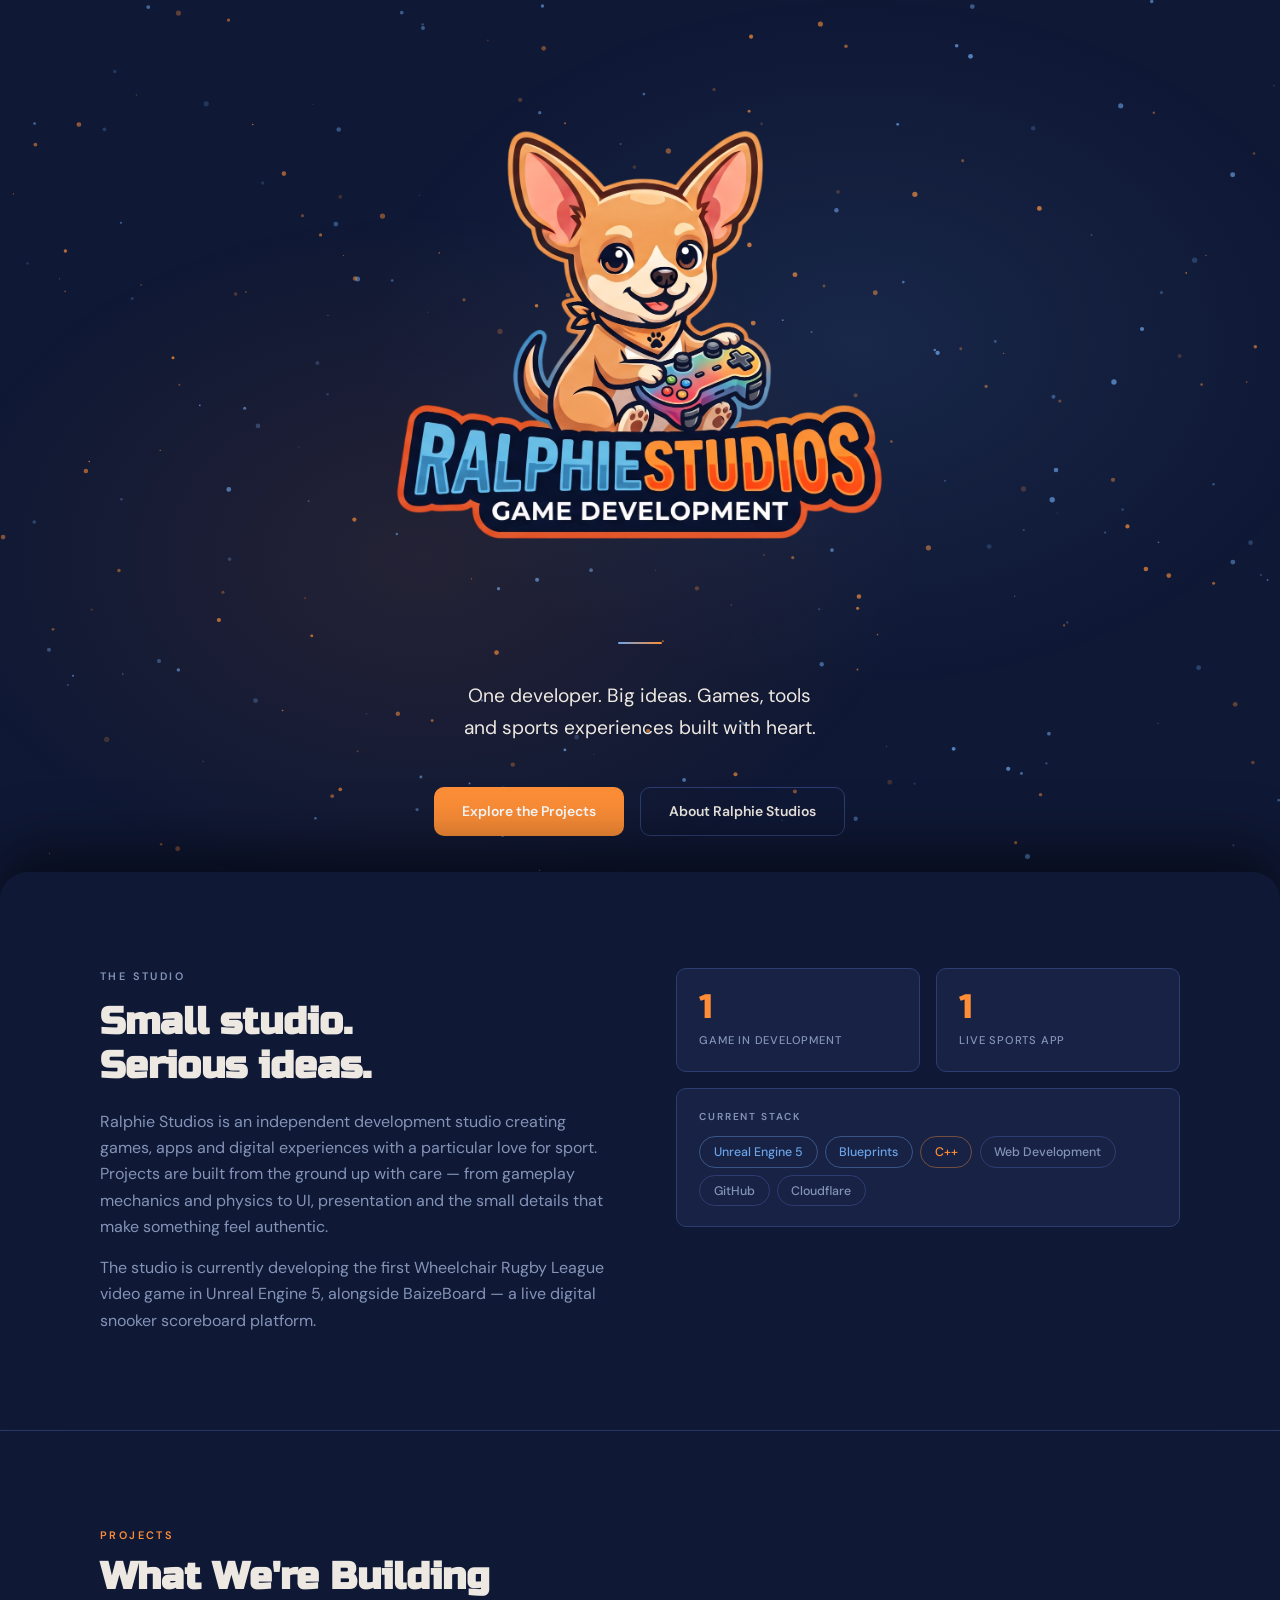
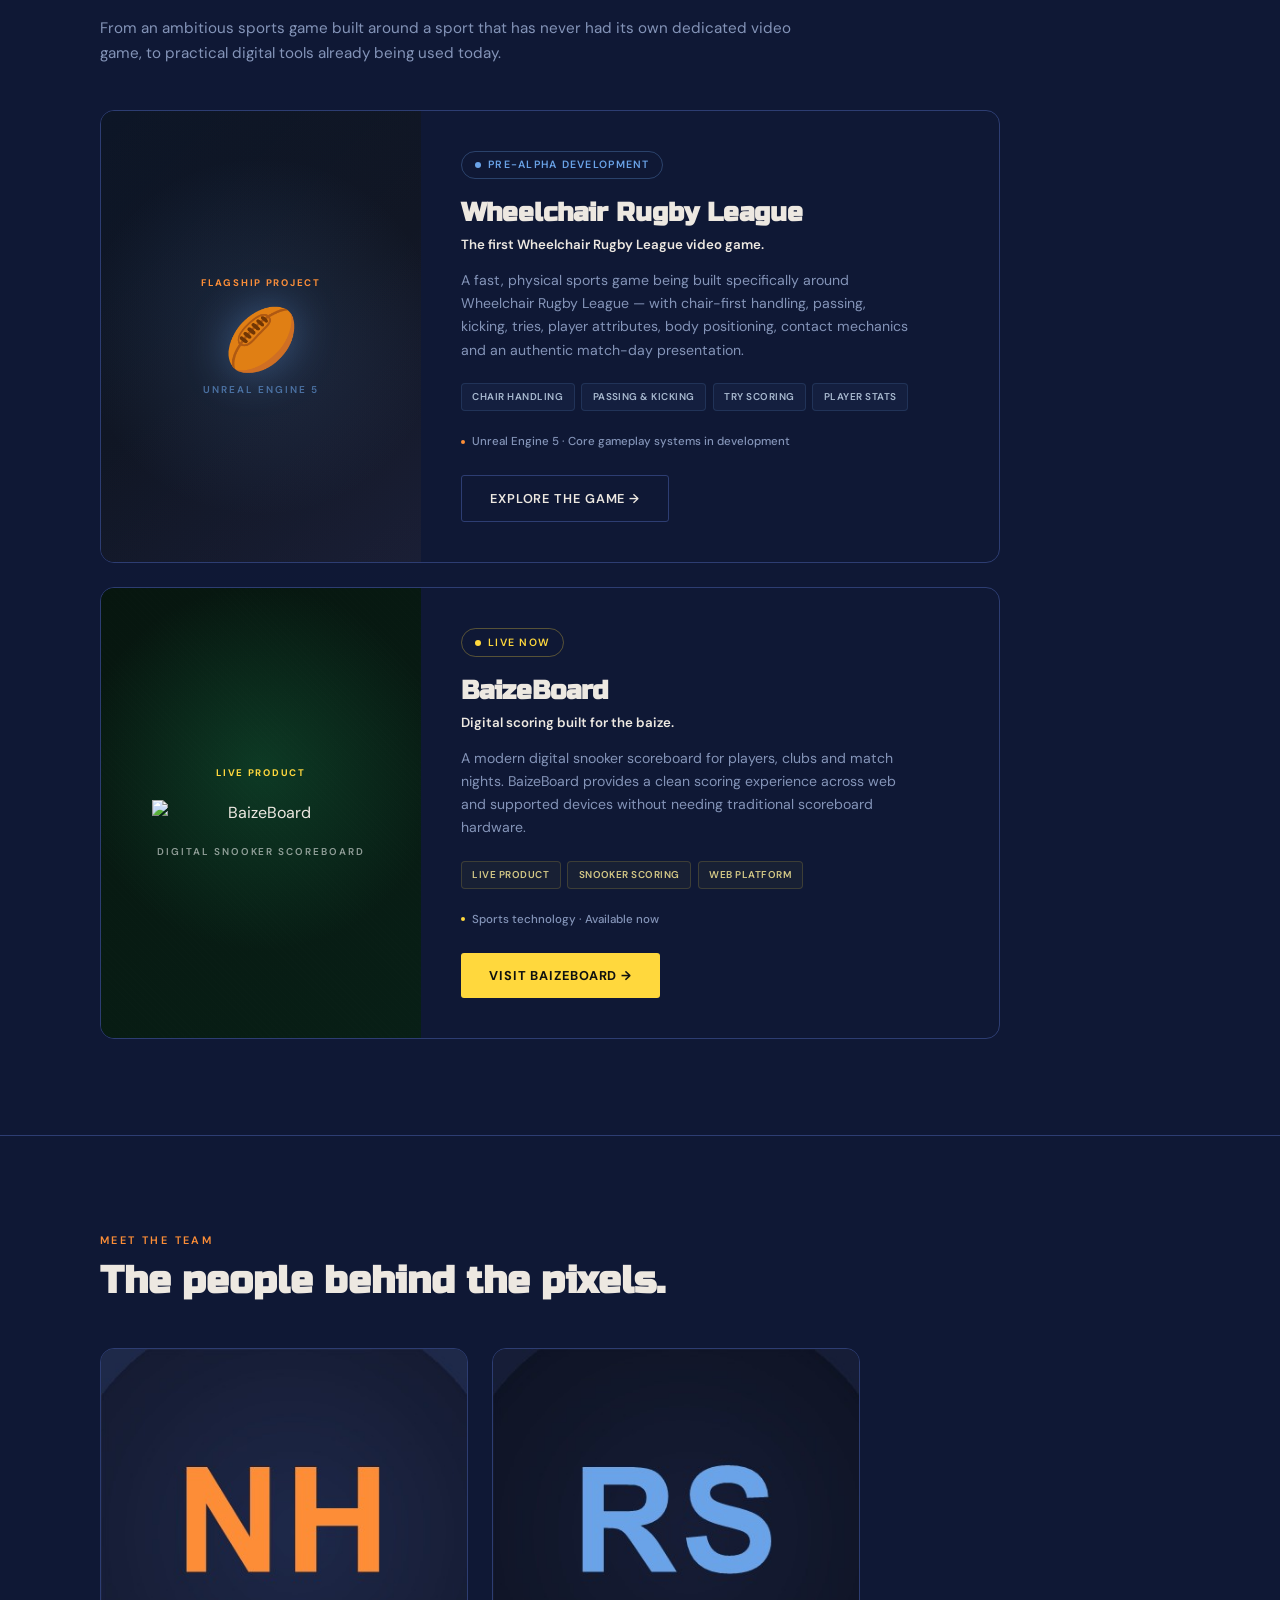
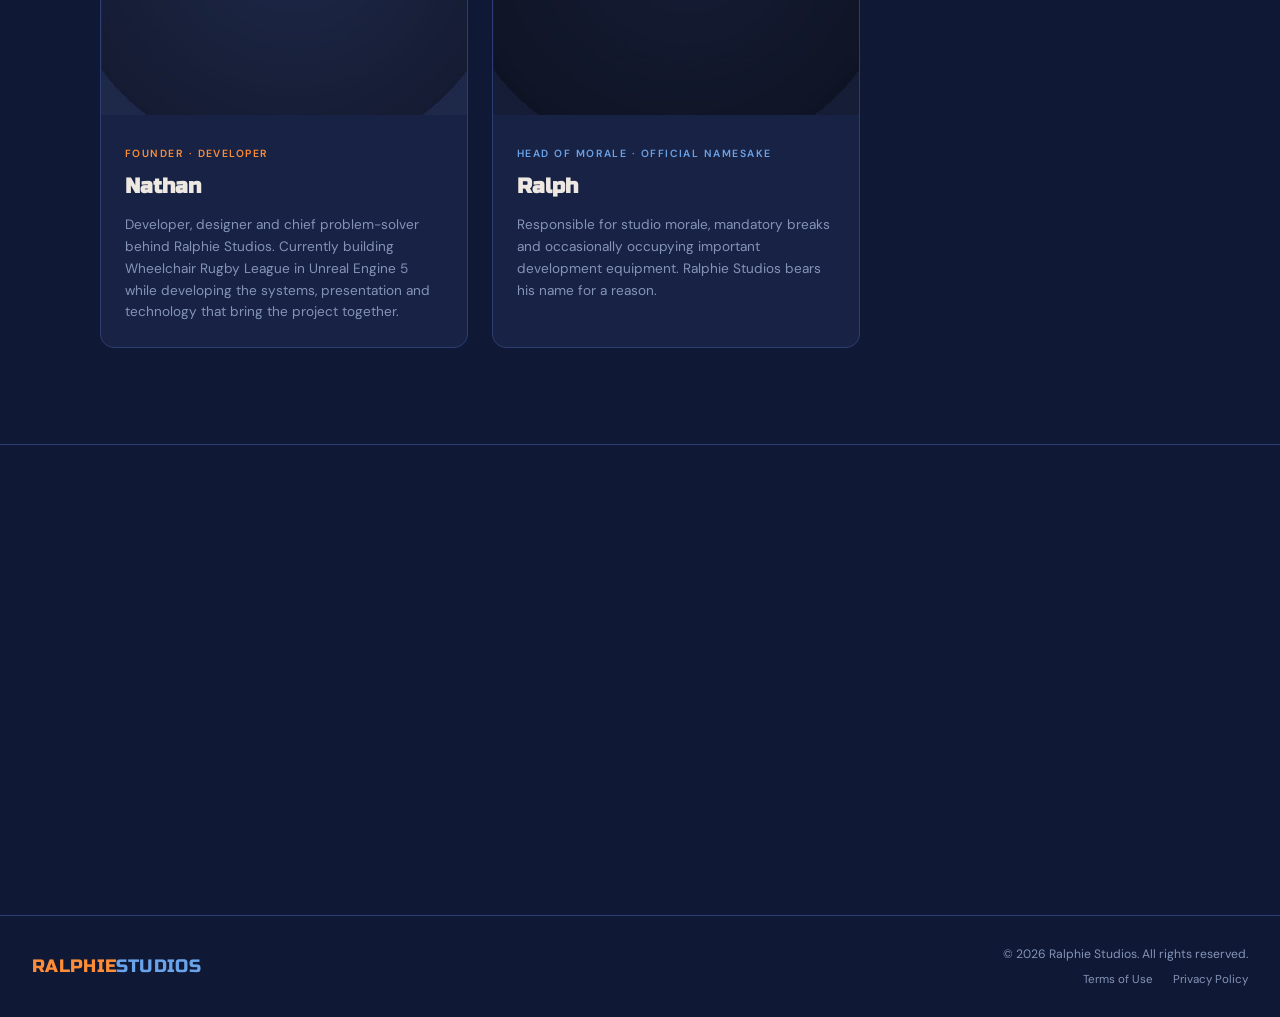
==== commit cd1490dd: "Replace Connect section with simple Get in Touch email CTA Co-Authored-By: Claude Sonnet 4.6 <norepl" ====
--- a/index.html
+++ b/index.html
@@ -41,7 +41,7 @@
       <li><a href="#about">About</a></li>
       <li><a href="#projects">Projects</a></li>
       <li><a href="#team">Team</a></li>
-      <li><a href="#connect">Connect</a></li>
+      <li><a href="#connect">Get in Touch</a></li>
     </ul>
 
     <button
@@ -370,80 +370,26 @@
   <section id="connect">
     <div class="wrap">
 
-      <div class="connect-inner">
-
-        <p class="eyebrow">Connect</p>
+      <div class="connect-inner" data-reveal>
+
+        <p class="eyebrow">Get in Touch</p>
 
         <h2 class="sh">
-          Follow the journey.
+          Say hello.
         </h2>
 
         <p>
-          Development updates, behind-the-scenes progress, new projects and the
-          occasional Ralph sighting.
+          Questions about the game, partnership enquiries, or just want to
+          follow along — drop an email and we'll get back to you.
         </p>
 
-        <div class="soc-row">
-
-          <a
-            href="https://github.com/nholmes-dev"
-            target="_blank"
-            rel="noopener noreferrer"
-            class="soc-btn"
-          >
-            <svg
-              width="14"
-              height="14"
-              viewBox="0 0 24 24"
-              fill="none"
-              stroke="currentColor"
-              stroke-width="2"
-              stroke-linecap="round"
-              stroke-linejoin="round"
-            >
-              <path d="M9 19c-5 1.5-5-2.5-7-3m14 6v-3.87a3.37 3.37 0 0 0-.94-2.61c3.14-.35 6.44-1.54 6.44-7A5.44 5.44 0 0 0 20 4.77 5.07 5.07 0 0 0 19.91 1S18.73.65 16 2.48a13.38 13.38 0 0 0-7 0C6.27.65 5.09 1 5.09 1A5.07 5.07 0 0 0 5 4.77a5.44 5.44 0 0 0-1.5 3.78c0 5.42 3.3 6.61 6.44 7A3.37 3.37 0 0 0 9 18.13V22"/>
-            </svg>
-
-            GitHub
-          </a>
-
-          <a
-            href="https://x.com"
-            target="_blank"
-            rel="noopener noreferrer"
-            class="soc-btn"
-          >
-            <svg
-              width="14"
-              height="14"
-              viewBox="0 0 24 24"
-              fill="currentColor"
-            >
-              <path d="M18.244 2.25h3.308l-7.227 8.26 8.502 11.24H16.17l-4.714-6.231-5.401 6.231H2.738l7.73-8.835L1.254 2.25H8.08l4.713 6.231zm-1.161 17.52h1.833L7.084 4.126H5.117z"/>
-            </svg>
-
-            X / Twitter
-          </a>
-
-          <a href="mailto:contact@ralphiestudios.com" class="soc-btn">
-            <svg
-              width="14"
-              height="14"
-              viewBox="0 0 24 24"
-              fill="none"
-              stroke="currentColor"
-              stroke-width="2"
-              stroke-linecap="round"
-              stroke-linejoin="round"
-            >
-              <path d="M4 4h16c1.1 0 2 .9 2 2v12c0 1.1-.9 2-2 2H4c-1.1 0-2-.9-2-2V6c0-1.1.9-2 2-2z"/>
-              <polyline points="22,6 12,13 2,6"/>
-            </svg>
-
-            Email
-          </a>
-
-        </div>
+        <a href="mailto:contact@ralphiestudios.com" class="btn btn-p" style="margin-top:2rem;display:inline-flex;align-items:center;gap:0.5rem;">
+          <svg width="15" height="15" viewBox="0 0 24 24" fill="none" stroke="currentColor" stroke-width="2" stroke-linecap="round" stroke-linejoin="round" aria-hidden="true">
+            <path d="M4 4h16c1.1 0 2 .9 2 2v12c0 1.1-.9 2-2 2H4c-1.1 0-2-.9-2-2V6c0-1.1.9-2 2-2z"/>
+            <polyline points="22,6 12,13 2,6"/>
+          </svg>
+          contact@ralphiestudios.com
+        </a>
 
       </div>
     </div>
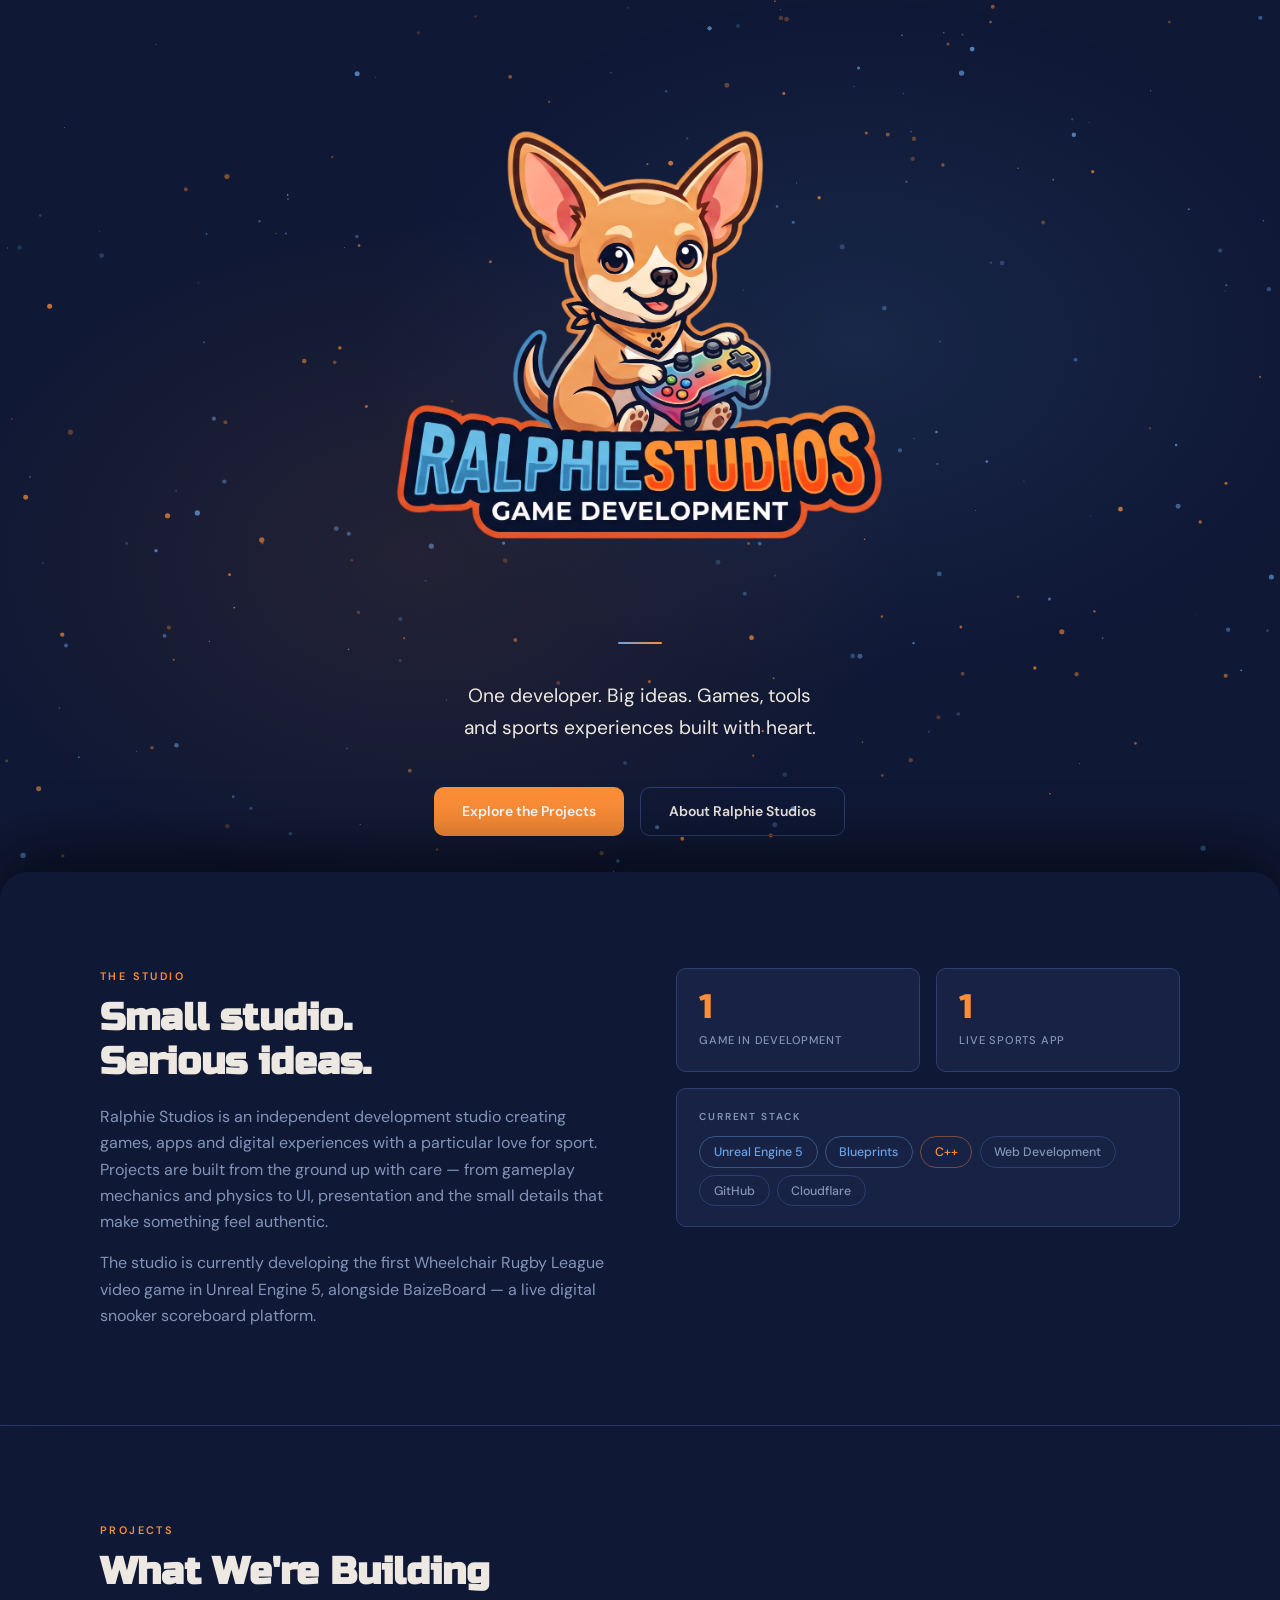
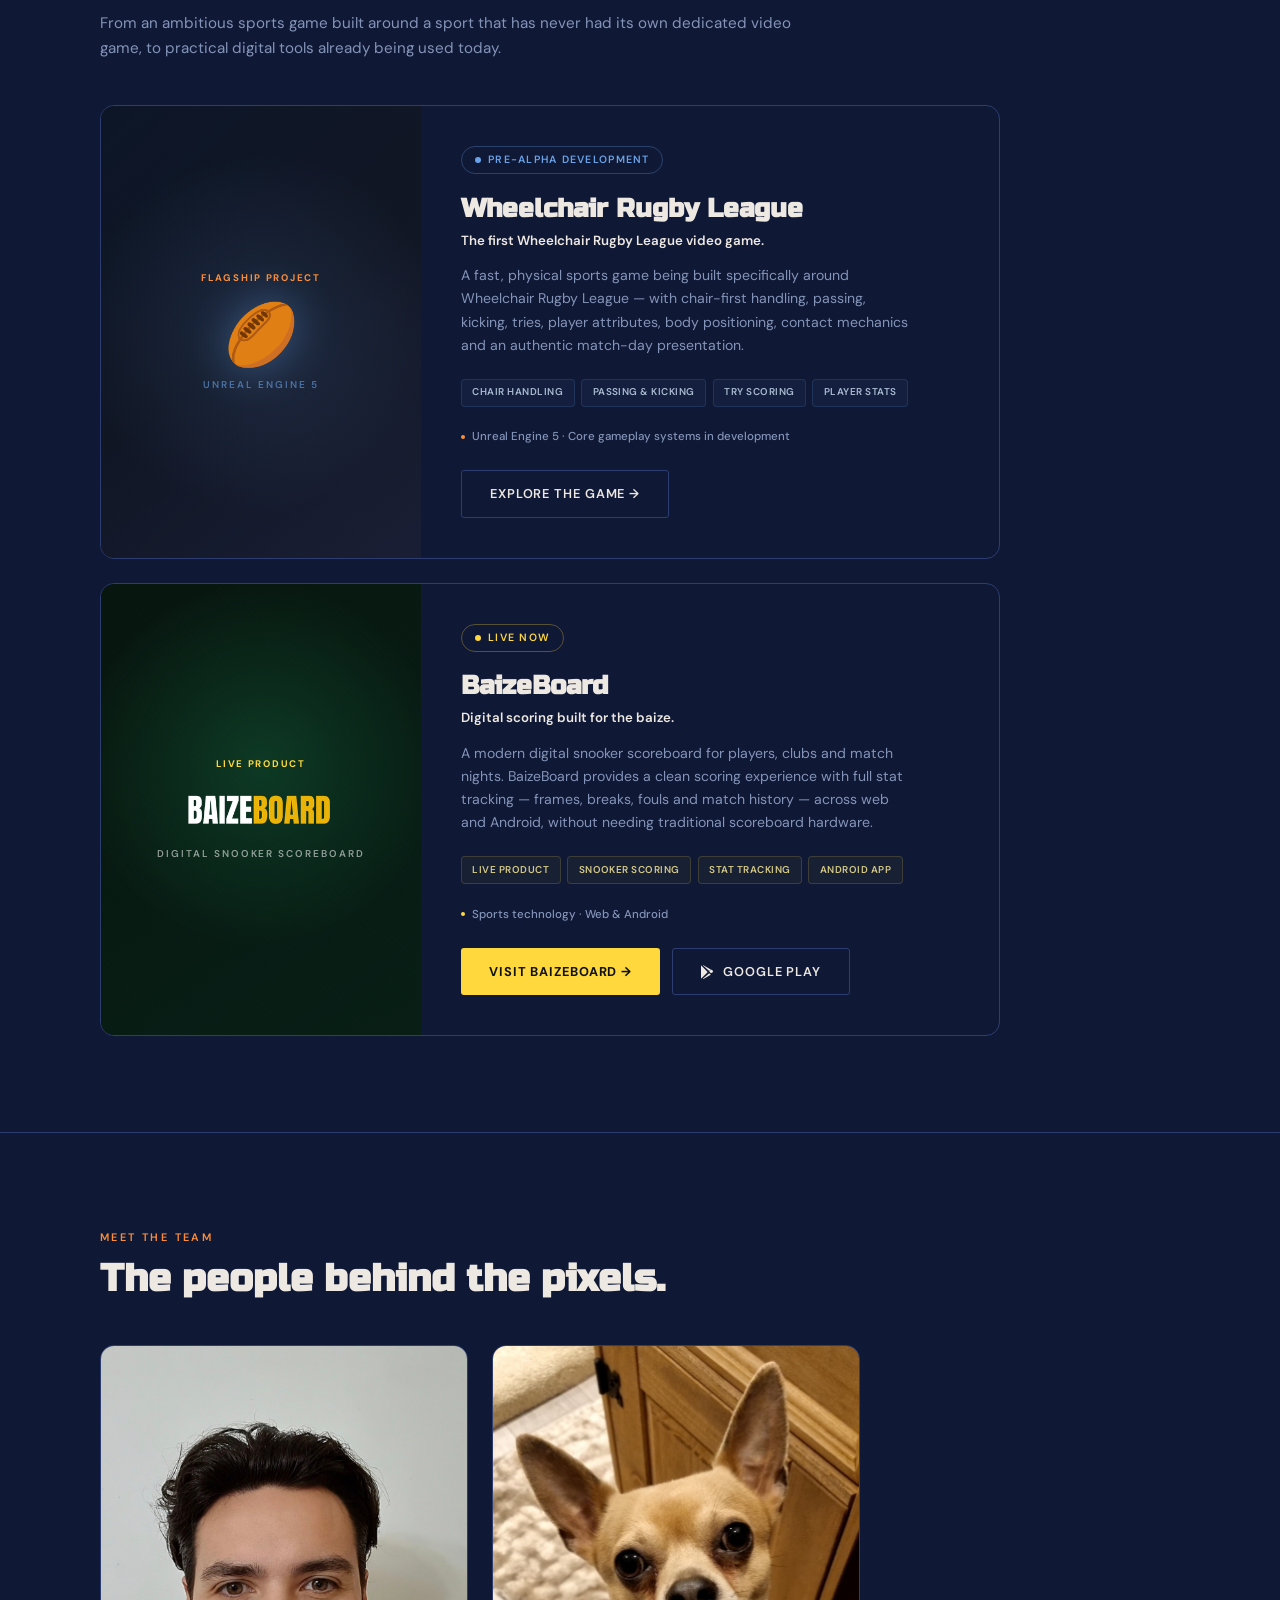
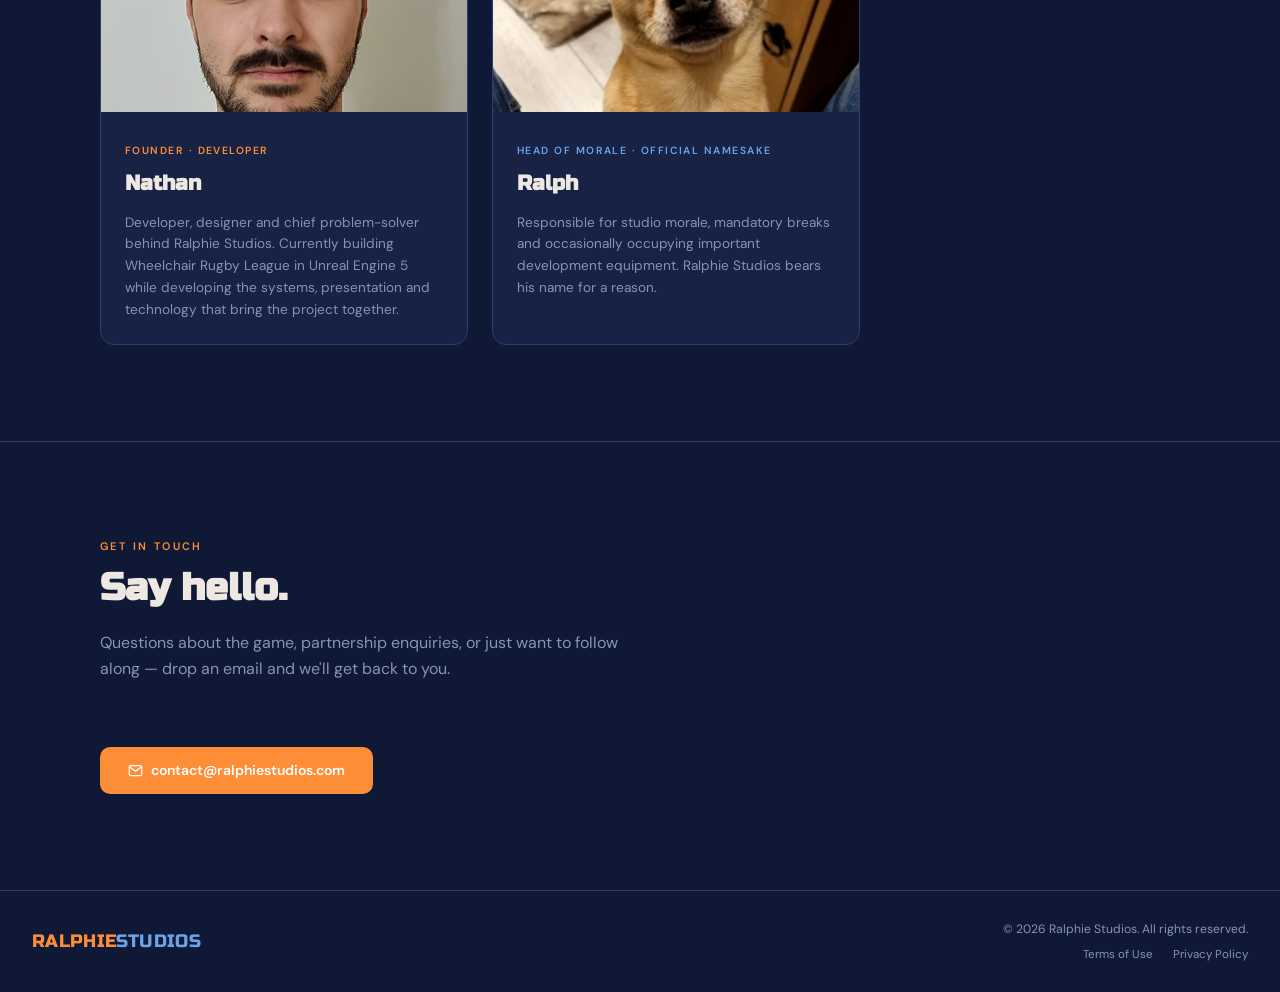
==== commit 13b098b1: "BaizeBoard: add stat tracking, Android app mention and Google Play button Co-Authored-By: Claude Son" ====
--- a/index.html
+++ b/index.html
@@ -251,30 +251,44 @@
 
             <p class="game-desc">
               A modern digital snooker scoreboard for players, clubs and match
-              nights. BaizeBoard provides a clean scoring experience across web
-              and supported devices without needing traditional scoreboard
-              hardware.
+              nights. BaizeBoard provides a clean scoring experience with full
+              stat tracking — frames, breaks, fouls and match history — across
+              web and Android, without needing traditional scoreboard hardware.
             </p>
 
             <div class="project-progress baize-progress">
               <span>Live product</span>
               <span>Snooker scoring</span>
-              <span>Web platform</span>
+              <span>Stat tracking</span>
+              <span>Android app</span>
             </div>
 
             <div class="game-meta">
               <span class="mdot baize-dot"></span>
-              Sports technology &middot; Available now
-            </div>
-
-            <a
-              href="https://baizeboard.com"
-              target="_blank"
-              rel="noopener noreferrer"
-              class="btn btn-baize project-btn"
-            >
-              Visit BaizeBoard →
-            </a>
+              Sports technology &middot; Web &amp; Android
+            </div>
+
+            <div style="display:flex;gap:0.75rem;flex-wrap:wrap;margin-top:1.5rem;">
+              <a
+                href="https://baizeboard.com"
+                target="_blank"
+                rel="noopener noreferrer"
+                class="btn btn-baize project-btn"
+                style="margin-top:0;"
+              >
+                Visit BaizeBoard →
+              </a>
+              <a
+                href="https://play.google.com/store/apps/details?id=com.baizeboard.app"
+                target="_blank"
+                rel="noopener noreferrer"
+                class="btn btn-g project-btn"
+                style="margin-top:0;"
+              >
+                <svg width="14" height="14" viewBox="0 0 24 24" fill="currentColor" aria-hidden="true" style="flex-shrink:0"><path d="M3.18 23.76c.3.17.64.24.99.19l12.6-7.27-2.75-2.75-10.84 9.83zM.43 1.06C.16 1.37 0 1.83 0 2.42v19.16c0 .59.16 1.05.44 1.36l.07.07 10.73-10.73v-.25L.5.99l-.07.07zm19.7 8.58-3.04-1.75-3.06 3.06 3.06 3.06 3.05-1.76c.87-.5.87-1.31-.01-1.61zM4.17.24l12.6 7.27-2.75 2.75L3.18.43A1.19 1.19 0 0 1 4.17.24z"/></svg>
+                Google Play
+              </a>
+            </div>
 
           </div>
         </article>
--- a/style.css
+++ b/style.css
@@ -475,7 +475,7 @@
   align-items: start;
 }
 
-.about-text p {
+.about-text p:not(.eyebrow) {
   max-width: 52ch;
 
   margin-bottom: .9rem;
@@ -1048,7 +1048,7 @@
   max-width: 560px;
 }
 
-.connect-inner p {
+.connect-inner p:not(.eyebrow) {
   margin-bottom: 2rem;
 
   color: var(--muted);
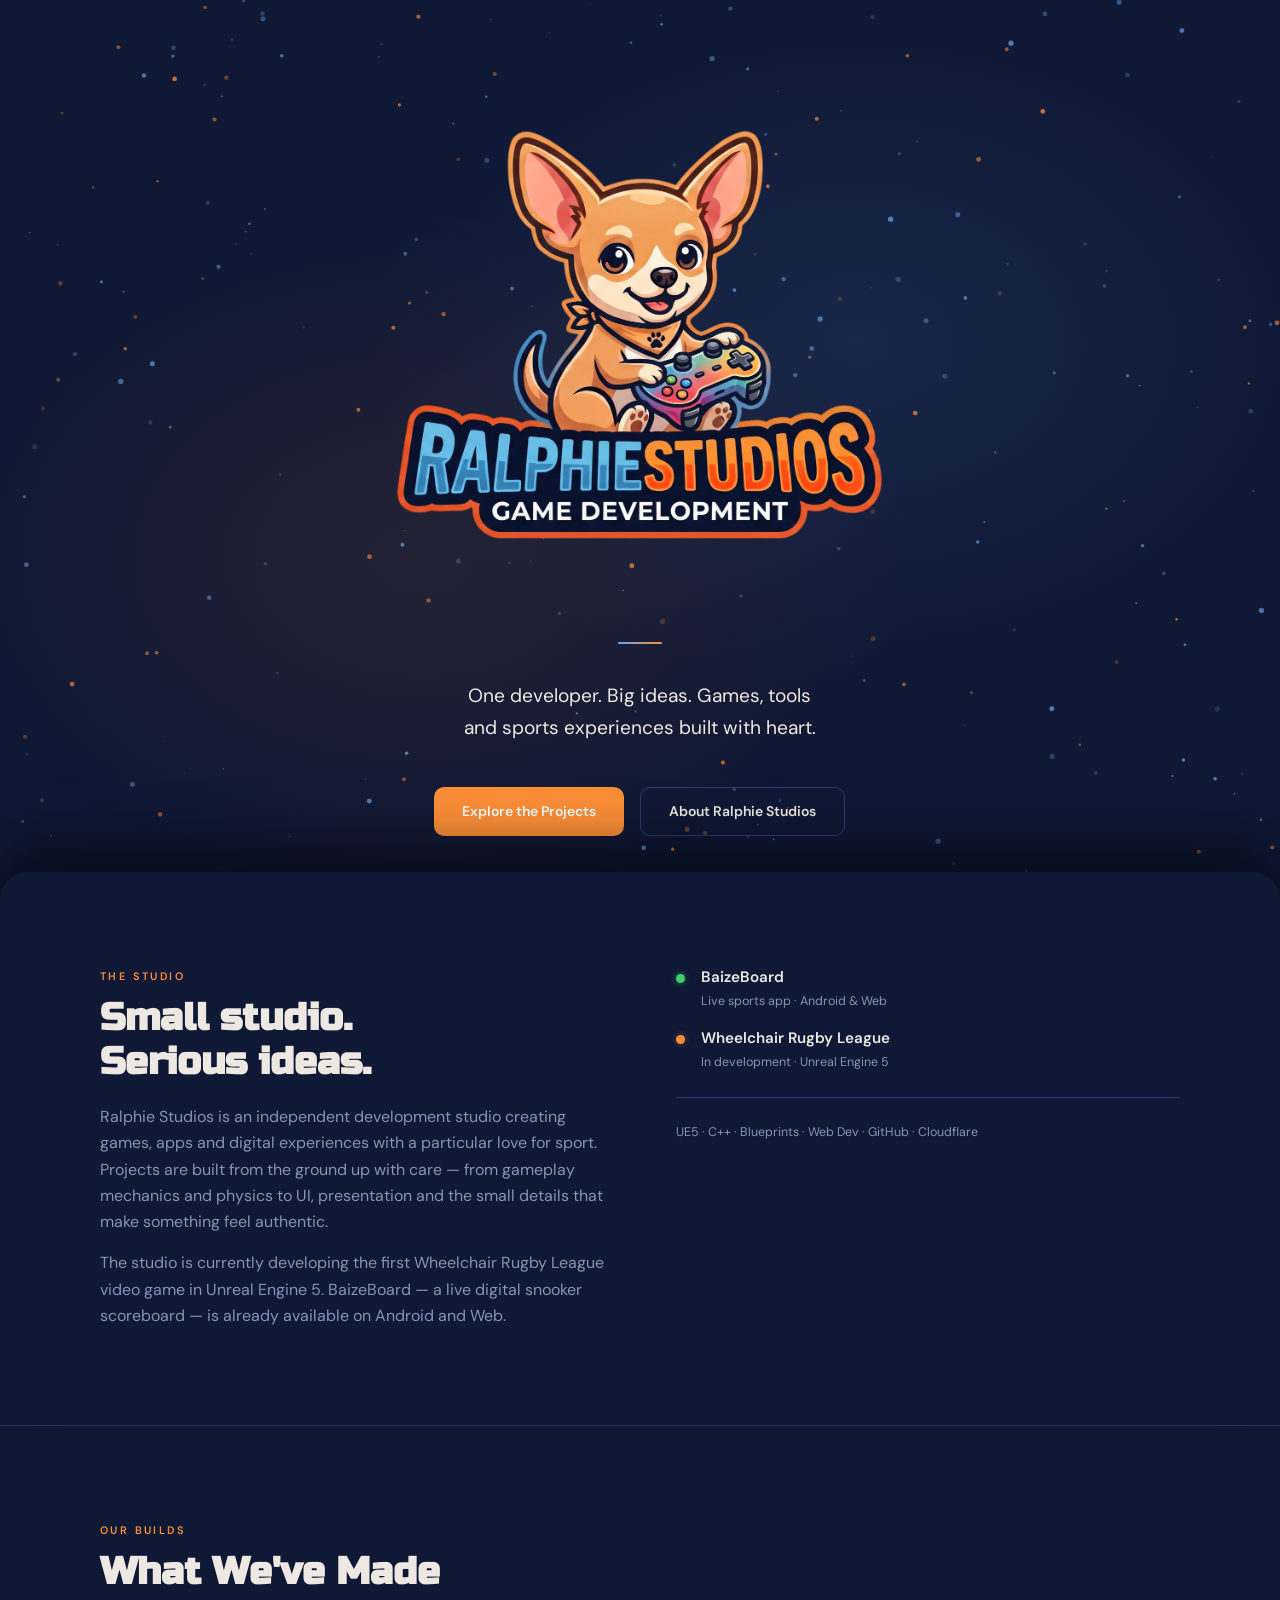
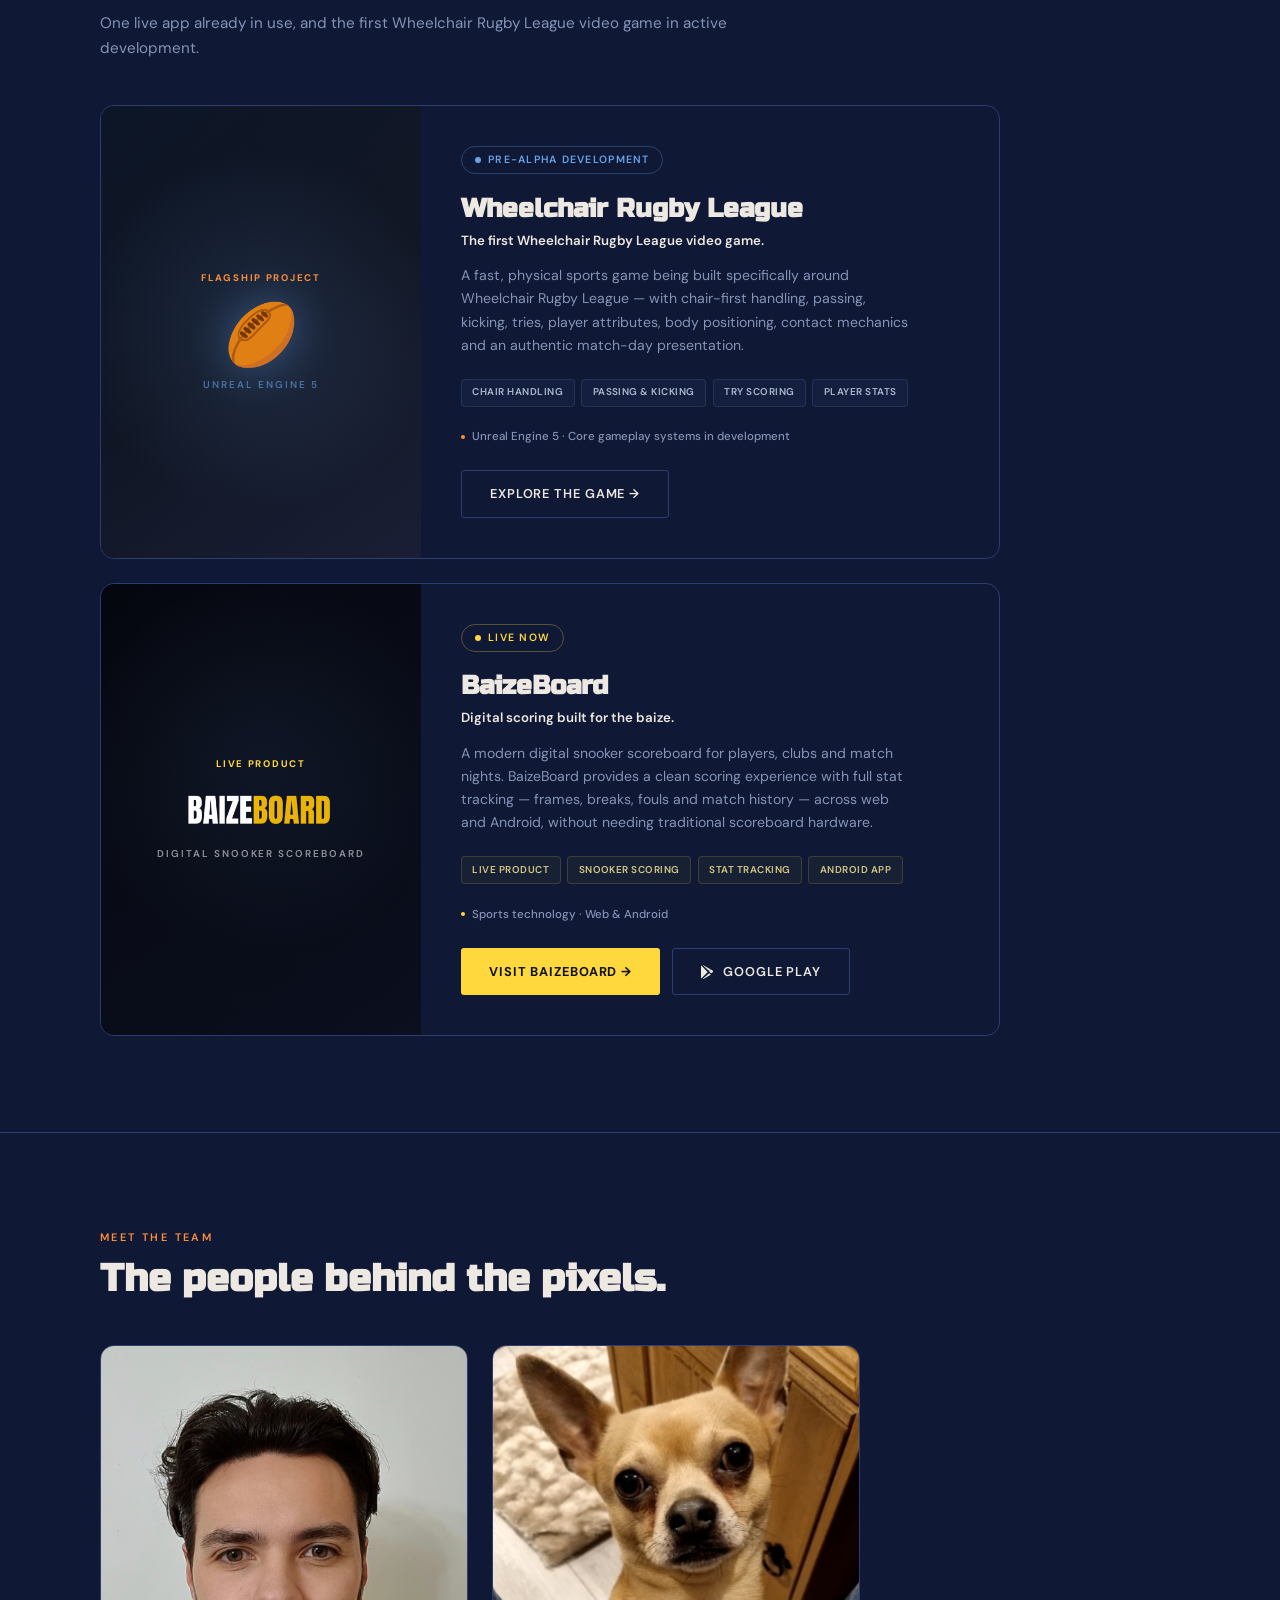
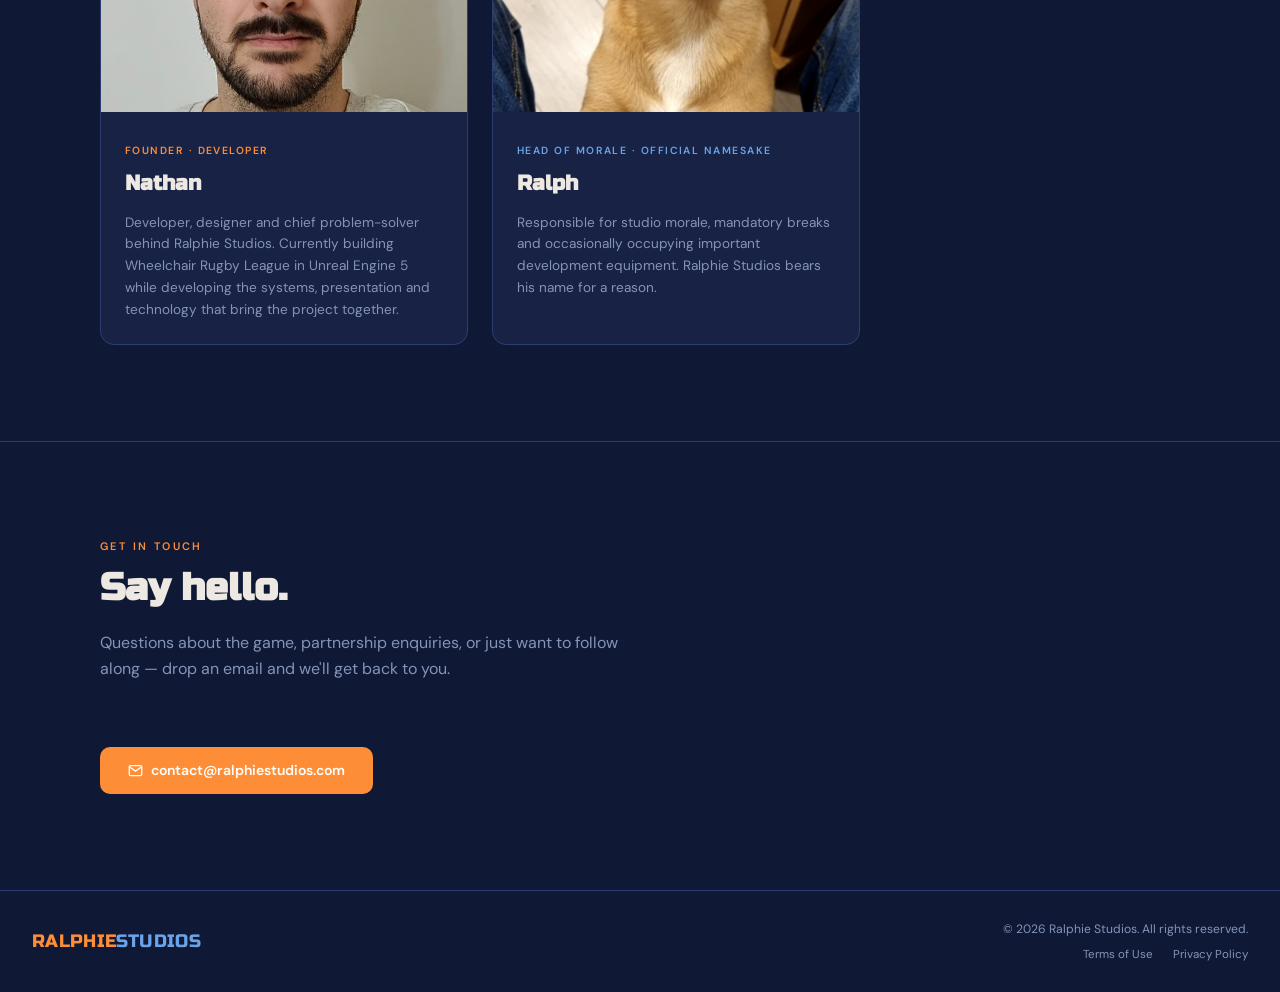
==== commit 25111dd9: "Redesign studio section, fix buttons, update builds copy, fix photo crop" ====
--- a/index.html
+++ b/index.html
@@ -106,34 +106,33 @@
 
           <p>
             The studio is currently developing the first Wheelchair Rugby League
-            video game in Unreal Engine 5, alongside BaizeBoard — a live digital
-            snooker scoreboard platform.
+            video game in Unreal Engine 5. BaizeBoard — a live digital snooker
+            scoreboard — is already available on Android and Web.
           </p>
         </div>
 
-        <div class="stats-grid" data-reveal>
-
-          <div class="stat">
-            <div class="stat-n">1</div>
-            <div class="stat-l">Game in Development</div>
-          </div>
-
-          <div class="stat">
-            <div class="stat-n">1</div>
-            <div class="stat-l">Live Sports App</div>
-          </div>
-
-          <div class="tech">
-            <div class="tech-lbl">Current Stack</div>
-
-            <div class="pills">
-              <span class="pill b">Unreal Engine 5</span>
-              <span class="pill b">Blueprints</span>
-              <span class="pill o">C++</span>
-              <span class="pill">Web Development</span>
-              <span class="pill">GitHub</span>
-              <span class="pill">Cloudflare</span>
-            </div>
+        <div class="studio-sidebar" data-reveal>
+
+          <div class="sb-item">
+            <span class="sb-dot sb-live"></span>
+            <div>
+              <div class="sb-title">BaizeBoard</div>
+              <div class="sb-sub">Live sports app &middot; Android &amp; Web</div>
+            </div>
+          </div>
+
+          <div class="sb-item">
+            <span class="sb-dot sb-dev"></span>
+            <div>
+              <div class="sb-title">Wheelchair Rugby League</div>
+              <div class="sb-sub">In development &middot; Unreal Engine 5</div>
+            </div>
+          </div>
+
+          <div class="sb-divider"></div>
+
+          <div class="sb-stack">
+            UE5 &middot; C++ &middot; Blueprints &middot; Web Dev &middot; GitHub &middot; Cloudflare
           </div>
 
         </div>
@@ -148,13 +147,12 @@
   <section id="projects" class="games-bg">
     <div class="wrap">
 
-      <p class="eyebrow">Projects</p>
-      <h2 class="sh">What We're Building</h2>
+      <p class="eyebrow">Our Builds</p>
+      <h2 class="sh">What We've Made</h2>
 
       <p class="projects-intro">
-        From an ambitious sports game built around a sport that has never had its
-        own dedicated video game, to practical digital tools already being used
-        today.
+        One live app already in use, and the first Wheelchair Rugby League video
+        game in active development.
       </p>
 
       <div class="projects-list">
--- a/style.css
+++ b/style.css
@@ -579,6 +579,59 @@
 
 
 /* ─────────────────────────────────────────────────────────
+   STUDIO SIDEBAR
+   ───────────────────────────────────────────────────────── */
+
+.studio-sidebar {
+  display: flex;
+  flex-direction: column;
+  gap: 1.1rem;
+}
+
+.sb-item {
+  display: flex;
+  align-items: flex-start;
+  gap: 1rem;
+}
+
+.sb-dot {
+  flex-shrink: 0;
+  width: 9px;
+  height: 9px;
+  border-radius: 50%;
+  margin-top: .35rem;
+}
+
+.sb-live { background: #3ecf6a; box-shadow: 0 0 6px rgba(62,207,106,.5); }
+.sb-dev  { background: var(--orange); box-shadow: 0 0 6px rgba(253,142,55,.4); }
+
+.sb-title {
+  font-size: .95rem;
+  font-weight: 600;
+  color: var(--text);
+  line-height: 1.3;
+}
+
+.sb-sub {
+  margin-top: .2rem;
+  font-size: .78rem;
+  color: var(--muted);
+}
+
+.sb-divider {
+  border: none;
+  border-top: 1px solid var(--border);
+  margin: .4rem 0;
+}
+
+.sb-stack {
+  font-size: .78rem;
+  color: var(--muted);
+  line-height: 1.7;
+}
+
+
+/* ─────────────────────────────────────────────────────────
    PROJECTS
    ───────────────────────────────────────────────────────── */
 
@@ -858,13 +911,13 @@
   background:
     radial-gradient(
       circle at 50% 40%,
-      rgba(32,159,96,.24),
-      transparent 58%
+      rgba(106,163,232,.08),
+      transparent 60%
     ),
     linear-gradient(
       145deg,
-      #07160f,
-      #081f16
+      #05070f,
+      #0b0f1e
     );
 }
 
@@ -986,7 +1039,7 @@
   height: 100%;
 
   object-fit: cover;
-  object-position: top;
+  object-position: center 20%;
 }
 
 .team-photo-fallback {
@@ -1184,6 +1237,10 @@
   gap: .5rem;
 
   transition: opacity .2s;
+}
+
+.wrl-back > span {
+  display: inline-flex;
 }
 
 .wrl-back:hover {
@@ -2938,6 +2995,10 @@
 
 @media (max-width: 980px) {
 
+  #wrlNav {
+    justify-content: space-between;
+  }
+
   #wrlNav .nav-links {
     display: none;
 
@@ -3135,8 +3196,9 @@
   }
 
   .hero-logo-img {
-    width: clamp(280px,82vw,340px);
-    height: auto;
+    height: clamp(300px, 46vh, 380px);
+    width: auto;
+    max-width: none;
   }
 
   .hero-tag {
@@ -3149,7 +3211,8 @@
   }
 
   .ctas .btn {
-    width: 100%;
+    width: auto;
+    min-width: 220px;
 
     justify-content: center;
   }
@@ -3239,7 +3302,7 @@
   }
 
   .visual-stack {
-    min-height: 400px;
+    min-height: 260px;
   }
 
   .visual-main {
@@ -3316,7 +3379,28 @@
     clip-path: none;
   }
 
-  .wrl-back-label,
+  .alpha-panel h2 {
+    font-size: clamp(34px, 10vw, 48px);
+  }
+
+  .wrl-h2 {
+    font-size: clamp(26px, 8.5vw, 40px);
+    letter-spacing: -.01em;
+  }
+
+  .impact-inner {
+    padding: 60px 1.5rem;
+  }
+
+  .impact-h {
+    font-size: clamp(26px, 8.5vw, 36px);
+    overflow-wrap: break-word;
+  }
+
+  .pt-copy h3 {
+    font-size: clamp(32px, 10vw, 44px);
+  }
+
   .wrl-game-lbl,
   .wrl-sep {
     display: none;
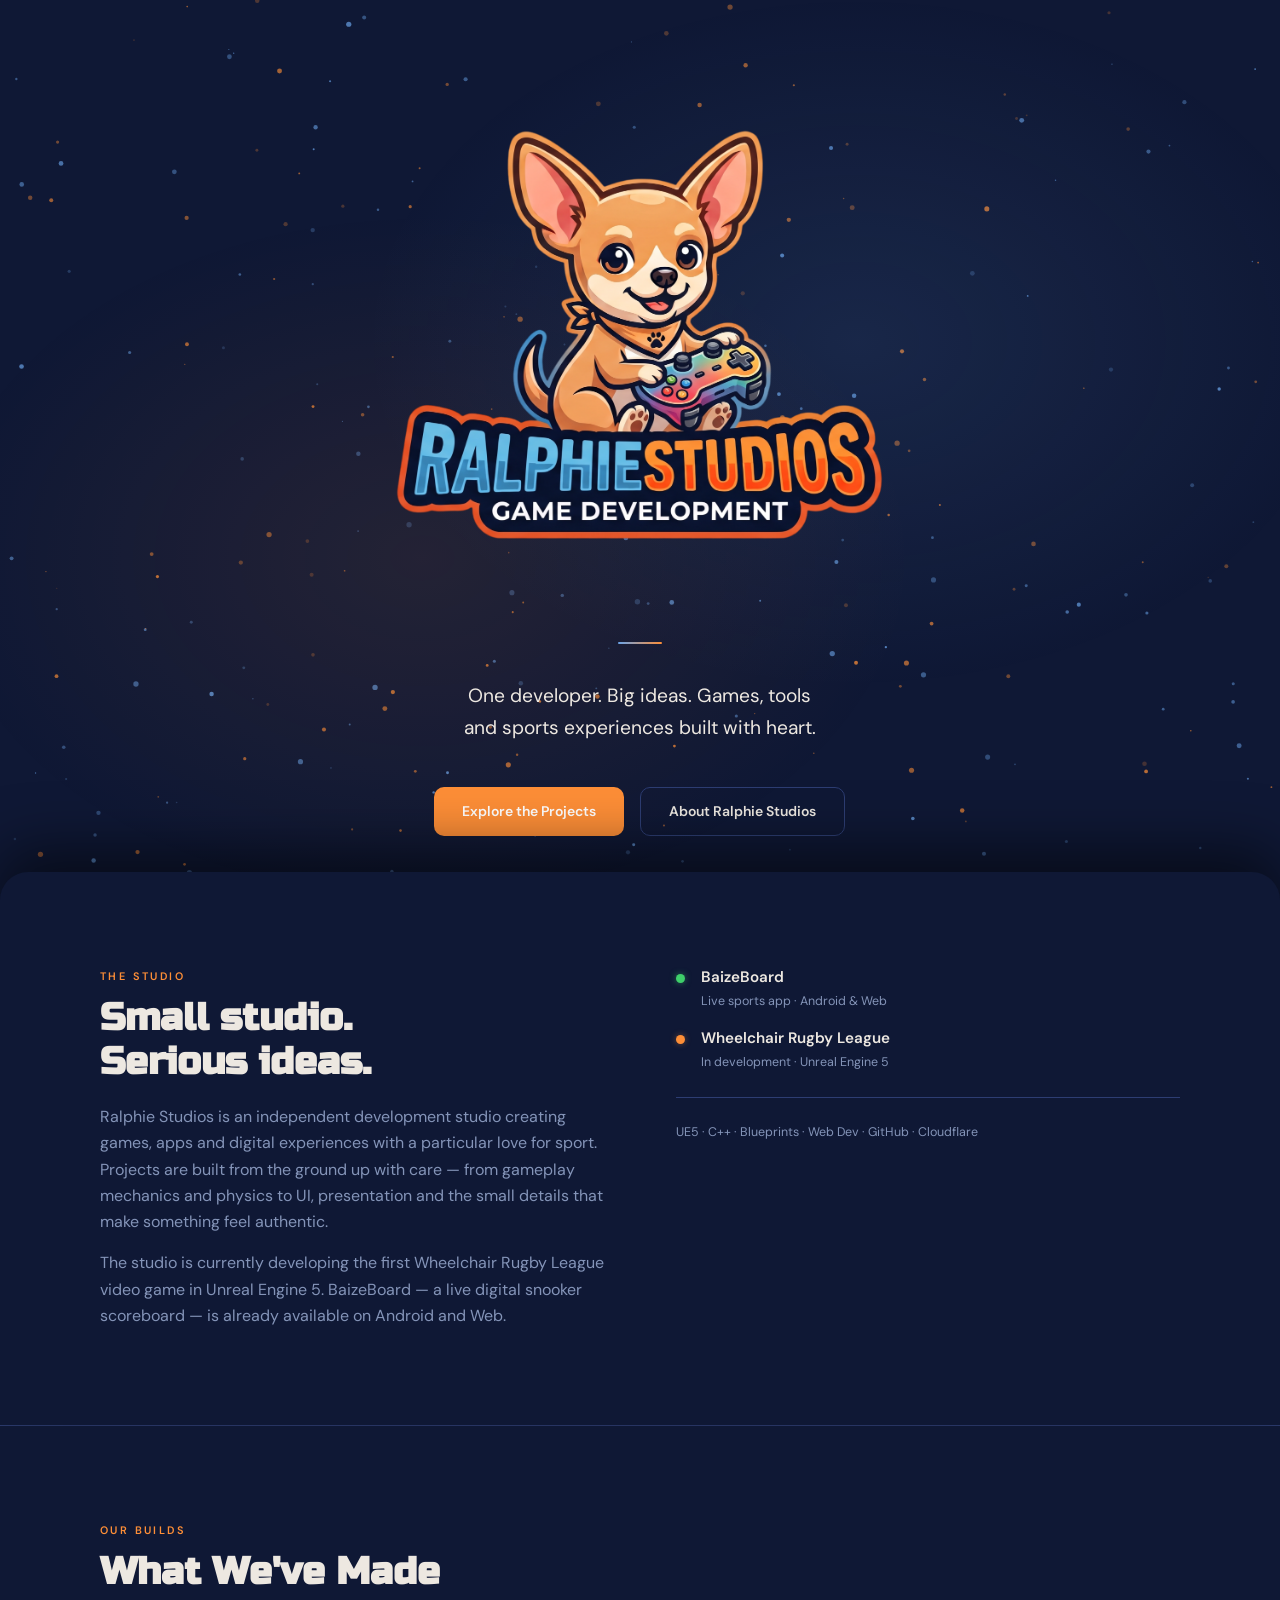
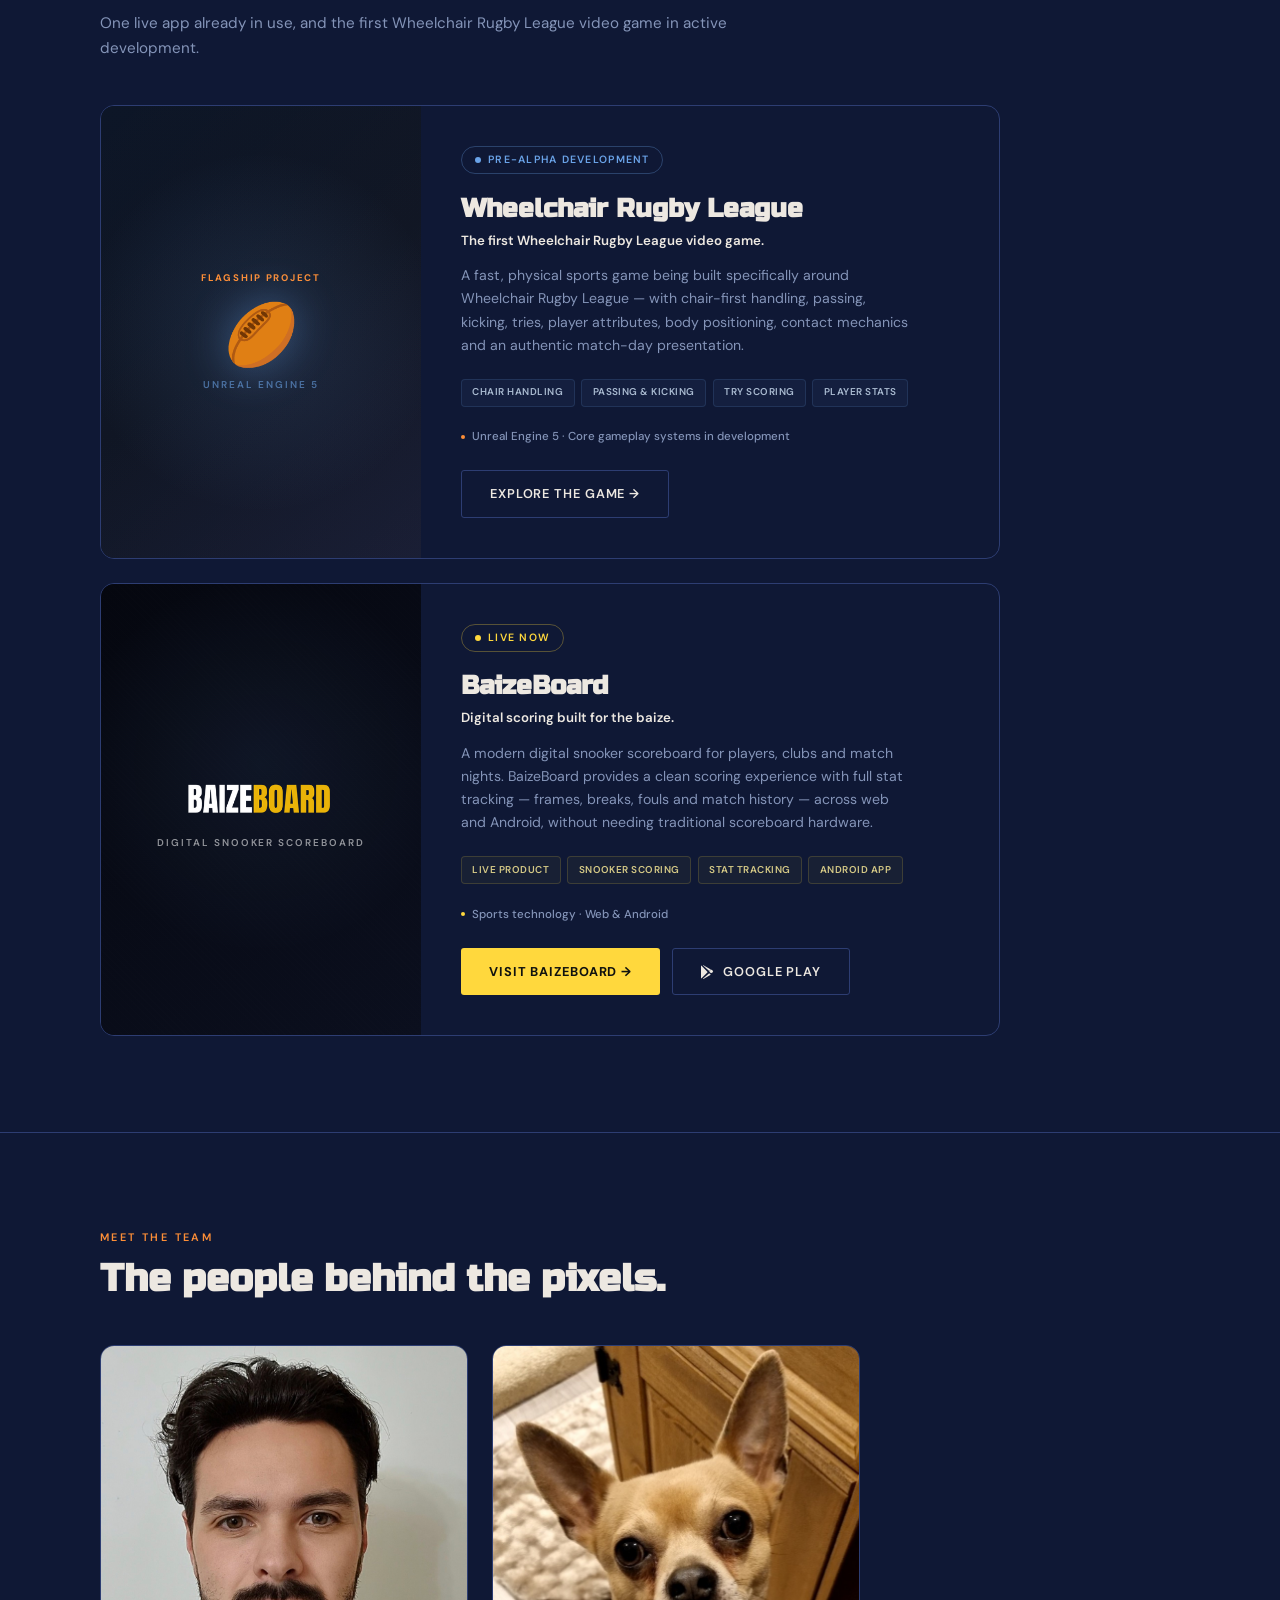
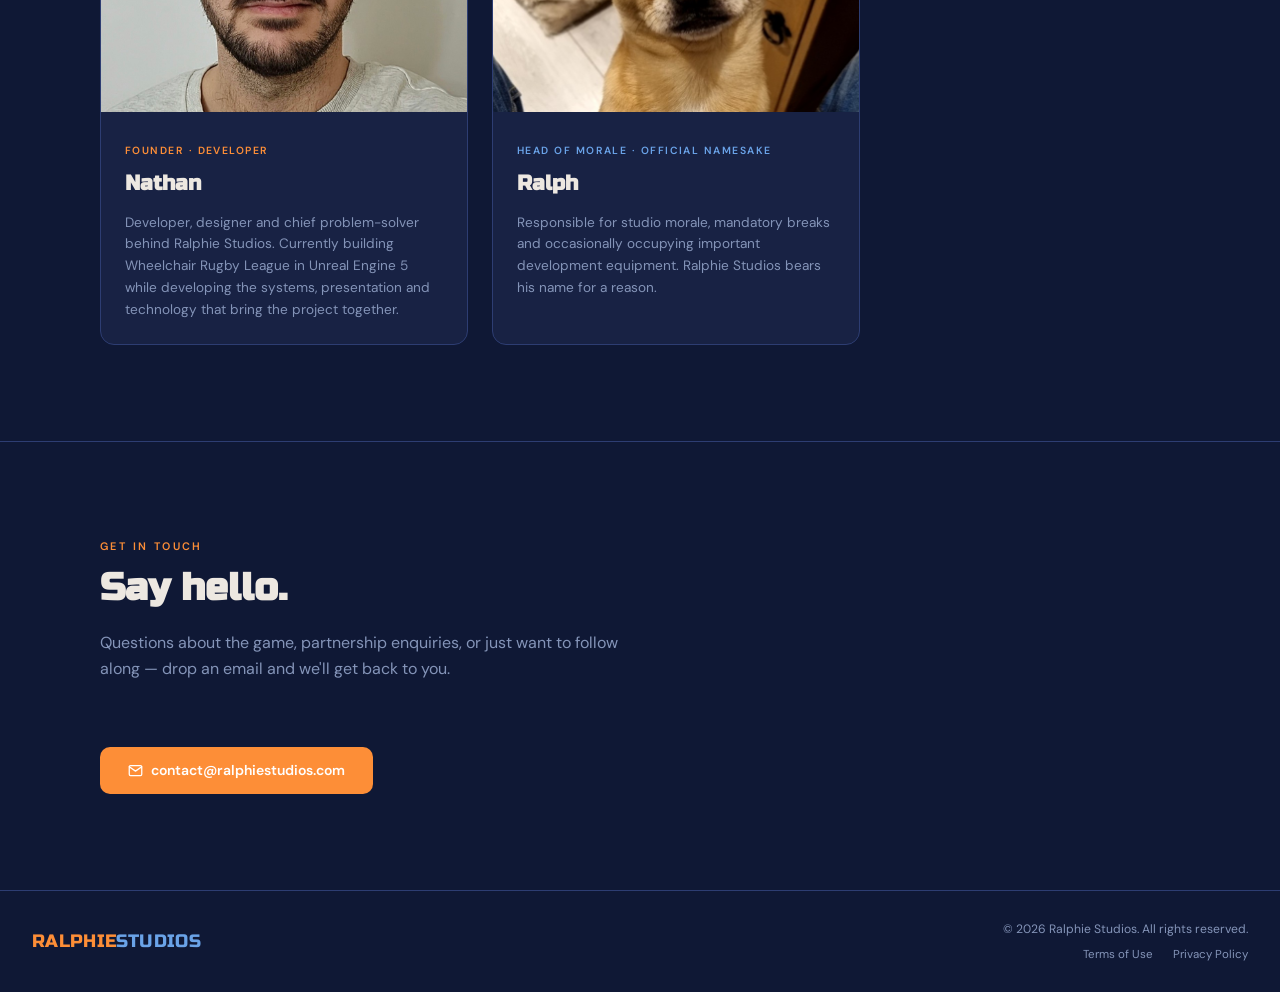
==== commit b80605e8: "Remove Live Product label from BaizeBoard card" ====
--- a/index.html
+++ b/index.html
@@ -216,10 +216,6 @@
             <div class="baize-felt"></div>
 
             <div class="gv-inner baize-inner">
-
-              <div class="project-mini-label live-label">
-                Live Product
-              </div>
 
               <img
                 src="images/baizeboard-logo.png"
--- a/style.css
+++ b/style.css
@@ -1039,7 +1039,11 @@
   height: 100%;
 
   object-fit: cover;
-  object-position: center 20%;
+  object-position: center 40%;
+}
+
+.team-card:last-child .team-photo {
+  object-position: center 3%;
 }
 
 .team-photo-fallback {
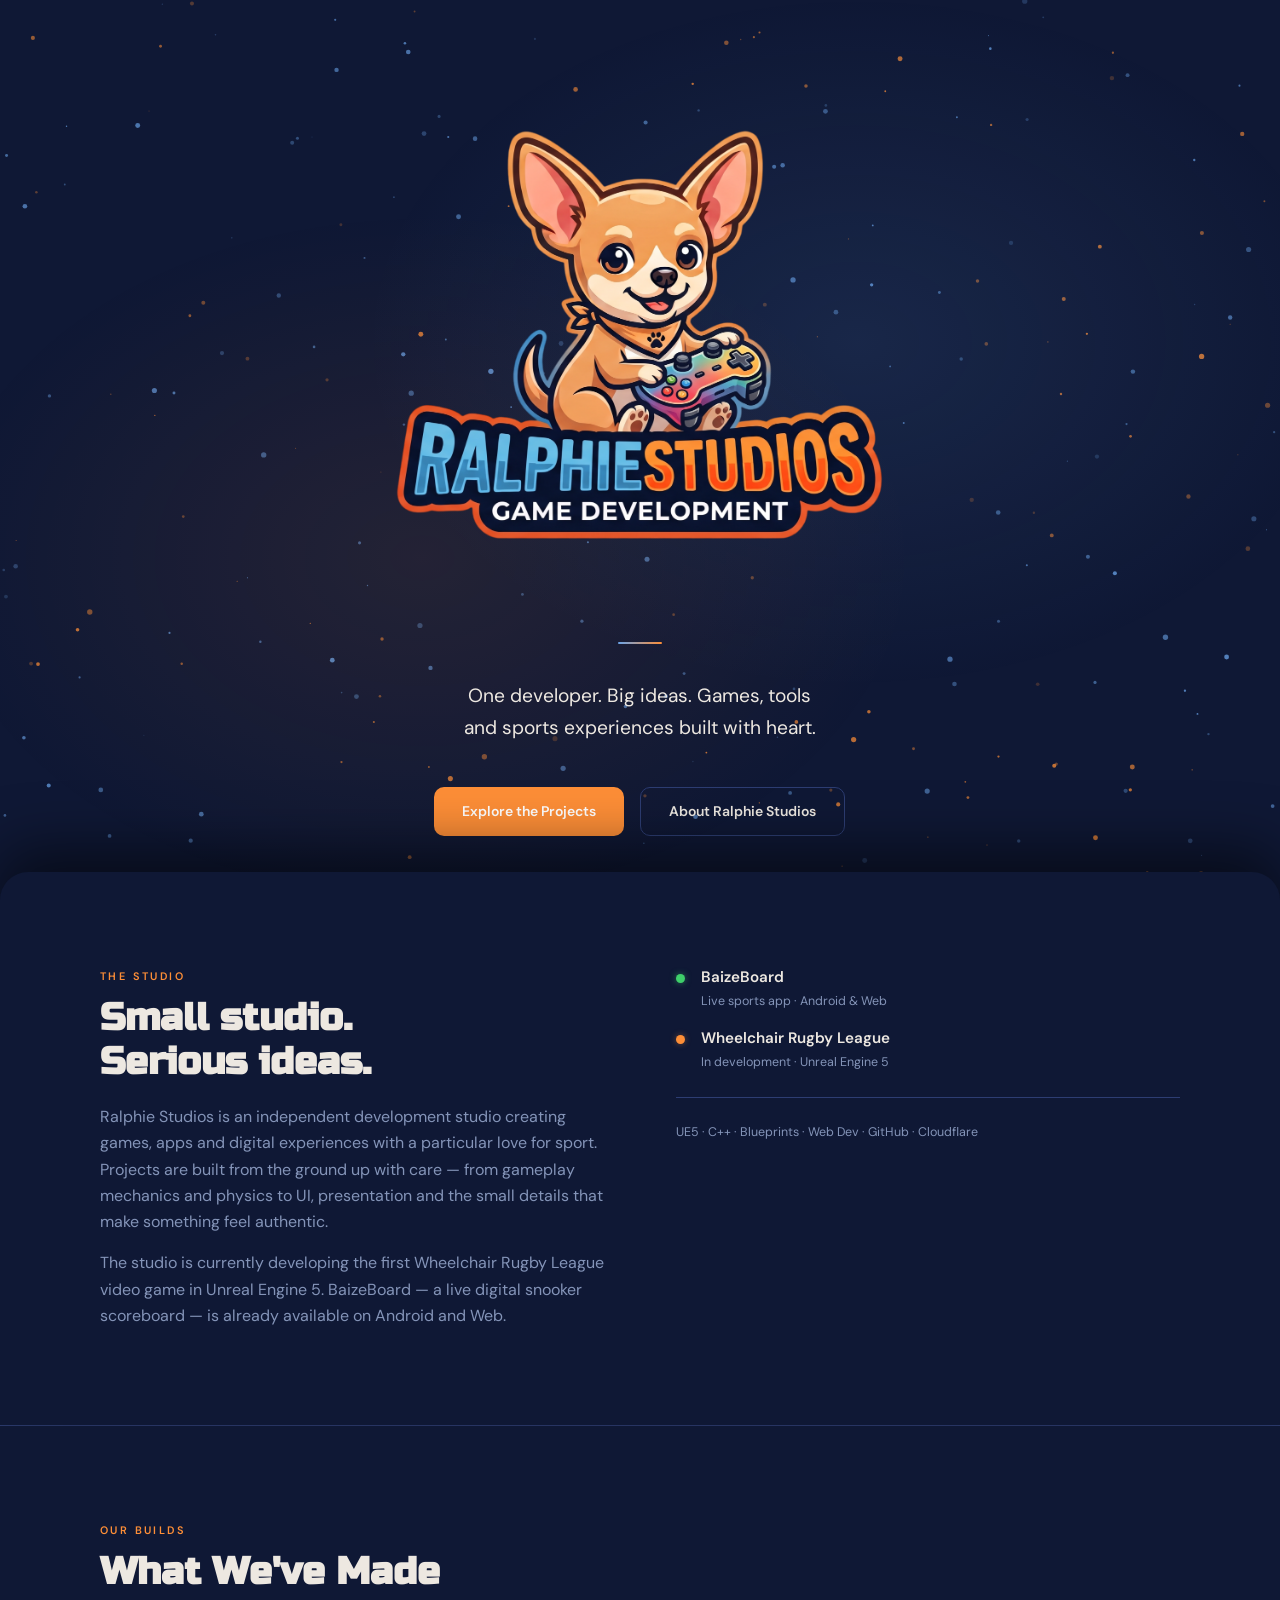
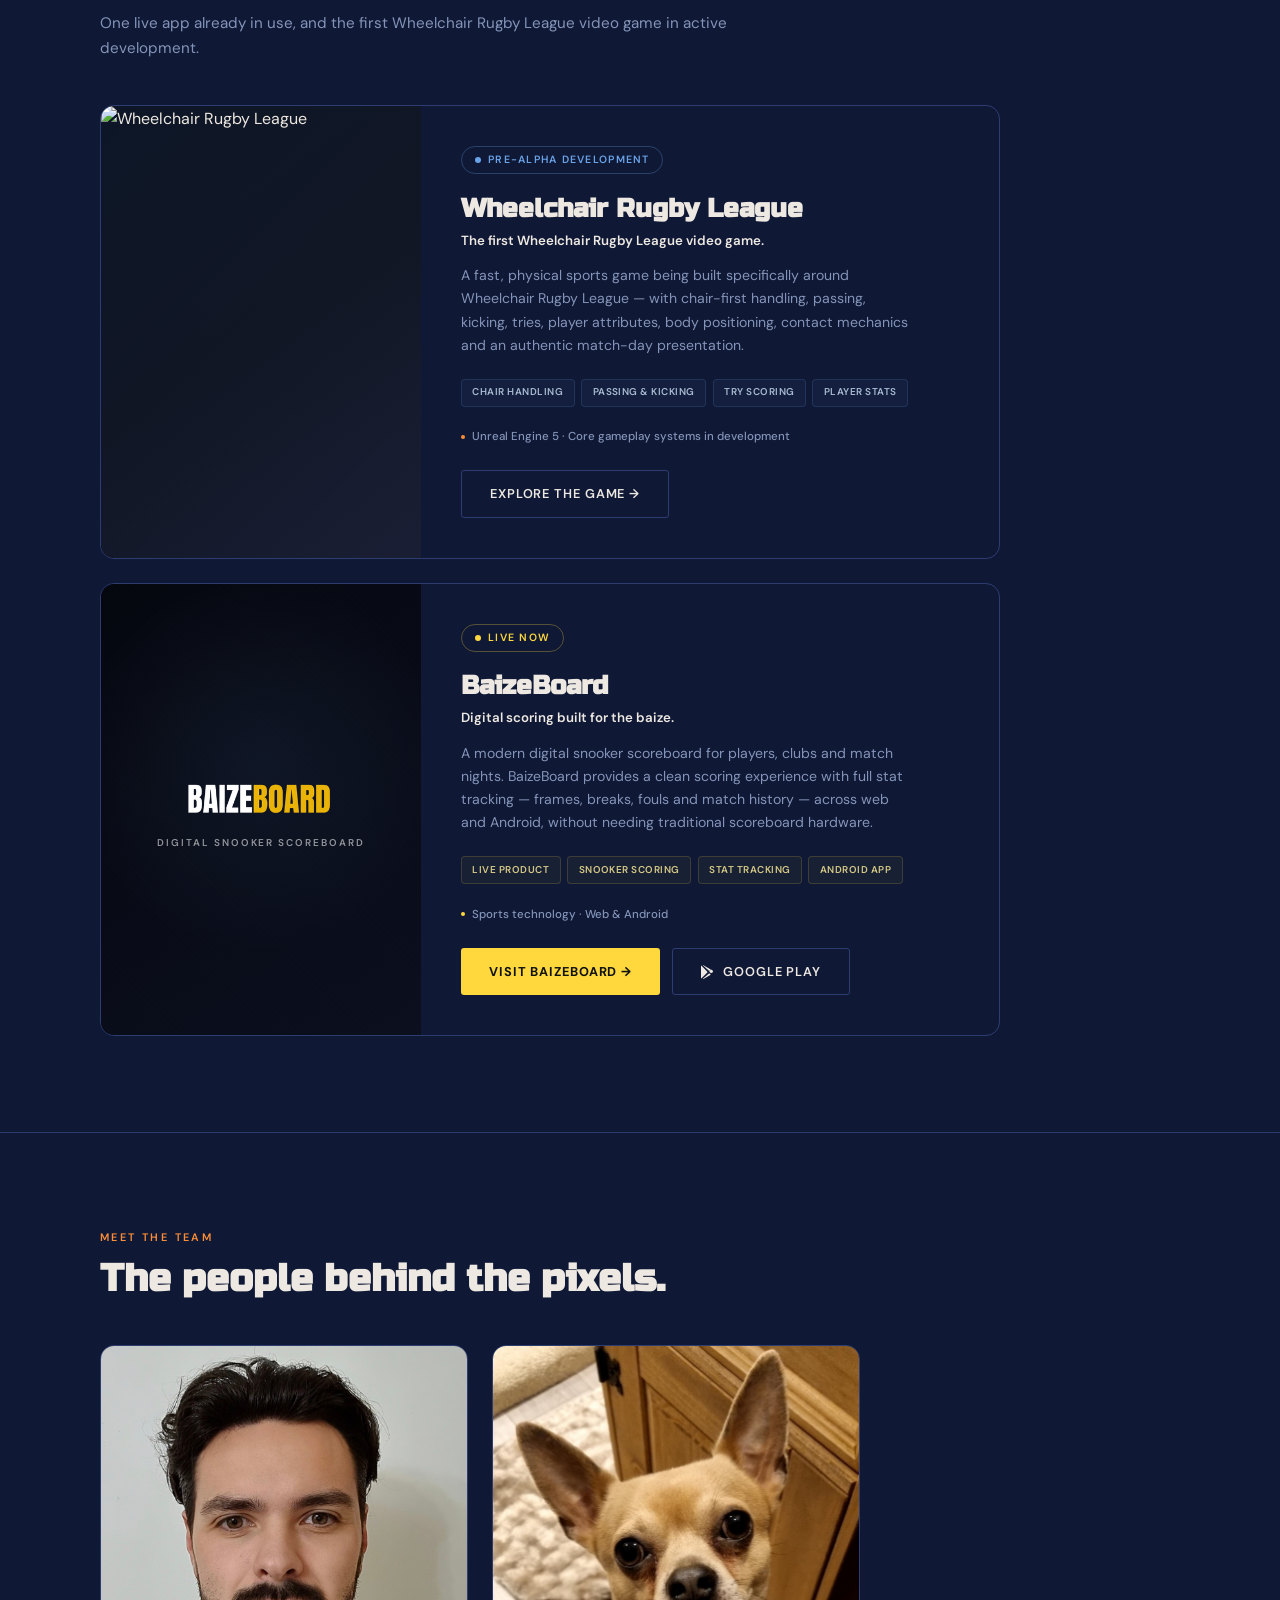
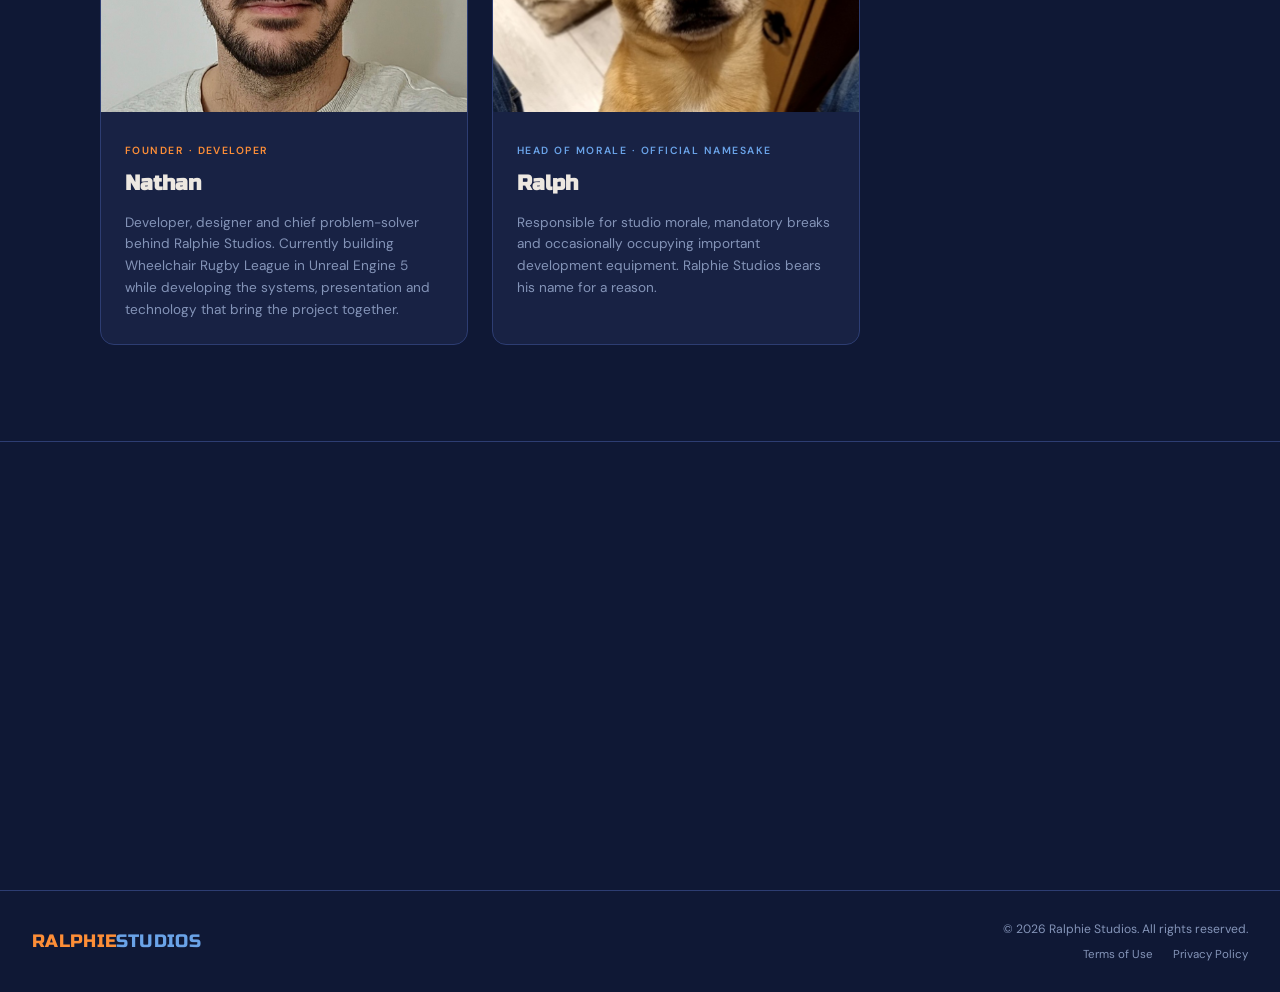
==== commit 32297a61: "Add gamepic.png to WRL project card" ====
--- a/index.html
+++ b/index.html
@@ -161,13 +161,11 @@
         <article class="game-card featured-project">
 
           <div class="game-vis wrl-project-vis">
-            <div class="gv-glow"></div>
-
-            <div class="gv-inner">
-              <div class="project-mini-label">Flagship Project</div>
-              <span class="game-ico">🏉</span>
-              <div class="gv-tag">Unreal Engine 5</div>
-            </div>
+            <img
+              src="images/gamepic.png"
+              alt="Wheelchair Rugby League"
+              class="wrl-cover-img"
+            >
           </div>
 
           <div class="game-info">
--- a/style.css
+++ b/style.css
@@ -696,6 +696,17 @@
       #0c1424 50%,
       #111a35 100%
     );
+}
+
+.wrl-cover-img {
+  position: absolute;
+  inset: 0;
+
+  width: 100%;
+  height: 100%;
+
+  object-fit: cover;
+  object-position: center top;
 }
 
 .wrl-project-vis::after {
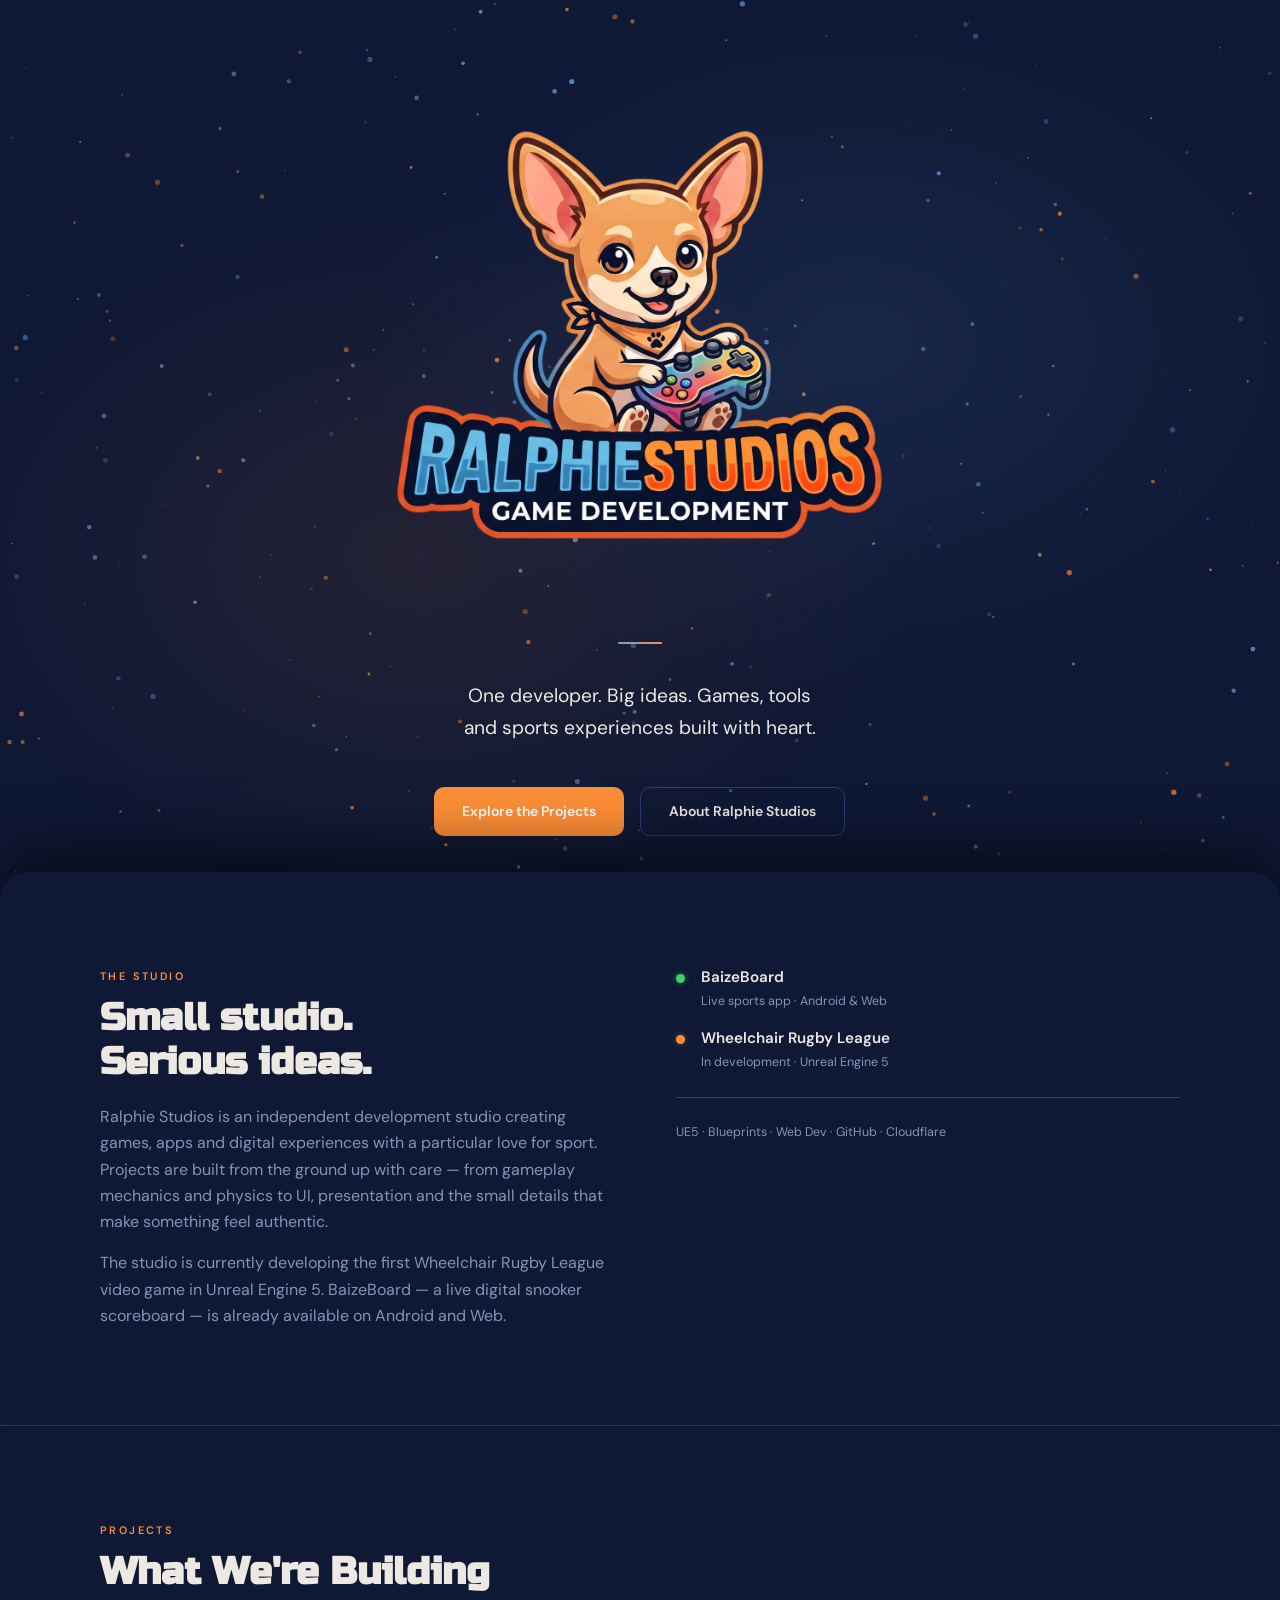
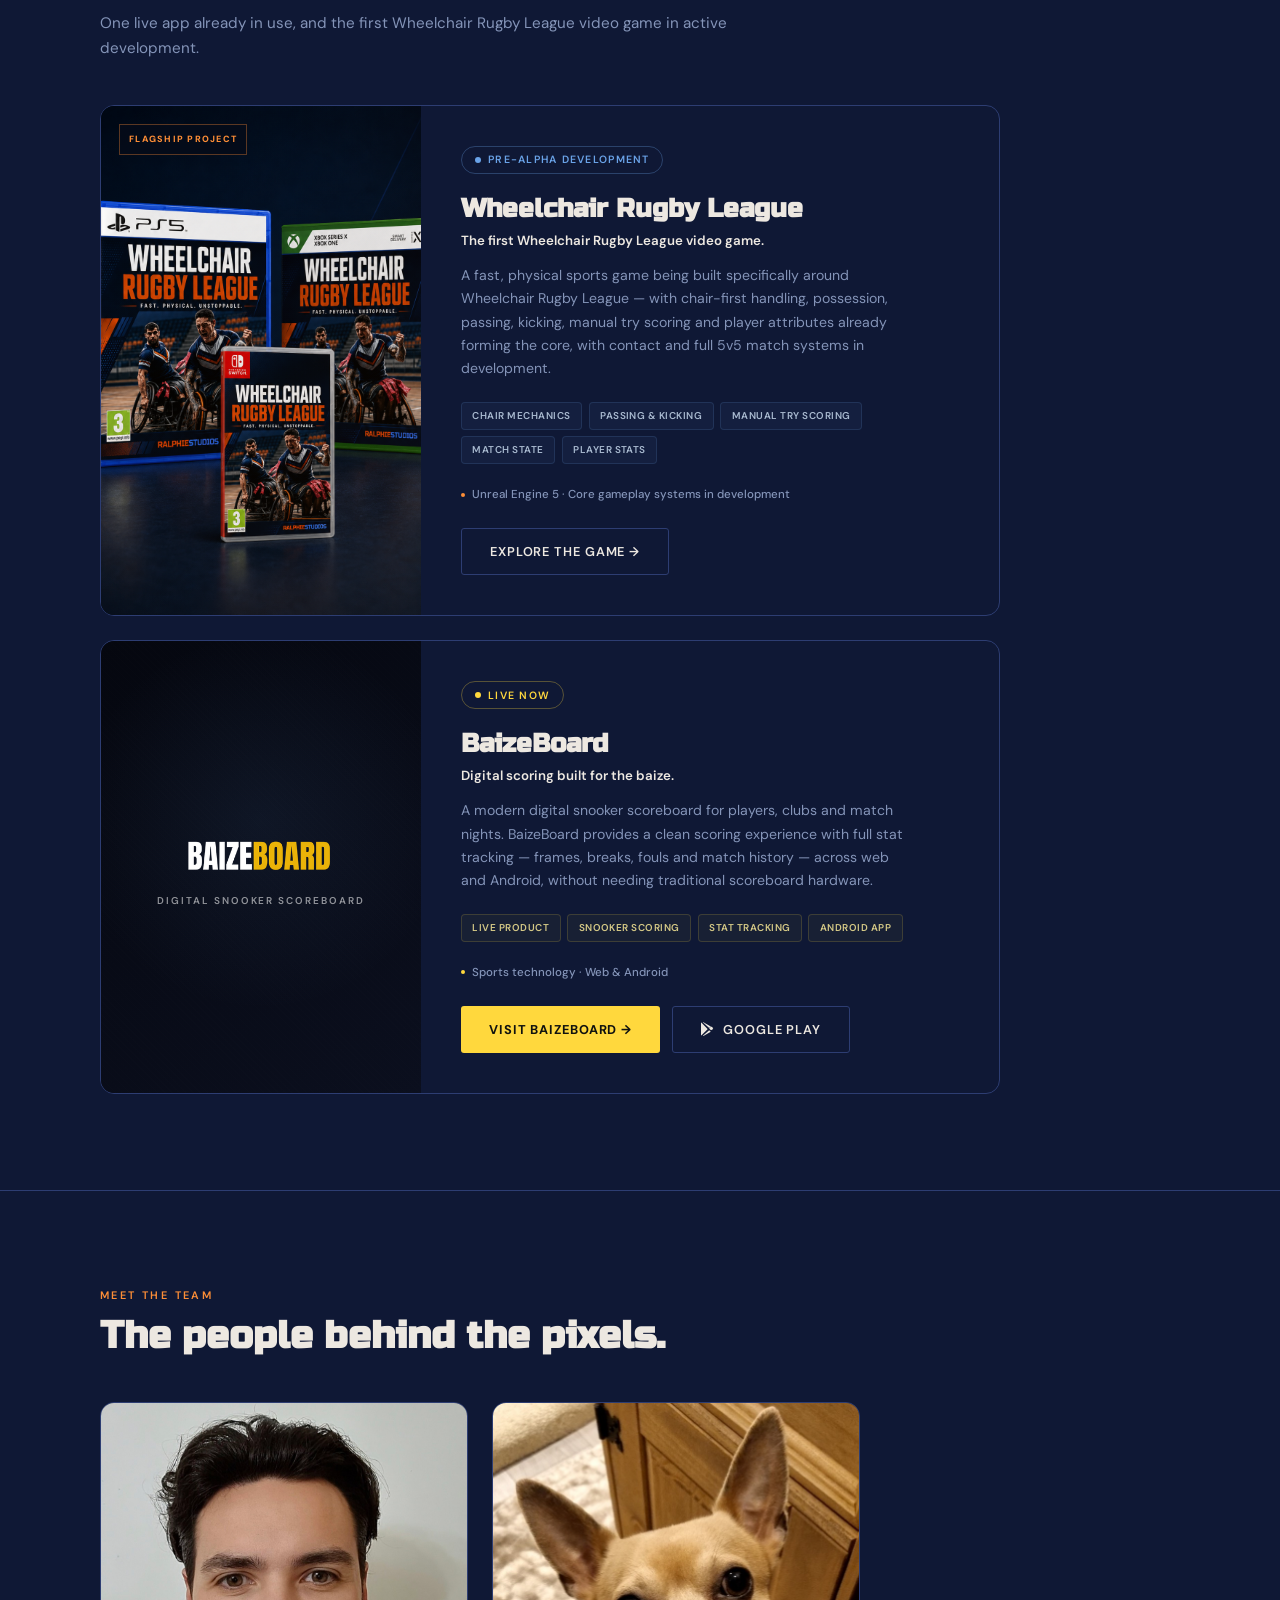
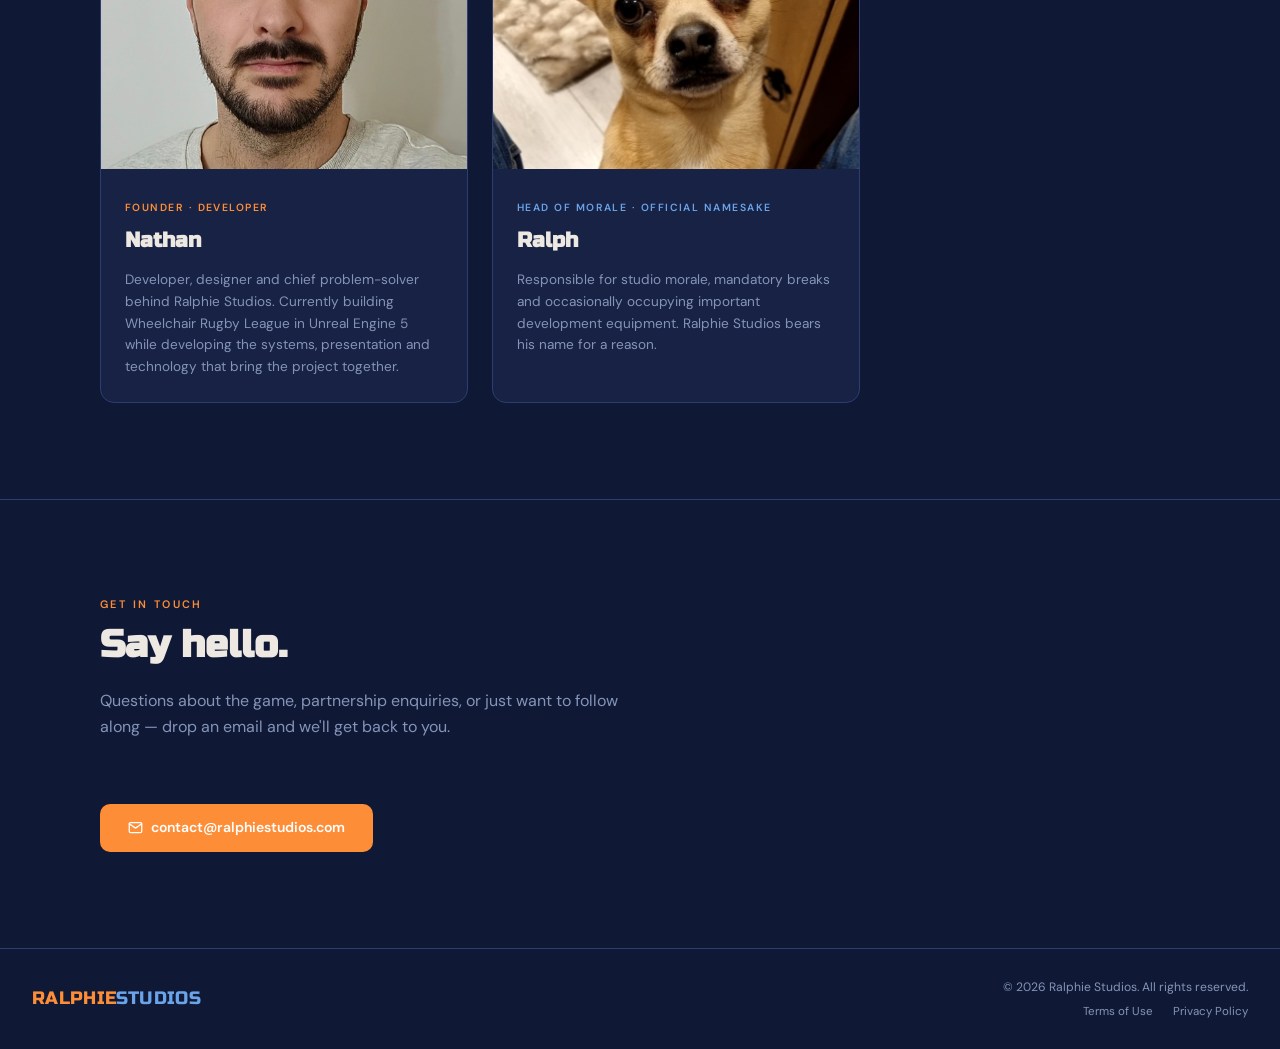
==== commit 6fea6474: "Add files via upload" ====
--- a/index.html
+++ b/index.html
@@ -15,6 +15,9 @@
   <meta property="og:description" content="One developer. Big ideas. Games, tools and sports experiences built with heart.">
   <meta property="og:url" content="https://ralphiestudios.com/">
   <meta property="og:type" content="website">
+  <meta property="og:image" content="https://ralphiestudios.com/images/logo.png">
+  <meta name="theme-color" content="#0f1835">
+  <link rel="canonical" href="https://ralphiestudios.com/">
 
   <link rel="icon" type="image/png" sizes="32x32" href="images/favicon.png">
   <link rel="apple-touch-icon" sizes="180x180" href="images/favicon.png">
@@ -132,7 +135,7 @@
           <div class="sb-divider"></div>
 
           <div class="sb-stack">
-            UE5 &middot; C++ &middot; Blueprints &middot; Web Dev &middot; GitHub &middot; Cloudflare
+            UE5 &middot; Blueprints &middot; Web Dev &middot; GitHub &middot; Cloudflare
           </div>
 
         </div>
@@ -147,8 +150,8 @@
   <section id="projects" class="games-bg">
     <div class="wrap">
 
-      <p class="eyebrow">Our Builds</p>
-      <h2 class="sh">What We've Made</h2>
+      <p class="eyebrow">Projects</p>
+      <h2 class="sh">What We're Building</h2>
 
       <p class="projects-intro">
         One live app already in use, and the first Wheelchair Rugby League video
@@ -159,6 +162,7 @@
 
         <!-- WRL -->
         <article class="game-card featured-project">
+          <div class="project-flagship">Flagship Project</div>
 
           <div class="game-vis wrl-project-vis">
             <img
@@ -183,15 +187,16 @@
 
             <p class="game-desc">
               A fast, physical sports game being built specifically around
-              Wheelchair Rugby League — with chair-first handling, passing,
-              kicking, tries, player attributes, body positioning, contact
-              mechanics and an authentic match-day presentation.
+              Wheelchair Rugby League — with chair-first handling, possession,
+              passing, kicking, manual try scoring and player attributes already
+              forming the core, with contact and full 5v5 match systems in development.
             </p>
 
             <div class="project-progress">
-              <span>Chair handling</span>
+              <span>Chair mechanics</span>
               <span>Passing &amp; kicking</span>
-              <span>Try scoring</span>
+              <span>Manual try scoring</span>
+              <span>Match state</span>
               <span>Player stats</span>
             </div>
 
--- a/style.css
+++ b/style.css
@@ -681,7 +681,7 @@
 .game-vis {
   position: relative;
 
-  min-height: 300px;
+  min-height: 360px;
 
   display: flex;
   align-items: center;
@@ -706,7 +706,7 @@
   height: 100%;
 
   object-fit: cover;
-  object-position: center top;
+  object-position: center;
 }
 
 .wrl-project-vis::after {
@@ -2428,304 +2428,6 @@
 
 
 /* ─────────────────────────────────────────────────────────
-   WRL PLAYTEST
-   ───────────────────────────────────────────────────────── */
-
-.pt-bg {
-  background:
-    linear-gradient(
-      180deg,
-      #040e20 0%,
-      #071530 100%
-    );
-}
-
-.pt-panel {
-  margin-top: 50px;
-
-  display: grid;
-
-  grid-template-columns: 1.05fr .95fr;
-
-  align-items: stretch;
-
-  overflow: hidden;
-
-  padding: 1px;
-
-  background:
-    linear-gradient(
-      115deg,
-      rgba(106,163,232,.9),
-      rgba(255,255,255,.1) 48%,
-      rgba(253,142,55,.9)
-    );
-
-  clip-path:
-    polygon(
-      0 0,
-      97% 0,
-      100% 10%,
-      100% 100%,
-      3% 100%,
-      0 90%
-    );
-
-  box-shadow:
-    0 24px 90px rgba(0,0,0,.38);
-}
-
-.pt-copy {
-  position: relative;
-
-  min-height: 420px;
-
-  padding: 52px;
-
-  display: flex;
-  flex-direction: column;
-  justify-content: center;
-
-  overflow: hidden;
-
-  background:
-    linear-gradient(
-      135deg,
-      rgba(10,36,70,.98),
-      rgba(5,16,34,.98)
-    );
-}
-
-.pt-copy::after {
-  content: "TEST BUILD";
-
-  position: absolute;
-
-  left: 30px;
-  bottom: -18px;
-
-  color: rgba(255,255,255,.032);
-
-  font-family: 'Russo One', sans-serif;
-  font-size: 108px;
-
-  line-height: .8;
-
-  white-space: nowrap;
-
-  pointer-events: none;
-}
-
-.pt-copy h3 {
-  margin: 12px 0 16px;
-
-  font-family: 'Russo One', sans-serif;
-
-  font-size: clamp(44px,5.5vw,76px);
-
-  line-height: .86;
-
-  letter-spacing: -.03em;
-  text-transform: uppercase;
-}
-
-.pt-copy h3 span {
-  color: var(--orange);
-}
-
-.pt-copy p {
-  max-width: 660px;
-
-  margin: 0;
-
-  color: #c5d4e5;
-
-  font-size: 15px;
-
-  line-height: 1.7;
-}
-
-.test-tags {
-  display: flex;
-  flex-wrap: wrap;
-
-  gap: 7px;
-
-  margin-top: 24px;
-}
-
-.test-tags span {
-  padding: 8px 11px;
-
-  background: rgba(255,255,255,.035);
-
-  color: #d0dde8;
-
-  border: 1px solid rgba(255,255,255,.12);
-
-  font-size: 10px;
-  font-weight: 700;
-
-  letter-spacing: .12em;
-  text-transform: uppercase;
-}
-
-.build-card {
-  margin: 26px 26px 26px 0;
-
-  padding: 30px;
-
-  display: flex;
-  flex-direction: column;
-  justify-content: space-between;
-
-  background: #06122a;
-
-  border: 1px solid rgba(255,255,255,.1);
-}
-
-.build-topline {
-  display: flex;
-  align-items: center;
-  justify-content: space-between;
-
-  gap: 14px;
-
-  color: #8eaac6;
-
-  font-size: 10px;
-  font-weight: 700;
-
-  letter-spacing: .13em;
-  text-transform: uppercase;
-}
-
-.build-chip {
-  padding: 6px 9px;
-
-  background: rgba(106,163,232,.12);
-
-  color: var(--blue);
-
-  border: 1px solid rgba(106,163,232,.32);
-
-  font-size: 10px;
-}
-
-.build-card h4 {
-  margin: 40px 0 9px;
-
-  font-family: 'Russo One', sans-serif;
-
-  font-size: 34px;
-
-  line-height: .94;
-
-  text-transform: uppercase;
-}
-
-.build-desc {
-  margin: 0 0 22px;
-
-  color: var(--muted);
-
-  font-size: 13px;
-
-  line-height: 1.65;
-}
-
-.build-meta {
-  margin: 0 0 22px;
-
-  border: 1px solid var(--border);
-}
-
-.build-meta div {
-  display: flex;
-  justify-content: space-between;
-
-  gap: 16px;
-
-  padding: 11px 13px;
-
-  border-bottom: 1px solid var(--border);
-
-  font-size: 12px;
-}
-
-.build-meta div:last-child {
-  border-bottom: 0;
-}
-
-.build-meta span {
-  color: var(--muted);
-}
-
-.build-meta strong {
-  color: white;
-
-  font-weight: 700;
-
-  text-align: right;
-}
-
-.btn-dl {
-  width: 100%;
-
-  min-height: 48px;
-
-  display: inline-flex;
-  align-items: center;
-  justify-content: center;
-
-  background: var(--blue);
-
-  color: white;
-
-  border: 1px solid var(--blue);
-  border-radius: 3px;
-
-  font-size: 13px;
-  font-weight: 700;
-
-  letter-spacing: .06em;
-  text-transform: uppercase;
-
-  box-shadow:
-    0 12px 36px rgba(106,163,232,.18);
-
-  transition:
-    transform .15s,
-    box-shadow .15s;
-}
-
-.btn-dl:hover {
-  transform: translateY(-2px);
-
-  box-shadow:
-    0 14px 44px rgba(106,163,232,.3);
-}
-
-.btn-dl[aria-disabled="true"] {
-  opacity: .45;
-
-  cursor: default;
-
-  pointer-events: none;
-}
-
-.dl-note {
-  margin: 10px 0 0;
-
-  color: #6e88a2;
-
-  font-size: 11px;
-
-  line-height: 1.55;
-}
-
-
-/* ─────────────────────────────────────────────────────────
    WRL CONNECTIONS
    ───────────────────────────────────────────────────────── */
 
@@ -2803,187 +2505,6 @@
 
 
 /* ─────────────────────────────────────────────────────────
-   WRL ALPHA
-   ───────────────────────────────────────────────────────── */
-
-.alpha-panel {
-  position: relative;
-
-  overflow: hidden;
-
-  display: grid;
-
-  grid-template-columns: 1.15fr .85fr;
-
-  align-items: center;
-
-  gap: 50px;
-
-  padding: 62px;
-
-  background:
-    linear-gradient(
-      125deg,
-      #0a2d6e 0%,
-      var(--blue) 45%,
-      var(--orange) 100%
-    );
-
-  color: #fff;
-
-  clip-path:
-    polygon(
-      0 0,
-      96% 0,
-      100% 18%,
-      100% 100%,
-      4% 100%,
-      0 82%
-    );
-}
-
-.alpha-panel::before {
-  content: "WRL";
-
-  position: absolute;
-
-  right: -24px;
-  bottom: -44px;
-
-  color: rgba(255,255,255,.06);
-
-  font-family: 'Russo One', sans-serif;
-  font-size: 220px;
-
-  line-height: .7;
-
-  pointer-events: none;
-}
-
-.alpha-panel h2 {
-  position: relative;
-
-  margin: 0;
-
-  font-family: 'Russo One', sans-serif;
-
-  font-size: clamp(48px,5.8vw,84px);
-
-  line-height: .84;
-
-  letter-spacing: -.035em;
-  text-transform: uppercase;
-}
-
-.alpha-panel > div > p {
-  position: relative;
-
-  max-width: 620px;
-
-  margin-top: 14px;
-
-  font-size: 15px;
-
-  line-height: 1.65;
-}
-
-.signup-form {
-  position: relative;
-
-  padding: 22px;
-
-  display: grid;
-
-  gap: 10px;
-
-  background: rgba(4,12,26,.72);
-}
-
-.signup-form label {
-  color: #c0cede;
-
-  font-size: 11px;
-  font-weight: 700;
-
-  letter-spacing: .14em;
-  text-transform: uppercase;
-}
-
-.signup-form input {
-  width: 100%;
-
-  min-height: 50px;
-
-  padding: 0 15px;
-
-  background: rgba(255,255,255,.07);
-
-  color: white;
-
-  border: 1px solid rgba(255,255,255,.17);
-
-  outline: none;
-
-  font-size: 15px;
-}
-
-.signup-form input:focus {
-  border-color: var(--orange);
-
-  box-shadow:
-    0 0 0 3px rgba(253,142,55,.12);
-}
-
-.signup-form .btn-sub {
-  width: 100%;
-
-  min-height: 50px;
-
-  background: var(--orange);
-
-  color: #fff;
-
-  border: 1px solid var(--orange);
-  border-radius: 3px;
-
-  cursor: pointer;
-
-  font-size: 13px;
-  font-weight: 700;
-
-  letter-spacing: .06em;
-  text-transform: uppercase;
-
-  transition:
-    transform .15s,
-    opacity .15s;
-}
-
-.signup-form .btn-sub:hover {
-  transform: translateY(-2px);
-  opacity: .88;
-}
-
-.form-note {
-  margin: 0;
-
-  color: #8ca0b8;
-
-  font-size: 11px;
-}
-
-.form-msg {
-  min-height: 18px;
-
-  margin: 0;
-
-  color: white;
-
-  font-size: 12px;
-}
-
-
-/* ─────────────────────────────────────────────────────────
    REVEALS
    ───────────────────────────────────────────────────────── */
 
@@ -3117,20 +2638,6 @@
 
   .partner-cell:nth-child(-n+3) {
     border-bottom: 1px solid var(--border);
-  }
-
-  .pt-panel {
-    grid-template-columns: 1fr;
-
-    clip-path: none;
-  }
-
-  .build-card {
-    margin: 0 26px 26px;
-  }
-
-  .alpha-panel {
-    grid-template-columns: 1fr;
   }
 
 }
@@ -3250,6 +2757,34 @@
     grid-template-columns: 1fr;
 
     max-width: 360px;
+
+    margin-left: auto;
+    margin-right: auto;
+  }
+
+  .studio-sidebar {
+    display: grid;
+    grid-template-columns: 1fr 1fr;
+    gap: 0.75rem;
+  }
+
+  .sb-item {
+    flex-direction: column;
+    align-items: flex-start;
+    background: var(--surf);
+    border: 1px solid var(--border);
+    border-radius: var(--r);
+    padding: 0.9rem 1rem;
+    gap: 0.5rem;
+  }
+
+  .sb-divider {
+    grid-column: 1 / -1;
+    margin: 0.2rem 0;
+  }
+
+  .sb-stack {
+    grid-column: 1 / -1;
   }
 
   section {
@@ -3350,22 +2885,6 @@
 
   .rm-item:last-child {
     border-bottom: 0;
-  }
-
-  .pt-copy {
-    min-height: 340px;
-
-    padding: 36px 24px;
-  }
-
-  .pt-copy::after {
-    font-size: 72px;
-  }
-
-  .build-card {
-    margin: 0 14px 14px;
-
-    padding: 24px;
   }
 
   .partner-grid {
@@ -3388,16 +2907,6 @@
     border-right: 0;
   }
 
-  .alpha-panel {
-    padding: 36px 22px;
-
-    clip-path: none;
-  }
-
-  .alpha-panel h2 {
-    font-size: clamp(34px, 10vw, 48px);
-  }
-
   .wrl-h2 {
     font-size: clamp(26px, 8.5vw, 40px);
     letter-spacing: -.01em;
@@ -3410,10 +2919,6 @@
   .impact-h {
     font-size: clamp(26px, 8.5vw, 36px);
     overflow-wrap: break-word;
-  }
-
-  .pt-copy h3 {
-    font-size: clamp(32px, 10vw, 44px);
   }
 
   .wrl-game-lbl,
@@ -3473,4 +2978,223 @@
     transform: none;
   }
 
-}+}
+
+/* =========================================================
+   WRL GAME SHOWCASE — 2026-09 REFINEMENT
+   ========================================================= */
+
+.showcase-head {
+  display: grid;
+  grid-template-columns: minmax(0,1.1fr) minmax(300px,.9fr);
+  gap: 60px;
+  align-items: end;
+}
+
+.showcase-head .wrl-lead { margin-bottom: 2px; }
+
+.gameplay-showcase {
+  background:
+    radial-gradient(circle at 90% 10%, rgba(106,163,232,.10), transparent 35%),
+    linear-gradient(180deg,#071326 0%,#0d1120 100%);
+}
+
+.gameplay-grid {
+  margin-top: 52px;
+  display: grid;
+  grid-template-columns: repeat(2,minmax(0,1fr));
+  gap: 14px;
+}
+
+.gameplay-card {
+  position: relative;
+  min-height: 315px;
+  padding: 30px;
+  overflow: hidden;
+  border: 1px solid var(--border);
+  background: linear-gradient(145deg,rgba(255,255,255,.055),rgba(255,255,255,.012));
+  transition: transform .2s ease,border-color .2s ease,background .2s ease;
+}
+
+.gameplay-card:hover {
+  transform: translateY(-4px);
+  border-color: rgba(253,142,55,.36);
+  background: linear-gradient(145deg,rgba(255,255,255,.075),rgba(255,255,255,.018));
+}
+
+.gameplay-card-large { grid-row: span 2; min-height: 644px; display:flex; flex-direction:column; justify-content:flex-end; }
+.gameplay-card-wide { min-height: 315px; }
+
+.gameplay-card-large::before {
+  content:"CHAIR";
+  position:absolute;
+  top:45px;
+  right:-18px;
+  font-family:'Russo One',sans-serif;
+  font-size:clamp(86px,11vw,154px);
+  line-height:.8;
+  color:rgba(255,255,255,.025);
+  transform:rotate(-90deg) translateX(-18%);
+  pointer-events:none;
+}
+
+.gameplay-num {
+  position:absolute;
+  right:24px;
+  top:18px;
+  color:rgba(255,255,255,.10);
+  font-family:'Russo One',sans-serif;
+  font-size:52px;
+}
+
+.gameplay-status {
+  display:inline-flex;
+  width:fit-content;
+  align-items:center;
+  gap:7px;
+  font-size:10px;
+  font-weight:800;
+  letter-spacing:.12em;
+  text-transform:uppercase;
+}
+.gameplay-status::before { content:""; width:7px; height:7px; border-radius:50%; background:currentColor; }
+.gameplay-status.working { color:#62e59a; }
+.gameplay-status.next { color:var(--orange); }
+
+.gameplay-card h3 {
+  margin:28px 0 12px;
+  font-family:'Russo One',sans-serif;
+  font-size:clamp(30px,4vw,48px);
+  line-height:.95;
+  text-transform:uppercase;
+}
+
+.gameplay-card p { max-width:62ch; margin:0; color:var(--muted); font-size:14px; line-height:1.7; }
+.gameplay-tags { display:flex; flex-wrap:wrap; gap:7px; margin-top:24px; }
+.gameplay-tags span { padding:7px 9px; border:1px solid rgba(255,255,255,.12); color:#b7c7d9; font-size:9px; font-weight:700; letter-spacing:.1em; text-transform:uppercase; }
+
+.build-strip {
+  margin-top:18px;
+  display:grid;
+  grid-template-columns:repeat(3,minmax(0,1fr));
+  border:1px solid var(--border);
+  background:rgba(4,12,26,.45);
+}
+.build-strip > div { position:relative; min-height:120px; padding:22px; }
+.build-strip > div + div { border-left:1px solid var(--border); }
+.build-strip .current::before { content:""; position:absolute; left:0; top:0; bottom:0; width:3px; background:var(--orange); }
+.build-strip span { display:block; margin-bottom:8px; color:var(--muted); font-size:9px; font-weight:800; letter-spacing:.14em; text-transform:uppercase; }
+.build-strip strong { display:block; font-family:'Russo One',sans-serif; font-size:15px; line-height:1.45; font-weight:400; text-transform:uppercase; }
+
+.player-system {
+  background: radial-gradient(circle at 15% 20%,rgba(253,142,55,.08),transparent 35%);
+}
+.player-system-grid { display:grid; grid-template-columns:minmax(0,1.05fr) minmax(340px,.95fr); gap:70px; align-items:center; }
+.attribute-cloud { display:flex; flex-wrap:wrap; gap:8px; margin-top:30px; }
+.attribute-cloud span { padding:9px 12px; background:rgba(255,255,255,.025); border:1px solid var(--border); color:#aebdd0; font-size:10px; font-weight:700; letter-spacing:.09em; text-transform:uppercase; }
+.attribute-example { position:relative; padding:42px; border:1px solid var(--border); background:linear-gradient(145deg,rgba(10,45,110,.55),rgba(7,15,31,.92)); overflow:hidden; }
+.attribute-example::after { content:"AGILITY"; position:absolute; right:-14px; bottom:-10px; color:rgba(255,255,255,.035); font-family:'Russo One',sans-serif; font-size:75px; pointer-events:none; }
+.attribute-kicker { color:var(--orange); font-size:10px; font-weight:800; letter-spacing:.16em; text-transform:uppercase; }
+.attribute-value { display:block; margin:20px 0 5px; color:white; font-family:'Russo One',sans-serif; font-size:clamp(62px,8vw,100px); line-height:.9; }
+.attribute-example h3 { margin:14px 0 12px; font-family:'Russo One',sans-serif; font-size:28px; text-transform:uppercase; }
+.attribute-example p { margin:0; color:#b8c7d8; font-size:14px; line-height:1.7; }
+.attribute-chain { position:relative; z-index:1; margin-top:30px; display:flex; flex-wrap:wrap; align-items:center; gap:8px; color:#d6e1ed; font-size:10px; font-weight:800; text-transform:uppercase; letter-spacing:.08em; }
+.attribute-chain span { padding:7px 9px; border:1px solid rgba(255,255,255,.13); }
+.attribute-chain b { color:var(--orange); }
+
+.future-section { background:linear-gradient(180deg,#0d1120 0%,#08152a 100%); }
+.future-grid { margin-top:52px; display:grid; grid-template-columns:repeat(3,minmax(0,1fr)); border:1px solid var(--border); }
+.future-card { position:relative; min-height:500px; padding:32px; border-right:1px solid var(--border); background:rgba(255,255,255,.012); }
+.future-card:last-child { border-right:0; }
+.future-card::before { content:""; position:absolute; left:32px; top:0; width:64px; height:4px; background:var(--border); }
+.future-card.active::before { background:var(--orange); box-shadow:0 0 18px rgba(253,142,55,.35); }
+.future-card > span { color:var(--muted); font-size:9px; font-weight:800; letter-spacing:.15em; text-transform:uppercase; }
+.future-card h3 { margin:55px 0 14px; font-family:'Russo One',sans-serif; font-size:30px; line-height:1.04; text-transform:uppercase; }
+.future-card p { margin:0; color:var(--muted); font-size:13px; line-height:1.7; }
+.future-card ul { margin:26px 0 0; padding:0; list-style:none; display:grid; gap:9px; }
+.future-card li { position:relative; padding-left:16px; color:#bbc7d6; font-size:12px; line-height:1.55; }
+.future-card li::before { content:""; position:absolute; left:0; top:.58em; width:5px; height:5px; background:var(--blue); transform:rotate(45deg); }
+
+.dev-card-link { color:inherit; text-decoration:none; display:flex; flex-direction:column; height:100%; }
+.dev-card-link p { margin:0; color:var(--muted); font-size:13px; line-height:1.7; }
+.dev-index { display:block; margin-bottom:14px; font-family:'Russo One',sans-serif; font-size:10px; letter-spacing:.13em; opacity:.56; }
+.dev-state { display:inline-flex; align-items:center; gap:7px; font-size:9px; font-weight:800; letter-spacing:.1em; text-transform:uppercase; }
+.dev-state::before { content:""; width:7px; height:7px; border-radius:50%; background:currentColor; box-shadow:0 0 0 4px rgba(255,255,255,.05); }
+.dev-state.working { color:#62e59a; }
+.dev-state.next { color:#ff9b4a; }
+.dev-card-link .dev-read { display:flex; align-items:center; justify-content:space-between; gap:10px; }
+.dev-card-link .dev-read::after { content:"→"; font-size:15px; transition:transform .2s ease; }
+.dev-card:hover .dev-read::after { transform:translateX(4px); }
+.devlog-all-link { flex:0 0 auto; padding:11px 14px; border:1px solid var(--border); color:var(--blue); font-size:10px; font-weight:800; letter-spacing:.11em; text-transform:uppercase; }
+.devlog-all-link:hover { border-color:var(--blue); color:white; }
+
+.closing-section { background:#07101f; }
+.wrl-closing { position:relative; overflow:hidden; padding:60px; display:grid; grid-template-columns:minmax(0,1.2fr) auto; gap:50px; align-items:end; background:linear-gradient(125deg,#0a2d6e 0%,#153f7c 52%,#542818 130%); border:1px solid rgba(255,255,255,.12); clip-path:polygon(0 0,96% 0,100% 18%,100% 100%,4% 100%,0 82%); }
+.wrl-closing::after { content:"WRL"; position:absolute; right:-15px; bottom:-40px; color:rgba(255,255,255,.035); font-family:'Russo One',sans-serif; font-size:210px; line-height:.8; pointer-events:none; }
+.wrl-closing h2 { position:relative; z-index:1; margin:14px 0 0; font-family:'Russo One',sans-serif; font-size:clamp(44px,5.6vw,78px); line-height:.88; text-transform:uppercase; }
+.wrl-closing h2 span { color:var(--orange); }
+.wrl-closing p { position:relative; z-index:1; max-width:700px; margin:18px 0 0; color:#cbd7e5; font-size:14px; line-height:1.7; }
+.closing-actions { position:relative; z-index:2; display:flex; flex-direction:column; gap:10px; min-width:230px; }
+
+.project-flagship { position:absolute; z-index:4; left:18px; top:18px; padding:7px 9px; background:rgba(5,12,25,.80); color:var(--orange); border:1px solid rgba(253,142,55,.35); font-size:9px; font-weight:800; letter-spacing:.14em; text-transform:uppercase; backdrop-filter:blur(8px); }
+.featured-project { position:relative; }
+
+/* Devlog archive */
+.devlog-page { background:#07101f; }
+.devlog-hero { padding:180px 2rem 100px; min-height:72vh; display:flex; align-items:flex-end; background:radial-gradient(circle at 75% 25%,rgba(106,163,232,.16),transparent 33%),radial-gradient(circle at 15% 75%,rgba(253,142,55,.09),transparent 30%),linear-gradient(145deg,#07101f,#0d1831); border-bottom:1px solid var(--border); }
+.devlog-hero h1 { margin:18px 0 0; font-family:'Russo One',sans-serif; font-size:clamp(56px,8.2vw,116px); line-height:.82; letter-spacing:-.04em; text-transform:uppercase; }
+.devlog-hero h1 span { color:var(--orange); }
+.devlog-hero p { max-width:760px; margin:28px 0 0; color:#b7c5d6; font-size:17px; line-height:1.75; }
+.devlog-hero-meta { margin-top:34px; display:flex; flex-wrap:wrap; gap:8px; }
+.devlog-hero-meta span { padding:8px 10px; border:1px solid var(--border); color:#91a7c0; font-size:9px; font-weight:800; letter-spacing:.12em; text-transform:uppercase; }
+.devlog-archive { background:#07101f; }
+.dev-article-full { scroll-margin-top:86px; padding:105px 0; border-bottom:1px solid var(--border); }
+.dev-article-full.alternate { background:linear-gradient(180deg,#0b1528,#081223); }
+.dev-article-heading { display:grid; grid-template-columns:minmax(0,1fr) auto; gap:28px; align-items:start; }
+.dev-article-heading h2 { margin:14px 0 0; font-family:'Russo One',sans-serif; font-size:clamp(42px,6vw,78px); line-height:.9; text-transform:uppercase; }
+.dev-article-heading h2 em { color:var(--orange); font-style:normal; }
+.dev-article-grid { margin-top:48px; display:grid; grid-template-columns:repeat(5,minmax(0,1fr)); border:1px solid var(--border); }
+.dev-article-grid article { min-height:310px; padding:24px; background:rgba(255,255,255,.018); }
+.dev-article-grid article + article { border-left:1px solid var(--border); }
+.dev-article-grid h3 { margin:0 0 16px; color:var(--orange); font-family:'Russo One',sans-serif; font-size:15px; line-height:1.15; text-transform:uppercase; }
+.dev-article-grid p { margin:0; color:#aebdd0; font-size:13px; line-height:1.72; }
+.dev-article-grid strong { color:white; }
+.devlog-coming { background:linear-gradient(180deg,#081223,#0d1120); }
+.dev-queue { margin-top:48px; display:grid; grid-template-columns:repeat(3,minmax(0,1fr)); gap:14px; }
+.dev-queue article { min-height:240px; padding:26px; border:1px solid var(--border); background:rgba(255,255,255,.018); }
+.dev-queue article > span { color:var(--blue); font-size:9px; font-weight:800; letter-spacing:.13em; text-transform:uppercase; }
+.dev-queue h3 { margin:28px 0 10px; font-family:'Russo One',sans-serif; font-size:24px; line-height:1.05; text-transform:uppercase; }
+.dev-queue p { margin:0; color:var(--muted); font-size:13px; line-height:1.65; }
+.devlog-back-cta { margin-top:36px; }
+
+@media (max-width: 980px) {
+  .showcase-head,.player-system-grid { grid-template-columns:1fr; gap:30px; }
+  .gameplay-card-large { grid-row:auto; min-height:360px; }
+  .build-strip { grid-template-columns:1fr; }
+  .build-strip > div + div { border-left:0; border-top:1px solid var(--border); }
+  .future-grid { grid-template-columns:1fr; }
+  .future-card { min-height:auto; border-right:0; border-bottom:1px solid var(--border); }
+  .future-card:last-child { border-bottom:0; }
+  .wrl-closing { grid-template-columns:1fr; align-items:start; }
+  .closing-actions { min-width:0; width:fit-content; }
+  .dev-article-grid { grid-template-columns:1fr; }
+  .dev-article-grid article { min-height:auto; }
+  .dev-article-grid article + article { border-left:0; border-top:1px solid var(--border); }
+  .dev-queue { grid-template-columns:repeat(2,minmax(0,1fr)); }
+}
+
+@media (max-width: 700px) {
+  .gameplay-grid { grid-template-columns:1fr; }
+  .gameplay-card,.gameplay-card-wide,.gameplay-card-large { min-height:auto; padding:24px; }
+  .gameplay-card-large { padding-top:100px; }
+  .attribute-example { padding:28px; }
+  .future-card { padding:26px; }
+  .wrl-closing { padding:38px 26px; clip-path:none; }
+  .devlog-all-link { align-self:flex-start; }
+  .devlog-hero { min-height:auto; padding:150px 1.25rem 75px; }
+  .dev-article-full { padding:75px 0; }
+  .dev-article-heading { grid-template-columns:1fr; }
+  .dev-article-heading .dev-state { justify-self:start; }
+  .dev-queue { grid-template-columns:1fr; }
+  .project-flagship { left:12px; top:12px; }
+}
